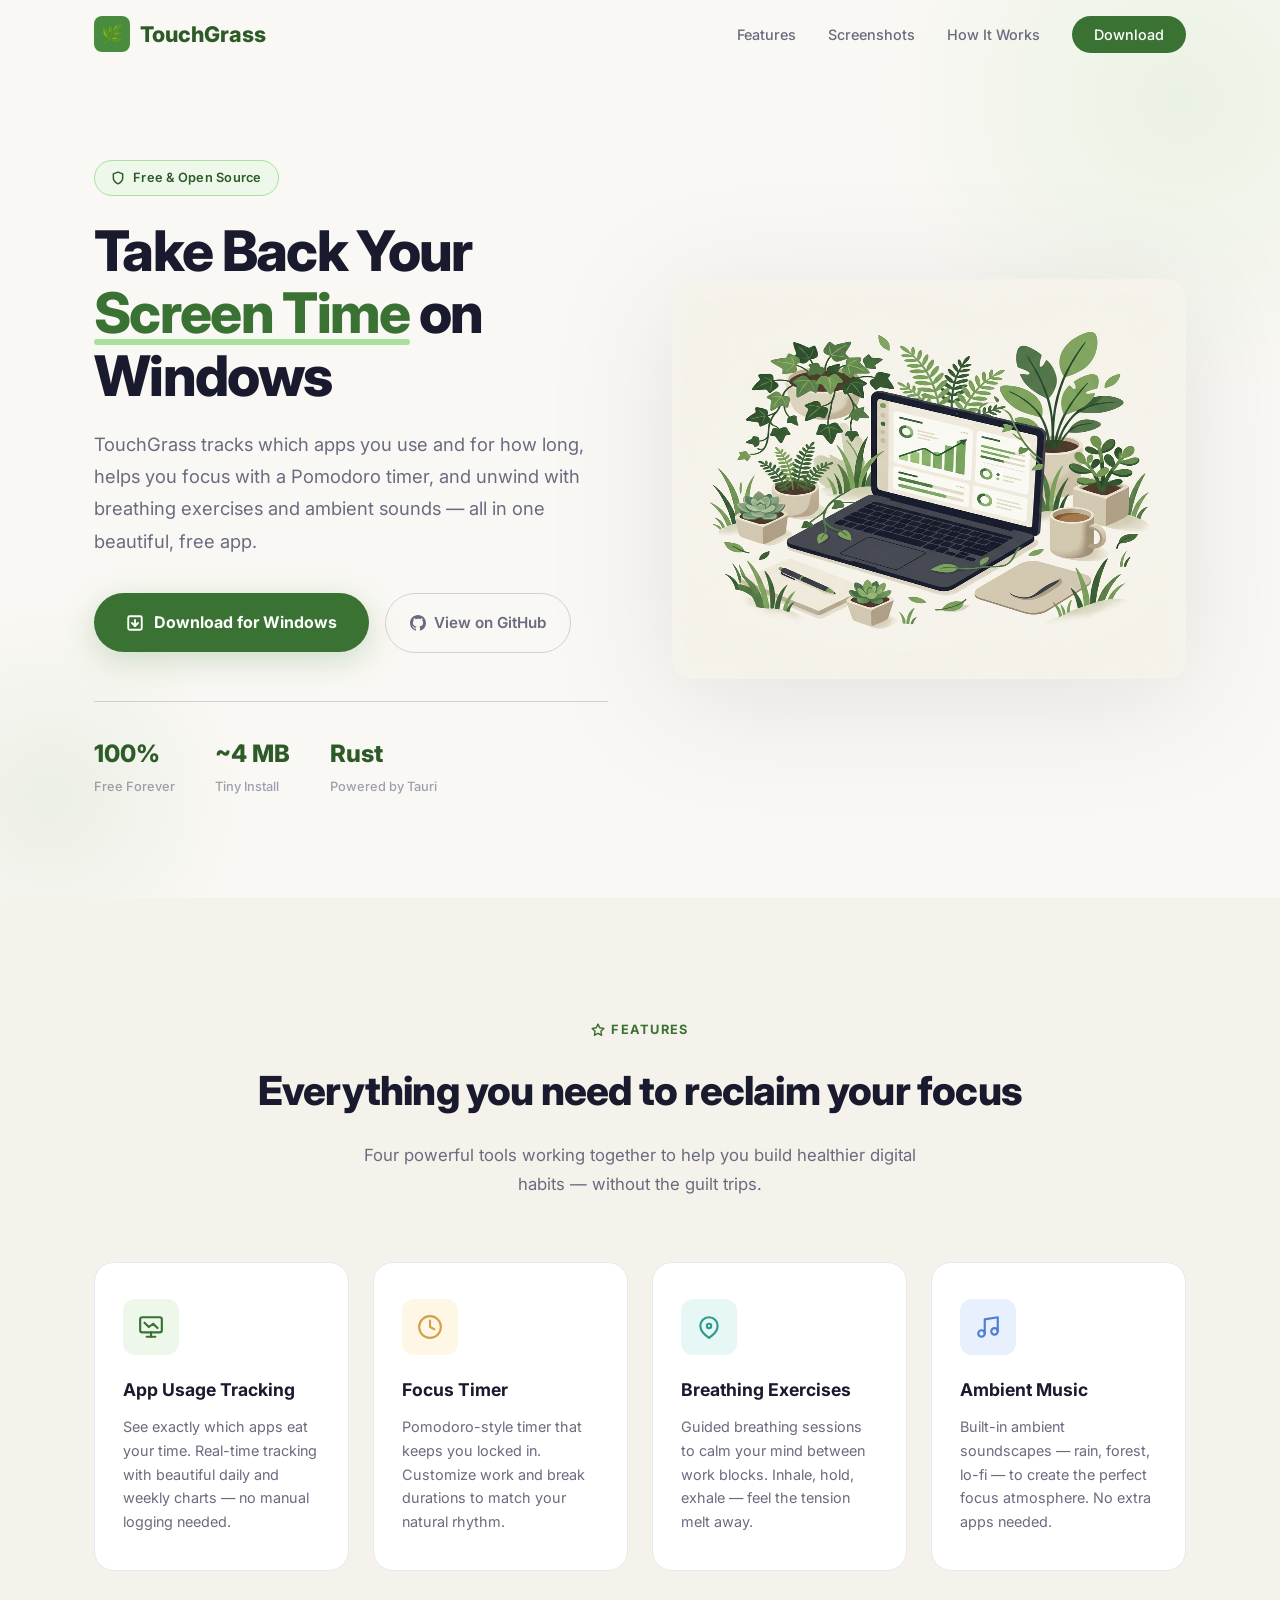
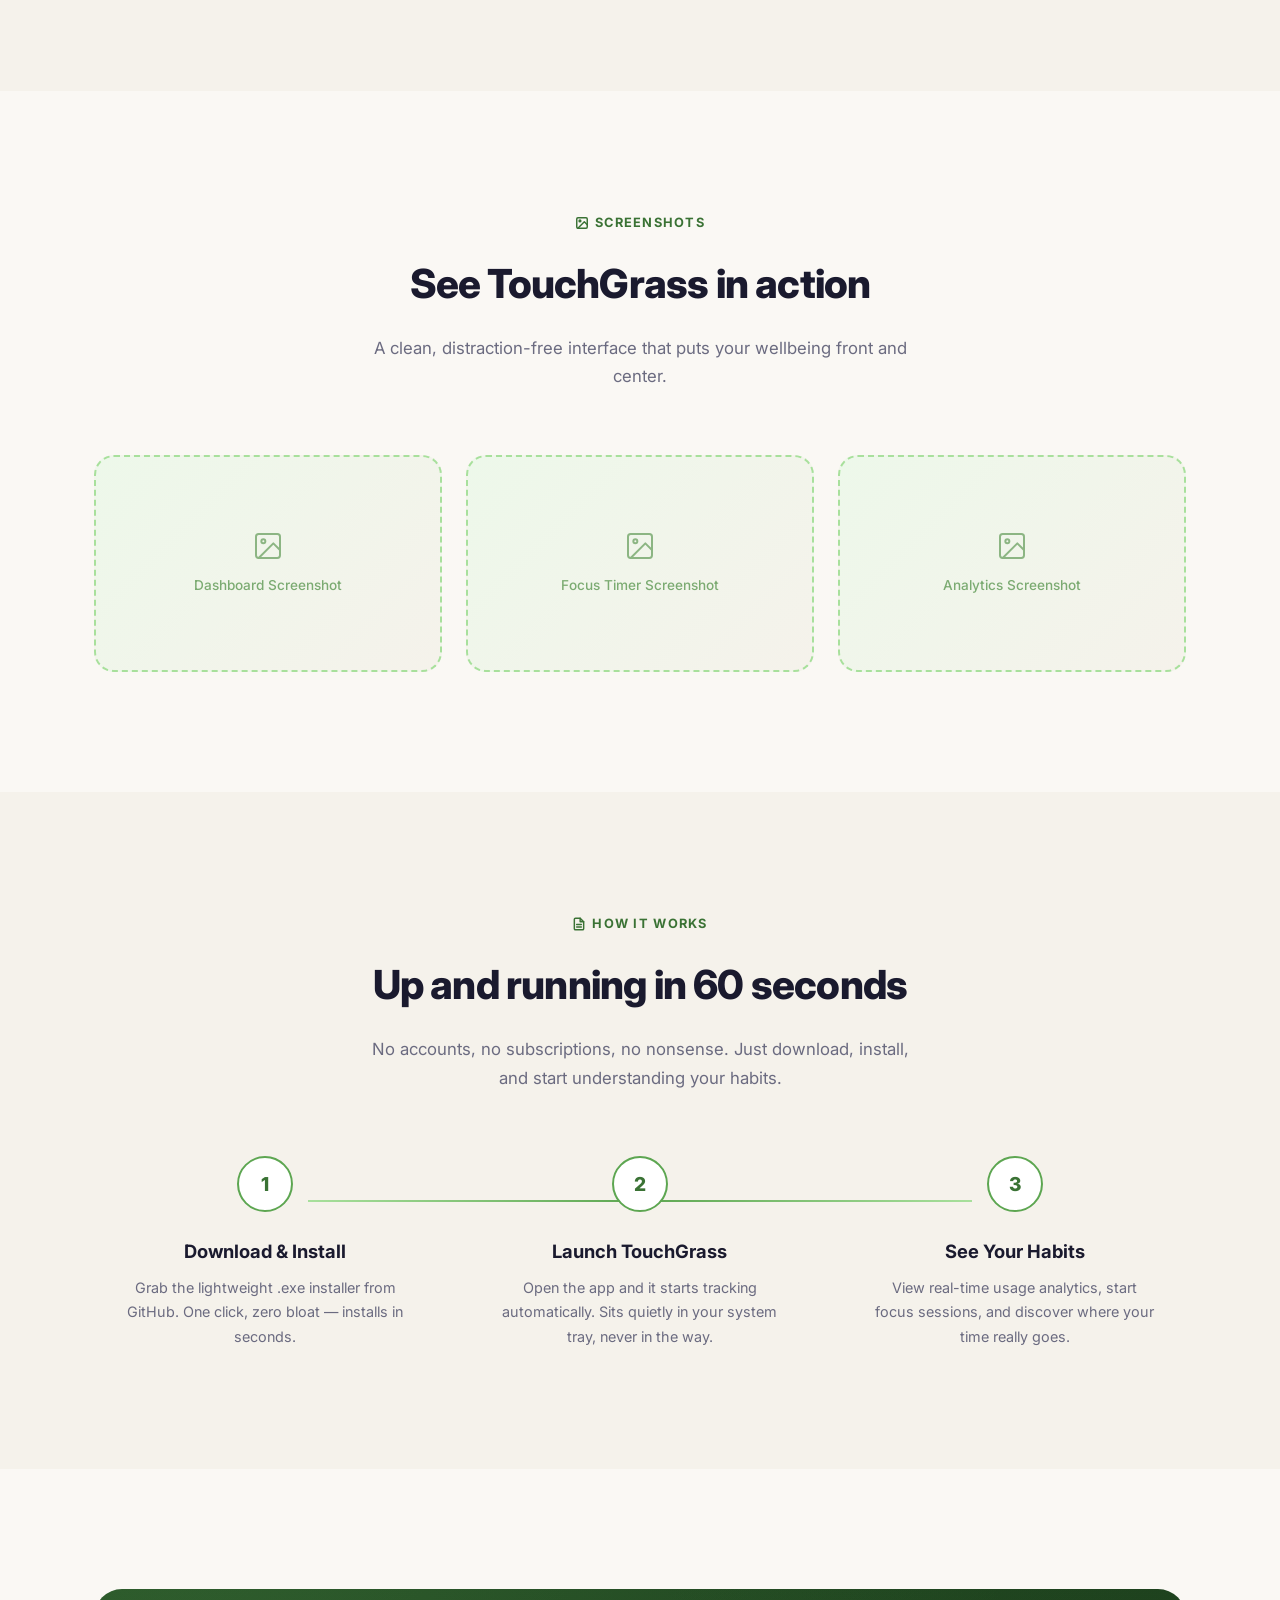
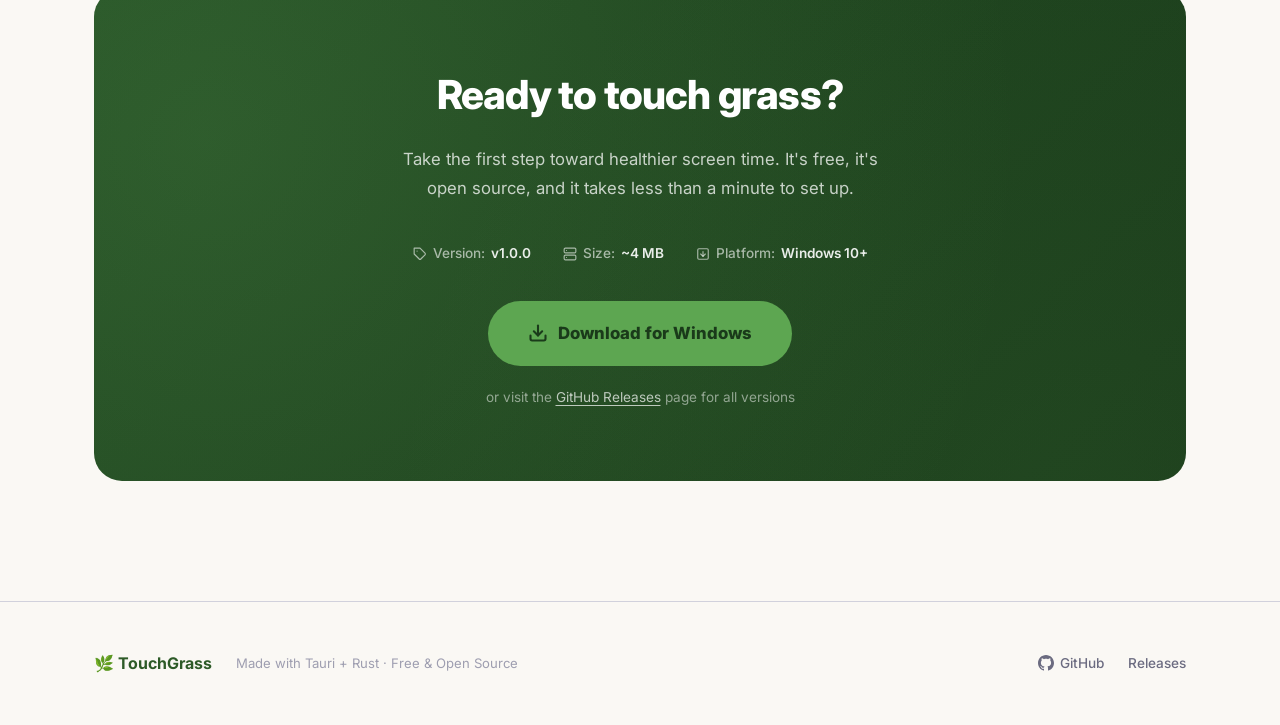
==== index.html @ 547cccbc "A Working Web is completed" ====
<!DOCTYPE html>
<html lang="en">
<head>
  <!-- ===== Core Meta ===== -->
  <meta charset="UTF-8">
  <meta name="viewport" content="width=device-width, initial-scale=1.0">
  <title>TouchGrass — Free Screen Time & Focus App for Windows</title>
  <meta name="description" content="TouchGrass is a free, open-source Windows app that tracks your app usage, blocks distractions, and helps you focus with a built-in Pomodoro timer and breathing exercises.">
  <meta name="keywords" content="screen time tracker, Windows focus app, Pomodoro timer, digital wellbeing, app usage tracker, breathing exercises, free open source">
  <meta name="author" content="TouchGrass">
  <meta name="theme-color" content="#3a7234">

  <!-- ===== Canonical & Language ===== -->
  <link rel="canonical" href="https://touchgrass.app/">
  <link rel="alternate" hreflang="en" href="https://touchgrass.app/">
  <link rel="alternate" hreflang="x-default" href="https://touchgrass.app/">

  <!-- ===== Preconnect (Google Fonts) ===== -->
  <link rel="preconnect" href="https://fonts.googleapis.com">
  <link rel="preconnect" href="https://fonts.gstatic.com" crossorigin>

  <!-- ===== Favicon & Touch Icons ===== -->
  <link rel="icon" href="data:image/svg+xml,<svg xmlns='http://www.w3.org/2000/svg' viewBox='0 0 100 100'><text y='.9em' font-size='90'>🌿</text></svg>">
  <link rel="apple-touch-icon" href="assets/apple-touch-icon.png">

  <!-- ===== Open Graph ===== -->
  <meta property="og:type" content="website">
  <meta property="og:locale" content="en_US">
  <meta property="og:title" content="TouchGrass — Free Screen Time & Focus App for Windows">
  <meta property="og:description" content="TouchGrass is a free, open-source Windows app that tracks your app usage, blocks distractions, and helps you focus with a built-in Pomodoro timer and breathing exercises.">
  <meta property="og:image" content="https://touchgrass.app/assets/og-image.png">
  <meta property="og:image:width" content="1200">
  <meta property="og:image:height" content="630">
  <meta property="og:image:alt" content="TouchGrass — Free Screen Time & Focus App for Windows">
  <meta property="og:url" content="https://touchgrass.app/">
  <meta property="og:site_name" content="TouchGrass">

  <!-- ===== Twitter Card ===== -->
  <meta name="twitter:card" content="summary_large_image">
  <meta name="twitter:title" content="TouchGrass — Free Screen Time & Focus App for Windows">
  <meta name="twitter:description" content="TouchGrass is a free, open-source Windows app that tracks your app usage, blocks distractions, and helps you focus with a built-in Pomodoro timer and breathing exercises.">
  <meta name="twitter:image" content="https://touchgrass.app/assets/og-image.png">
  <meta name="twitter:image:alt" content="TouchGrass — Free Screen Time & Focus App for Windows">
  <!-- <meta name="twitter:site" content="@YourTwitterHandle"> -->
  <!-- <meta name="twitter:creator" content="@YourTwitterHandle"> -->

  <!-- ===== JSON-LD Structured Data ===== -->
  <script type="application/ld+json">
  {
    "@context": "https://schema.org",
    "@type": "SoftwareApplication",
    "name": "TouchGrass",
    "operatingSystem": "Windows",
    "applicationCategory": "ProductivityApplication",
    "offers": {
      "@type": "Offer",
      "price": "0",
      "priceCurrency": "USD"
    },
    "description": "Free open-source Windows app for screen time tracking, focus timers, and digital wellbeing",
    "url": "https://github.com/Pranayy1/TouchGrass"
  }
  </script>

  <!-- ===== Font Preload (hero font) ===== -->
  <link rel="preload" as="style" href="https://fonts.googleapis.com/css2?family=Inter:wght@400;500;600;700;800&family=JetBrains+Mono:wght@500&display=swap">
  <link href="https://fonts.googleapis.com/css2?family=Inter:wght@400;500;600;700;800&family=JetBrains+Mono:wght@500&display=swap" rel="stylesheet" media="print" onload="this.media='all'">
  <noscript><link href="https://fonts.googleapis.com/css2?family=Inter:wght@400;500;600;700;800&family=JetBrains+Mono:wght@500&display=swap" rel="stylesheet"></noscript>

  <!-- ===== Non-render-blocking main CSS ===== -->
  <link rel="preload" href="styles/main.css" as="style" onload="this.onload=null;this.rel='stylesheet'">
  <noscript><link rel="stylesheet" href="styles/main.css"></noscript>

  <!-- ===== Critical CSS (inlined & minified) ===== -->
  <style>*,*::before,*::after{margin:0;padding:0;box-sizing:border-box}:root{--green-900:#1a3a1a;--green-800:#234d23;--green-700:#2d5a27;--green-600:#3a7234;--green-500:#4a8c3f;--green-400:#5da651;--green-300:#7bc96f;--green-200:#a8e09c;--green-100:#d4f0ce;--green-50:#edf8ea;--charcoal:#1a1a2e;--dark:#232336;--gray-800:#3a3a4e;--gray-600:#6b6b80;--gray-400:#9e9eb0;--gray-200:#d1d1dc;--gray-100:#e8e8ef;--off-white:#f5f2eb;--cream:#faf8f4;--white:#fff;--amber:#d4a04a;--amber-light:#f0d48a;--bg-primary:var(--cream);--bg-section-alt:var(--off-white);--text-primary:var(--charcoal);--text-secondary:var(--gray-600);--text-muted:var(--gray-400);--border-color:var(--gray-200);--font-sans:'Inter',-apple-system,BlinkMacSystemFont,'Segoe UI',sans-serif;--font-mono:'JetBrains Mono','Cascadia Code',monospace;--section-padding:120px 0;--container-max:1140px;--container-padding:0 24px;--radius-sm:8px;--radius-md:12px;--radius-lg:20px;--radius-xl:28px;--radius-full:9999px;--shadow-sm:0 1px 3px rgba(26,26,46,.06);--shadow-md:0 4px 16px rgba(26,26,46,.08);--shadow-lg:0 8px 32px rgba(26,26,46,.10);--shadow-xl:0 16px 48px rgba(26,26,46,.12);--shadow-green:0 8px 32px rgba(74,140,63,.25);--ease-out:cubic-bezier(.16,1,.3,1);--transition-fast:.2s var(--ease-out);--transition-base:.35s var(--ease-out);--transition-slow:.6s var(--ease-out)}html{scroll-behavior:smooth;-webkit-font-smoothing:antialiased;-moz-osx-font-smoothing:grayscale;font-size:16px}body{font-family:var(--font-sans);color:var(--text-primary);background:var(--bg-primary);line-height:1.7;overflow-x:hidden}img{max-width:100%;display:block}a{text-decoration:none;color:inherit}button{border:none;cursor:pointer;font-family:inherit}.container{max-width:var(--container-max);margin:0 auto;padding:var(--container-padding)}.reveal{opacity:0;transform:translateY(32px);transition:opacity .7s var(--ease-out),transform .7s var(--ease-out)}.reveal.visible{opacity:1;transform:translateY(0)}.reveal-delay-1{transition-delay:.1s}.reveal-delay-2{transition-delay:.2s}.reveal-delay-3{transition-delay:.3s}.reveal-delay-4{transition-delay:.4s}body.loading{opacity:0}body.loaded{opacity:1;transition:opacity .6s ease}.site-header{position:fixed;top:0;left:0;right:0;z-index:100;padding:16px 0;transition:background var(--transition-base),box-shadow var(--transition-base),padding var(--transition-base)}.site-header.scrolled{background:rgba(250,248,244,.92);backdrop-filter:blur(16px);-webkit-backdrop-filter:blur(16px);box-shadow:var(--shadow-sm);padding:10px 0}.nav-inner{display:flex;align-items:center;justify-content:space-between}.logo{display:flex;align-items:center;gap:10px;font-weight:800;font-size:1.35rem;color:var(--green-700)}.logo-icon{width:36px;height:36px;background:var(--green-500);border-radius:var(--radius-sm);display:flex;align-items:center;justify-content:center;color:#fff;font-size:1.1rem}.nav-links{display:flex;align-items:center;gap:32px;list-style:none}.nav-links a{font-size:.9rem;font-weight:500;color:var(--text-secondary);transition:color var(--transition-fast);position:relative}.nav-cta{background:var(--green-600);color:#fff!important;padding:10px 22px;border-radius:var(--radius-full);font-weight:600;font-size:.875rem}.nav-toggle{display:none;flex-direction:column;gap:5px;background:none;padding:4px}.nav-toggle span{width:24px;height:2px;background:var(--charcoal);border-radius:2px}.hero{padding:160px 0 100px;position:relative;overflow:hidden}.hero-inner{display:grid;grid-template-columns:1fr 1fr;gap:64px;align-items:center}.hero-badge{display:inline-flex;align-items:center;gap:8px;background:var(--green-50);border:1px solid var(--green-200);color:var(--green-700);padding:6px 16px;border-radius:var(--radius-full);font-size:.8rem;font-weight:600;margin-bottom:24px;letter-spacing:.02em}.hero h1{font-size:clamp(2.4rem,5vw,3.5rem);font-weight:800;line-height:1.12;color:var(--charcoal);margin-bottom:20px;letter-spacing:-.03em}.hero h1 .accent{color:var(--green-600);position:relative}.hero-subtitle{font-size:1.15rem;color:var(--text-secondary);line-height:1.75;margin-bottom:36px;max-width:520px}.hero-actions{display:flex;align-items:center;gap:16px;flex-wrap:wrap}.btn-primary{display:inline-flex;align-items:center;gap:10px;background:var(--green-600);color:#fff;padding:16px 32px;border-radius:var(--radius-full);font-weight:700;font-size:1rem;transition:background var(--transition-fast),transform var(--transition-fast),box-shadow var(--transition-fast);box-shadow:var(--shadow-green)}.btn-secondary{display:inline-flex;align-items:center;gap:8px;background:transparent;color:var(--text-secondary);padding:16px 24px;border-radius:var(--radius-full);font-weight:600;font-size:.95rem;border:1.5px solid var(--border-color)}.hero-image{display:flex;justify-content:center;position:relative}.hero-image img{width:100%;max-width:520px;border-radius:var(--radius-lg);filter:drop-shadow(0 20px 60px rgba(26,26,46,.10))}.hero-stats{display:flex;gap:40px;margin-top:48px;padding-top:32px;border-top:1px solid var(--border-color)}.hero-stat-value{font-size:1.5rem;font-weight:800;color:var(--green-700)}.hero-stat-label{font-size:.8rem;color:var(--text-muted);margin-top:2px;font-weight:500}@media(max-width:768px){.nav-links{display:none}.nav-toggle{display:flex}.hero{padding:120px 0 80px}.hero-inner{grid-template-columns:1fr;gap:48px;text-align:center}.hero-subtitle{margin-left:auto;margin-right:auto}.hero-actions{justify-content:center}.hero-stats{justify-content:center}.hero-image{order:-1}}@media(max-width:480px){.hero h1{font-size:2rem}.hero-actions{flex-direction:column;width:100%}.btn-primary,.btn-secondary{width:100%;justify-content:center}}</style>
</head>
<body class="loading">

  <!-- ===== HEADER ===== -->
  <header class="site-header" id="site-header">
    <div class="container">
      <nav class="nav-inner" aria-label="Main navigation">
        <a href="#" class="logo" aria-label="TouchGrass Home">
          <span class="logo-icon">🌿</span>
          TouchGrass
        </a>

        <ul class="nav-links" id="nav-links">
          <li><a href="#features">Features</a></li>
          <li><a href="#screenshots">Screenshots</a></li>
          <li><a href="#how-it-works">How It Works</a></li>
          <li><a href="#download" class="nav-cta">Download</a></li>
        </ul>

        <button class="nav-toggle" id="nav-toggle" aria-label="Toggle navigation" aria-expanded="false">
          <span></span><span></span><span></span>
        </button>
      </nav>
    </div>
  </header>

  <main>
    <!-- ===== HERO ===== -->
    <section class="hero" id="hero">
      <div class="container">
        <div class="hero-inner">
          <div class="hero-content">
            <div class="hero-badge reveal">
              <svg width="14" height="14" viewBox="0 0 24 24" fill="none" stroke="currentColor" stroke-width="2.5" stroke-linecap="round" stroke-linejoin="round"><path d="M12 22s8-4 8-10V5l-8-3-8 3v7c0 6 8 10 8 10z"/></svg>
              Free & Open Source
            </div>

            <h1 class="reveal reveal-delay-1">
              Take Back Your <span class="accent">Screen Time</span> on Windows
            </h1>

            <p class="hero-subtitle reveal reveal-delay-2">
              TouchGrass tracks which apps you use and for how long, helps you focus with a Pomodoro timer, and unwind with breathing exercises and ambient sounds — all in one beautiful, free app.
            </p>

            <div class="hero-actions reveal reveal-delay-3">
              <a href="https://github.com/Pranayy1/TouchGrass/releases/latest" class="btn-primary" id="hero-download-btn" aria-label="Download TouchGrass for Windows">
                <svg width="18" height="18" viewBox="0 0 24 24" fill="none" stroke="currentColor" stroke-width="2.5" stroke-linecap="round" stroke-linejoin="round"><rect x="3" y="3" width="18" height="18" rx="2"/><polyline points="8 12 12 16 16 12"/><line x1="12" y1="8" x2="12" y2="16"/></svg>
                Download for Windows
              </a>
              <a href="https://github.com/Pranayy1/TouchGrass" class="btn-secondary" id="hero-github-btn" target="_blank" rel="noopener noreferrer">
                <svg width="16" height="16" viewBox="0 0 24 24" fill="currentColor"><path d="M12 0c-6.626 0-12 5.373-12 12 0 5.302 3.438 9.8 8.207 11.387.599.111.793-.261.793-.577v-2.234c-3.338.726-4.033-1.416-4.033-1.416-.546-1.387-1.333-1.756-1.333-1.756-1.089-.745.083-.729.083-.729 1.205.084 1.839 1.237 1.839 1.237 1.07 1.834 2.807 1.304 3.492.997.107-.775.418-1.305.762-1.604-2.665-.305-5.467-1.334-5.467-5.931 0-1.311.469-2.381 1.236-3.221-.124-.303-.535-1.524.117-3.176 0 0 1.008-.322 3.301 1.23.957-.266 1.983-.399 3.003-.404 1.02.005 2.047.138 3.006.404 2.291-1.552 3.297-1.23 3.297-1.23.653 1.653.242 2.874.118 3.176.77.84 1.235 1.911 1.235 3.221 0 4.609-2.807 5.624-5.479 5.921.43.372.823 1.102.823 2.222v3.293c0 .319.192.694.801.576 4.765-1.589 8.199-6.086 8.199-11.386 0-6.627-5.373-12-12-12z"/></svg>
                View on GitHub
              </a>
            </div>

            <div class="hero-stats reveal reveal-delay-4">
              <div>
                <div class="hero-stat-value">100%</div>
                <div class="hero-stat-label">Free Forever</div>
              </div>
              <div>
                <div class="hero-stat-value">~4 MB</div>
                <div class="hero-stat-label">Tiny Install</div>
              </div>
              <div>
                <div class="hero-stat-value">Rust</div>
                <div class="hero-stat-label">Powered by Tauri</div>
              </div>
            </div>
          </div>

          <div class="hero-image reveal reveal-delay-2">
            <img src="assets/hero-illustration.png" alt="TouchGrass app dashboard showing usage analytics with nature-inspired design" width="520" height="400" loading="eager">
          </div>
        </div>
      </div>
    </section>

    <!-- ===== FEATURES ===== -->
    <section class="features" id="features">
      <div class="container">
        <div class="section-header reveal">
          <div class="section-label">
            <svg width="14" height="14" viewBox="0 0 24 24" fill="none" stroke="currentColor" stroke-width="2.5" stroke-linecap="round" stroke-linejoin="round"><polygon points="12 2 15.09 8.26 22 9.27 17 14.14 18.18 21.02 12 17.77 5.82 21.02 7 14.14 2 9.27 8.91 8.26 12 2"/></svg>
            Features
          </div>
          <h2 class="section-title">Everything you need to reclaim your focus</h2>
          <p class="section-desc">Four powerful tools working together to help you build healthier digital habits — without the guilt trips.</p>
        </div>

        <div class="features-grid">
          <article class="feature-card reveal">
            <div class="feature-icon green">
              <svg width="26" height="26" viewBox="0 0 24 24" fill="none" stroke="currentColor" stroke-width="2" stroke-linecap="round" stroke-linejoin="round"><rect x="2" y="3" width="20" height="14" rx="2"/><line x1="8" y1="21" x2="16" y2="21"/><line x1="12" y1="17" x2="12" y2="21"/><polyline points="6 8 10 12 14 9 18 13"/></svg>
            </div>
            <h3>App Usage Tracking</h3>
            <p>See exactly which apps eat your time. Real-time tracking with beautiful daily and weekly charts — no manual logging needed.</p>
          </article>

          <article class="feature-card reveal reveal-delay-1">
            <div class="feature-icon amber">
              <svg width="26" height="26" viewBox="0 0 24 24" fill="none" stroke="currentColor" stroke-width="2" stroke-linecap="round" stroke-linejoin="round"><circle cx="12" cy="12" r="10"/><polyline points="12 6 12 12 16 14"/></svg>
            </div>
            <h3>Focus Timer</h3>
            <p>Pomodoro-style timer that keeps you locked in. Customize work and break durations to match your natural rhythm.</p>
          </article>

          <article class="feature-card reveal reveal-delay-2">
            <div class="feature-icon teal">
              <svg width="26" height="26" viewBox="0 0 24 24" fill="none" stroke="currentColor" stroke-width="2" stroke-linecap="round" stroke-linejoin="round"><path d="M12 22c-4-3-8-6-8-11a8 8 0 0 1 16 0c0 5-4 8-8 11z"/><circle cx="12" cy="11" r="2"/></svg>
            </div>
            <h3>Breathing Exercises</h3>
            <p>Guided breathing sessions to calm your mind between work blocks. Inhale, hold, exhale — feel the tension melt away.</p>
          </article>

          <article class="feature-card reveal reveal-delay-3">
            <div class="feature-icon blue">
              <svg width="26" height="26" viewBox="0 0 24 24" fill="none" stroke="currentColor" stroke-width="2" stroke-linecap="round" stroke-linejoin="round"><path d="M9 18V5l12-2v13"/><circle cx="6" cy="18" r="3"/><circle cx="18" cy="16" r="3"/></svg>
            </div>
            <h3>Ambient Music</h3>
            <p>Built-in ambient soundscapes — rain, forest, lo-fi — to create the perfect focus atmosphere. No extra apps needed.</p>
          </article>
        </div>
      </div>
    </section>

    <!-- ===== SCREENSHOTS ===== -->
    <section class="screenshots" id="screenshots">
      <div class="container">
        <div class="section-header reveal">
          <div class="section-label">
            <svg width="14" height="14" viewBox="0 0 24 24" fill="none" stroke="currentColor" stroke-width="2.5" stroke-linecap="round" stroke-linejoin="round"><rect x="3" y="3" width="18" height="18" rx="2"/><circle cx="8.5" cy="8.5" r="1.5"/><polyline points="21 15 16 10 5 21"/></svg>
            Screenshots
          </div>
          <h2 class="section-title">See TouchGrass in action</h2>
          <p class="section-desc">A clean, distraction-free interface that puts your wellbeing front and center.</p>
        </div>

        <div class="screenshots-grid">
          <div class="screenshot-slot reveal" id="screenshot-1">
            <svg width="32" height="32" viewBox="0 0 24 24" fill="none" stroke="currentColor" stroke-width="1.5" stroke-linecap="round" stroke-linejoin="round"><rect x="3" y="3" width="18" height="18" rx="2"/><circle cx="8.5" cy="8.5" r="1.5"/><polyline points="21 15 16 10 5 21"/></svg>
            <span>Dashboard Screenshot</span>
          </div>
          <div class="screenshot-slot reveal reveal-delay-1" id="screenshot-2">
            <svg width="32" height="32" viewBox="0 0 24 24" fill="none" stroke="currentColor" stroke-width="1.5" stroke-linecap="round" stroke-linejoin="round"><rect x="3" y="3" width="18" height="18" rx="2"/><circle cx="8.5" cy="8.5" r="1.5"/><polyline points="21 15 16 10 5 21"/></svg>
            <span>Focus Timer Screenshot</span>
          </div>
          <div class="screenshot-slot reveal reveal-delay-2" id="screenshot-3">
            <svg width="32" height="32" viewBox="0 0 24 24" fill="none" stroke="currentColor" stroke-width="1.5" stroke-linecap="round" stroke-linejoin="round"><rect x="3" y="3" width="18" height="18" rx="2"/><circle cx="8.5" cy="8.5" r="1.5"/><polyline points="21 15 16 10 5 21"/></svg>
            <span>Analytics Screenshot</span>
          </div>
        </div>
      </div>
    </section>

    <!-- ===== HOW IT WORKS ===== -->
    <section class="how-it-works" id="how-it-works">
      <div class="container">
        <div class="section-header reveal">
          <div class="section-label">
            <svg width="14" height="14" viewBox="0 0 24 24" fill="none" stroke="currentColor" stroke-width="2.5" stroke-linecap="round" stroke-linejoin="round"><path d="M14 2H6a2 2 0 0 0-2 2v16a2 2 0 0 0 2 2h12a2 2 0 0 0 2-2V8z"/><polyline points="14 2 14 8 20 8"/><line x1="16" y1="13" x2="8" y2="13"/><line x1="16" y1="17" x2="8" y2="17"/></svg>
            How It Works
          </div>
          <h2 class="section-title">Up and running in 60 seconds</h2>
          <p class="section-desc">No accounts, no subscriptions, no nonsense. Just download, install, and start understanding your habits.</p>
        </div>

        <div class="steps-grid">
          <div class="step-card reveal">
            <div class="step-number">1</div>
            <h3>Download & Install</h3>
            <p>Grab the lightweight .exe installer from GitHub. One click, zero bloat — installs in seconds.</p>
          </div>

          <div class="step-card reveal reveal-delay-1">
            <div class="step-number">2</div>
            <h3>Launch TouchGrass</h3>
            <p>Open the app and it starts tracking automatically. Sits quietly in your system tray, never in the way.</p>
          </div>

          <div class="step-card reveal reveal-delay-2">
            <div class="step-number">3</div>
            <h3>See Your Habits</h3>
            <p>View real-time usage analytics, start focus sessions, and discover where your time really goes.</p>
          </div>
        </div>
      </div>
    </section>

    <!-- ===== DOWNLOAD ===== -->
    <section class="download" id="download">
      <div class="container">
        <div class="download-card reveal">
          <h2>Ready to touch grass?</h2>
          <p>Take the first step toward healthier screen time. It's free, it's open source, and it takes less than a minute to set up.</p>

          <div class="download-meta">
            <div class="download-meta-item">
              <svg width="14" height="14" viewBox="0 0 24 24" fill="none" stroke="currentColor" stroke-width="2" stroke-linecap="round" stroke-linejoin="round"><path d="M20.59 13.41l-7.17 7.17a2 2 0 0 1-2.83 0L2 12V2h10l8.59 8.59a2 2 0 0 1 0 2.82z"/><line x1="7" y1="7" x2="7.01" y2="7"/></svg>
              Version: <span>v1.0.0</span>
            </div>
            <div class="download-meta-item">
              <svg width="14" height="14" viewBox="0 0 24 24" fill="none" stroke="currentColor" stroke-width="2" stroke-linecap="round" stroke-linejoin="round"><rect x="2" y="2" width="20" height="8" rx="2"/><rect x="2" y="14" width="20" height="8" rx="2"/><line x1="6" y1="6" x2="6.01" y2="6"/><line x1="6" y1="18" x2="6.01" y2="18"/></svg>
              Size: <span>~4 MB</span>
            </div>
            <div class="download-meta-item">
              <svg width="14" height="14" viewBox="0 0 24 24" fill="none" stroke="currentColor" stroke-width="2" stroke-linecap="round" stroke-linejoin="round"><rect x="3" y="3" width="18" height="18" rx="2"/><polyline points="8 12 12 16 16 12"/><line x1="12" y1="8" x2="12" y2="16"/></svg>
              Platform: <span>Windows 10+</span>
            </div>
          </div>

          <a href="https://github.com/Pranayy1/TouchGrass/releases/latest" class="btn-download" id="download-btn" aria-label="Download TouchGrass for Windows">
            <svg width="20" height="20" viewBox="0 0 24 24" fill="none" stroke="currentColor" stroke-width="2.5" stroke-linecap="round" stroke-linejoin="round"><path d="M21 15v4a2 2 0 0 1-2 2H5a2 2 0 0 1-2-2v-4"/><polyline points="7 10 12 15 17 10"/><line x1="12" y1="15" x2="12" y2="3"/></svg>
            Download for Windows
          </a>

          <div class="download-sublink">
            or visit the <a href="https://github.com/Pranayy1/TouchGrass/releases" target="_blank" rel="noopener noreferrer">GitHub Releases</a> page for all versions
          </div>
        </div>
      </div>
    </section>
  </main>

  <!-- ===== FOOTER ===== -->
  <footer class="site-footer">
    <div class="container">
      <div class="footer-inner">
        <div class="footer-left">
          <div class="footer-brand">🌿 TouchGrass</div>
          <span class="footer-text">Made with Tauri + Rust · Free & Open Source</span>
        </div>
        <div class="footer-links">
          <a href="https://github.com/Pranayy1/TouchGrass" target="_blank" rel="noopener noreferrer">
            <svg width="16" height="16" viewBox="0 0 24 24" fill="currentColor"><path d="M12 0c-6.626 0-12 5.373-12 12 0 5.302 3.438 9.8 8.207 11.387.599.111.793-.261.793-.577v-2.234c-3.338.726-4.033-1.416-4.033-1.416-.546-1.387-1.333-1.756-1.333-1.756-1.089-.745.083-.729.083-.729 1.205.084 1.839 1.237 1.839 1.237 1.07 1.834 2.807 1.304 3.492.997.107-.775.418-1.305.762-1.604-2.665-.305-5.467-1.334-5.467-5.931 0-1.311.469-2.381 1.236-3.221-.124-.303-.535-1.524.117-3.176 0 0 1.008-.322 3.301 1.23.957-.266 1.983-.399 3.003-.404 1.02.005 2.047.138 3.006.404 2.291-1.552 3.297-1.23 3.297-1.23.653 1.653.242 2.874.118 3.176.77.84 1.235 1.911 1.235 3.221 0 4.609-2.807 5.624-5.479 5.921.43.372.823 1.102.823 2.222v3.293c0 .319.192.694.801.576 4.765-1.589 8.199-6.086 8.199-11.386 0-6.627-5.373-12-12-12z"/></svg>
            GitHub
          </a>
          <a href="https://github.com/Pranayy1/TouchGrass/releases/latest">
            Releases
          </a>
        </div>
      </div>
    </div>
  </footer>

  <script src="scripts/main.js" defer></script>
</body>
</html>
---- styles/main.css ----
/* ========================================
   TouchGrass Landing Page — Design System
   ======================================== */

/* --- Google Fonts loaded via <link> in HTML head with preconnect --- */

/* --- CSS Custom Properties --- */
:root {
  /* Earthy Greens */
  --green-900: #1a3a1a;
  --green-800: #234d23;
  --green-700: #2d5a27;
  --green-600: #3a7234;
  --green-500: #4a8c3f;
  --green-400: #5da651;
  --green-300: #7bc96f;
  --green-200: #a8e09c;
  --green-100: #d4f0ce;
  --green-50:  #edf8ea;

  /* Neutrals */
  --charcoal: #1a1a2e;
  --dark: #232336;
  --gray-800: #3a3a4e;
  --gray-600: #6b6b80;
  --gray-400: #9e9eb0;
  --gray-200: #d1d1dc;
  --gray-100: #e8e8ef;
  --off-white: #f5f2eb;
  --cream: #faf8f4;
  --white: #ffffff;

  /* Accents */
  --amber: #d4a04a;
  --amber-light: #f0d48a;

  /* Functional */
  --bg-primary: var(--cream);
  --bg-section-alt: var(--off-white);
  --text-primary: var(--charcoal);
  --text-secondary: var(--gray-600);
  --text-muted: var(--gray-400);
  --border-color: var(--gray-200);

  /* Typography */
  --font-sans: 'Inter', -apple-system, BlinkMacSystemFont, 'Segoe UI', sans-serif;
  --font-mono: 'JetBrains Mono', 'Cascadia Code', monospace;

  /* Spacing */
  --section-padding: 120px 0;
  --container-max: 1140px;
  --container-padding: 0 24px;

  /* Radius */
  --radius-sm: 8px;
  --radius-md: 12px;
  --radius-lg: 20px;
  --radius-xl: 28px;
  --radius-full: 9999px;

  /* Shadows */
  --shadow-sm: 0 1px 3px rgba(26,26,46,0.06);
  --shadow-md: 0 4px 16px rgba(26,26,46,0.08);
  --shadow-lg: 0 8px 32px rgba(26,26,46,0.10);
  --shadow-xl: 0 16px 48px rgba(26,26,46,0.12);
  --shadow-green: 0 8px 32px rgba(74,140,63,0.25);

  /* Transitions */
  --ease-out: cubic-bezier(0.16, 1, 0.3, 1);
  --transition-fast: 0.2s var(--ease-out);
  --transition-base: 0.35s var(--ease-out);
  --transition-slow: 0.6s var(--ease-out);
}

/* --- Reset & Base --- */
*,*::before,*::after { margin:0; padding:0; box-sizing:border-box; }

html {
  scroll-behavior: smooth;
  -webkit-font-smoothing: antialiased;
  -moz-osx-font-smoothing: grayscale;
  font-size: 16px;
}

body {
  font-family: var(--font-sans);
  color: var(--text-primary);
  background: var(--bg-primary);
  line-height: 1.7;
  overflow-x: hidden;
}

img { max-width:100%; display:block; }
a { text-decoration:none; color:inherit; }
button { border:none; cursor:pointer; font-family:inherit; }

/* --- Utility --- */
.container {
  max-width: var(--container-max);
  margin: 0 auto;
  padding: var(--container-padding);
}

.sr-only {
  position:absolute; width:1px; height:1px;
  padding:0; margin:-1px; overflow:hidden;
  clip:rect(0,0,0,0); border:0;
}

/* --- Reveal Animation --- */
.reveal {
  opacity: 0;
  transform: translateY(32px);
  transition: opacity 0.7s var(--ease-out), transform 0.7s var(--ease-out);
}
.reveal.visible {
  opacity: 1;
  transform: translateY(0);
}
.reveal-delay-1 { transition-delay: 0.1s; }
.reveal-delay-2 { transition-delay: 0.2s; }
.reveal-delay-3 { transition-delay: 0.3s; }
.reveal-delay-4 { transition-delay: 0.4s; }

/* --- Page Load Fade --- */
body.loading { opacity: 0; }
body.loaded {
  opacity: 1;
  transition: opacity 0.6s ease;
}

/* ========================================
   HEADER / NAV
   ======================================== */
.site-header {
  position: fixed;
  top: 0; left: 0; right: 0;
  z-index: 100;
  padding: 16px 0;
  transition: background var(--transition-base), box-shadow var(--transition-base), padding var(--transition-base);
}
.site-header.scrolled {
  background: rgba(250,248,244,0.92);
  backdrop-filter: blur(16px);
  -webkit-backdrop-filter: blur(16px);
  box-shadow: var(--shadow-sm);
  padding: 10px 0;
}

.nav-inner {
  display: flex;
  align-items: center;
  justify-content: space-between;
}

.logo {
  display: flex;
  align-items: center;
  gap: 10px;
  font-weight: 800;
  font-size: 1.35rem;
  color: var(--green-700);
}
.logo-icon {
  width: 36px; height: 36px;
  background: var(--green-500);
  border-radius: var(--radius-sm);
  display: flex;
  align-items: center;
  justify-content: center;
  color: white;
  font-size: 1.1rem;
}

.nav-links {
  display: flex;
  align-items: center;
  gap: 32px;
  list-style: none;
}
.nav-links a {
  font-size: 0.9rem;
  font-weight: 500;
  color: var(--text-secondary);
  transition: color var(--transition-fast);
  position: relative;
}
.nav-links a::after {
  content:'';
  position:absolute;
  bottom:-4px; left:0;
  width:0; height:2px;
  background: var(--green-500);
  transition: width var(--transition-base);
  border-radius: 2px;
}
.nav-links a:hover { color: var(--green-700); }
.nav-links a:hover::after { width:100%; }

.nav-cta {
  background: var(--green-600);
  color: white !important;
  padding: 10px 22px;
  border-radius: var(--radius-full);
  font-weight: 600;
  font-size: 0.875rem;
  transition: background var(--transition-fast), transform var(--transition-fast), box-shadow var(--transition-fast);
}
.nav-cta::after { display:none !important; }
.nav-cta:hover {
  background: var(--green-700);
  transform: translateY(-1px);
  box-shadow: var(--shadow-green);
}

/* Mobile nav toggle */
.nav-toggle {
  display: none;
  flex-direction: column;
  gap: 5px;
  background: none;
  padding: 4px;
}
.nav-toggle span {
  width: 24px; height: 2px;
  background: var(--charcoal);
  border-radius: 2px;
  transition: var(--transition-fast);
}

/* ========================================
   HERO
   ======================================== */
.hero {
  padding: 160px 0 100px;
  position: relative;
  overflow: hidden;
}
.hero::before {
  content: '';
  position: absolute;
  top: -200px; right: -200px;
  width: 600px; height: 600px;
  background: radial-gradient(circle, rgba(123,201,111,0.12) 0%, transparent 70%);
  border-radius: 50%;
  pointer-events: none;
}
.hero::after {
  content: '';
  position: absolute;
  bottom: -100px; left: -150px;
  width: 400px; height: 400px;
  background: radial-gradient(circle, rgba(74,140,63,0.08) 0%, transparent 70%);
  border-radius: 50%;
  pointer-events: none;
}

.hero-inner {
  display: grid;
  grid-template-columns: 1fr 1fr;
  gap: 64px;
  align-items: center;
}

.hero-badge {
  display: inline-flex;
  align-items: center;
  gap: 8px;
  background: var(--green-50);
  border: 1px solid var(--green-200);
  color: var(--green-700);
  padding: 6px 16px;
  border-radius: var(--radius-full);
  font-size: 0.8rem;
  font-weight: 600;
  margin-bottom: 24px;
  letter-spacing: 0.02em;
}
.hero-badge svg { flex-shrink: 0; }

.hero h1 {
  font-size: clamp(2.4rem, 5vw, 3.5rem);
  font-weight: 800;
  line-height: 1.12;
  color: var(--charcoal);
  margin-bottom: 20px;
  letter-spacing: -0.03em;
}
.hero h1 .accent {
  color: var(--green-600);
  position: relative;
}
.hero h1 .accent::after {
  content: '';
  position: absolute;
  bottom: 2px; left: 0; right: 0;
  height: 6px;
  background: var(--green-200);
  border-radius: 3px;
  z-index: -1;
}

.hero-subtitle {
  font-size: 1.15rem;
  color: var(--text-secondary);
  line-height: 1.75;
  margin-bottom: 36px;
  max-width: 520px;
}

.hero-actions {
  display: flex;
  align-items: center;
  gap: 16px;
  flex-wrap: wrap;
}

.btn-primary {
  display: inline-flex;
  align-items: center;
  gap: 10px;
  background: var(--green-600);
  color: white;
  padding: 16px 32px;
  border-radius: var(--radius-full);
  font-weight: 700;
  font-size: 1rem;
  transition: background var(--transition-fast), transform var(--transition-fast), box-shadow var(--transition-fast);
  box-shadow: var(--shadow-green);
}
.btn-primary:hover {
  background: var(--green-700);
  transform: translateY(-2px);
  box-shadow: 0 12px 40px rgba(74,140,63,0.35);
}
.btn-primary svg { flex-shrink:0; }

.btn-secondary {
  display: inline-flex;
  align-items: center;
  gap: 8px;
  background: transparent;
  color: var(--text-secondary);
  padding: 16px 24px;
  border-radius: var(--radius-full);
  font-weight: 600;
  font-size: 0.95rem;
  border: 1.5px solid var(--border-color);
  transition: border-color var(--transition-fast), color var(--transition-fast), background var(--transition-fast);
}
.btn-secondary:hover {
  border-color: var(--green-400);
  color: var(--green-700);
  background: var(--green-50);
}

.hero-image {
  display: flex;
  justify-content: center;
  position: relative;
}
.hero-image img {
  width: 100%;
  max-width: 520px;
  border-radius: var(--radius-lg);
  filter: drop-shadow(0 20px 60px rgba(26,26,46,0.10));
}

.hero-stats {
  display: flex;
  gap: 40px;
  margin-top: 48px;
  padding-top: 32px;
  border-top: 1px solid var(--border-color);
}
.hero-stat-value {
  font-size: 1.5rem;
  font-weight: 800;
  color: var(--green-700);
}
.hero-stat-label {
  font-size: 0.8rem;
  color: var(--text-muted);
  margin-top: 2px;
  font-weight: 500;
}

/* ========================================
   FEATURES
   ======================================== */
.features {
  padding: var(--section-padding);
  background: var(--bg-section-alt);
}

.section-header {
  text-align: center;
  margin-bottom: 64px;
}
.section-label {
  display: inline-flex;
  align-items: center;
  gap: 6px;
  font-size: 0.8rem;
  font-weight: 700;
  text-transform: uppercase;
  letter-spacing: 0.1em;
  color: var(--green-600);
  margin-bottom: 16px;
}
.section-title {
  font-size: clamp(1.8rem, 3.5vw, 2.5rem);
  font-weight: 800;
  color: var(--charcoal);
  letter-spacing: -0.02em;
  margin-bottom: 16px;
}
.section-desc {
  font-size: 1.05rem;
  color: var(--text-secondary);
  max-width: 560px;
  margin: 0 auto;
}

.features-grid {
  display: grid;
  grid-template-columns: repeat(4, 1fr);
  gap: 24px;
}

.feature-card {
  background: var(--white);
  border-radius: var(--radius-lg);
  padding: 36px 28px;
  border: 1px solid var(--gray-100);
  transition: transform var(--transition-base), box-shadow var(--transition-base), border-color var(--transition-base);
  position: relative;
  overflow: hidden;
}
.feature-card::before {
  content: '';
  position: absolute;
  top: 0; left: 0; right: 0;
  height: 3px;
  background: linear-gradient(90deg, var(--green-400), var(--green-300));
  opacity: 0;
  transition: opacity var(--transition-base);
}
.feature-card:hover {
  transform: translateY(-6px);
  box-shadow: var(--shadow-lg);
  border-color: var(--green-100);
}
.feature-card:hover::before { opacity: 1; }

.feature-icon {
  width: 56px; height: 56px;
  border-radius: var(--radius-md);
  display: flex;
  align-items: center;
  justify-content: center;
  margin-bottom: 20px;
  font-size: 1.5rem;
}
.feature-icon.green { background: var(--green-50); color: var(--green-600); }
.feature-icon.amber { background: #fef7e6; color: var(--amber); }
.feature-icon.teal  { background: #e6f7f5; color: #2a9d8f; }
.feature-icon.blue  { background: #e8f0fe; color: #4a7fd4; }

.feature-card h3 {
  font-size: 1.1rem;
  font-weight: 700;
  margin-bottom: 10px;
  color: var(--charcoal);
}
.feature-card p {
  font-size: 0.9rem;
  color: var(--text-secondary);
  line-height: 1.65;
}

/* ========================================
   SCREENSHOTS
   ======================================== */
.screenshots {
  padding: var(--section-padding);
}

.screenshots-grid {
  display: grid;
  grid-template-columns: repeat(3, 1fr);
  gap: 24px;
}

.screenshot-slot {
  aspect-ratio: 16/10;
  background: linear-gradient(135deg, var(--green-50), var(--off-white));
  border: 2px dashed var(--green-200);
  border-radius: var(--radius-lg);
  display: flex;
  flex-direction: column;
  align-items: center;
  justify-content: center;
  gap: 12px;
  color: var(--green-500);
  font-size: 0.85rem;
  font-weight: 500;
  transition: border-color var(--transition-fast), background var(--transition-fast);
}
.screenshot-slot:hover {
  border-color: var(--green-400);
  background: linear-gradient(135deg, var(--green-100), var(--green-50));
}
.screenshot-slot svg { opacity: 0.6; }
.screenshot-slot span { opacity: 0.7; }

/* ========================================
   HOW IT WORKS
   ======================================== */
.how-it-works {
  padding: var(--section-padding);
  background: var(--bg-section-alt);
}

.steps-grid {
  display: grid;
  grid-template-columns: repeat(3, 1fr);
  gap: 32px;
  position: relative;
}
.steps-grid::before {
  content: '';
  position: absolute;
  top: 44px;
  left: calc(16.66% + 32px);
  right: calc(16.66% + 32px);
  height: 2px;
  background: linear-gradient(90deg, var(--green-200), var(--green-400), var(--green-200));
  z-index: 0;
}

.step-card {
  text-align: center;
  position: relative;
  z-index: 1;
}
.step-number {
  width: 56px; height: 56px;
  border-radius: 50%;
  background: var(--white);
  border: 2px solid var(--green-400);
  display: flex;
  align-items: center;
  justify-content: center;
  margin: 0 auto 24px;
  font-weight: 800;
  font-size: 1.2rem;
  color: var(--green-600);
  transition: background var(--transition-base), color var(--transition-base);
}
.step-card:hover .step-number {
  background: var(--green-500);
  color: white;
}
.step-card h3 {
  font-size: 1.15rem;
  font-weight: 700;
  margin-bottom: 8px;
  color: var(--charcoal);
}
.step-card p {
  font-size: 0.9rem;
  color: var(--text-secondary);
  max-width: 280px;
  margin: 0 auto;
}

/* ========================================
   DOWNLOAD
   ======================================== */
.download {
  padding: var(--section-padding);
  position: relative;
}

.download-card {
  background: linear-gradient(135deg, var(--green-800), var(--green-900));
  border-radius: var(--radius-xl);
  padding: 72px 48px;
  text-align: center;
  color: white;
  position: relative;
  overflow: hidden;
}
.download-card::before {
  content: '';
  position: absolute;
  top: -50%; left: -50%;
  width: 200%; height: 200%;
  background: radial-gradient(circle at 30% 40%, rgba(123,201,111,0.15) 0%, transparent 50%),
              radial-gradient(circle at 70% 80%, rgba(93,166,81,0.1) 0%, transparent 40%);
  pointer-events: none;
}

.download-card h2 {
  font-size: clamp(1.8rem, 3.5vw, 2.5rem);
  font-weight: 800;
  margin-bottom: 16px;
  position: relative;
  letter-spacing: -0.02em;
}
.download-card > p {
  font-size: 1.05rem;
  color: rgba(255,255,255,0.75);
  margin-bottom: 40px;
  max-width: 480px;
  margin-left: auto;
  margin-right: auto;
  position: relative;
}

.download-meta {
  display: flex;
  justify-content: center;
  gap: 32px;
  margin-bottom: 36px;
  position: relative;
}
.download-meta-item {
  display: flex;
  align-items: center;
  gap: 6px;
  font-size: 0.85rem;
  color: rgba(255,255,255,0.6);
  font-weight: 500;
}
.download-meta-item span {
  color: rgba(255,255,255,0.9);
  font-weight: 600;
}

.btn-download {
  display: inline-flex;
  align-items: center;
  gap: 10px;
  background: var(--green-400);
  color: var(--green-900);
  padding: 18px 40px;
  border-radius: var(--radius-full);
  font-weight: 800;
  font-size: 1.05rem;
  transition: background var(--transition-fast), transform var(--transition-fast), box-shadow var(--transition-fast);
  position: relative;
}
.btn-download:hover {
  background: var(--green-300);
  transform: translateY(-2px);
  box-shadow: 0 12px 40px rgba(123,201,111,0.3);
}

.download-sublink {
  display: block;
  margin-top: 20px;
  font-size: 0.85rem;
  color: rgba(255,255,255,0.5);
  position: relative;
}
.download-sublink a {
  color: rgba(255,255,255,0.7);
  text-decoration: underline;
  text-underline-offset: 3px;
  transition: color var(--transition-fast);
}
.download-sublink a:hover { color: white; }

/* ========================================
   FOOTER
   ======================================== */
.site-footer {
  padding: 48px 0;
  border-top: 1px solid var(--border-color);
}
.footer-inner {
  display: flex;
  align-items: center;
  justify-content: space-between;
  flex-wrap: wrap;
  gap: 16px;
}
.footer-left {
  display: flex;
  align-items: center;
  gap: 24px;
}
.footer-brand {
  font-weight: 700;
  font-size: 1rem;
  color: var(--green-700);
  display: flex;
  align-items: center;
  gap: 8px;
}
.footer-text {
  font-size: 0.82rem;
  color: var(--text-muted);
}
.footer-links {
  display: flex;
  gap: 24px;
}
.footer-links a {
  display: flex;
  align-items: center;
  gap: 6px;
  font-size: 0.85rem;
  color: var(--text-secondary);
  font-weight: 500;
  transition: color var(--transition-fast);
}
.footer-links a:hover { color: var(--green-600); }

/* ========================================
   RESPONSIVE
   ======================================== */
@media (max-width: 1024px) {
  .features-grid { grid-template-columns: repeat(2, 1fr); }
}

@media (max-width: 768px) {
  :root {
    --section-padding: 80px 0;
  }
  .nav-links { display: none; }
  .nav-toggle { display: flex; }

  /* Mobile menu */
  .nav-links.active {
    display: flex;
    flex-direction: column;
    position: absolute;
    top: 100%; left: 0; right: 0;
    background: rgba(250,248,244,0.98);
    backdrop-filter: blur(16px);
    padding: 24px;
    gap: 20px;
    box-shadow: var(--shadow-lg);
    border-bottom-left-radius: var(--radius-lg);
    border-bottom-right-radius: var(--radius-lg);
  }

  .hero { padding: 120px 0 80px; }
  .hero-inner {
    grid-template-columns: 1fr;
    gap: 48px;
    text-align: center;
  }
  .hero-subtitle { margin-left:auto; margin-right:auto; }
  .hero-actions { justify-content: center; }
  .hero-stats { justify-content: center; }
  .hero-image { order: -1; }

  .features-grid { grid-template-columns: 1fr; max-width: 400px; margin: 0 auto; }
  .screenshots-grid { grid-template-columns: 1fr; max-width: 500px; margin: 0 auto; }

  .steps-grid { grid-template-columns: 1fr; max-width: 360px; margin: 0 auto; }
  .steps-grid::before { display: none; }

  .download-card { padding: 48px 24px; }
  .download-meta { flex-direction: column; gap: 12px; align-items: center; }

  .footer-inner { flex-direction: column; text-align: center; }
  .footer-left { flex-direction: column; }
}

@media (max-width: 480px) {
  .hero h1 { font-size: 2rem; }
  .hero-actions { flex-direction: column; width: 100%; }
  .btn-primary, .btn-secondary { width: 100%; justify-content: center; }
}
---- styles/main.css ----
/* ========================================
   TouchGrass Landing Page — Design System
   ======================================== */

/* --- Google Fonts loaded via <link> in HTML head with preconnect --- */

/* --- CSS Custom Properties --- */
:root {
  /* Earthy Greens */
  --green-900: #1a3a1a;
  --green-800: #234d23;
  --green-700: #2d5a27;
  --green-600: #3a7234;
  --green-500: #4a8c3f;
  --green-400: #5da651;
  --green-300: #7bc96f;
  --green-200: #a8e09c;
  --green-100: #d4f0ce;
  --green-50:  #edf8ea;

  /* Neutrals */
  --charcoal: #1a1a2e;
  --dark: #232336;
  --gray-800: #3a3a4e;
  --gray-600: #6b6b80;
  --gray-400: #9e9eb0;
  --gray-200: #d1d1dc;
  --gray-100: #e8e8ef;
  --off-white: #f5f2eb;
  --cream: #faf8f4;
  --white: #ffffff;

  /* Accents */
  --amber: #d4a04a;
  --amber-light: #f0d48a;

  /* Functional */
  --bg-primary: var(--cream);
  --bg-section-alt: var(--off-white);
  --text-primary: var(--charcoal);
  --text-secondary: var(--gray-600);
  --text-muted: var(--gray-400);
  --border-color: var(--gray-200);

  /* Typography */
  --font-sans: 'Inter', -apple-system, BlinkMacSystemFont, 'Segoe UI', sans-serif;
  --font-mono: 'JetBrains Mono', 'Cascadia Code', monospace;

  /* Spacing */
  --section-padding: 120px 0;
  --container-max: 1140px;
  --container-padding: 0 24px;

  /* Radius */
  --radius-sm: 8px;
  --radius-md: 12px;
  --radius-lg: 20px;
  --radius-xl: 28px;
  --radius-full: 9999px;

  /* Shadows */
  --shadow-sm: 0 1px 3px rgba(26,26,46,0.06);
  --shadow-md: 0 4px 16px rgba(26,26,46,0.08);
  --shadow-lg: 0 8px 32px rgba(26,26,46,0.10);
  --shadow-xl: 0 16px 48px rgba(26,26,46,0.12);
  --shadow-green: 0 8px 32px rgba(74,140,63,0.25);

  /* Transitions */
  --ease-out: cubic-bezier(0.16, 1, 0.3, 1);
  --transition-fast: 0.2s var(--ease-out);
  --transition-base: 0.35s var(--ease-out);
  --transition-slow: 0.6s var(--ease-out);
}

/* --- Reset & Base --- */
*,*::before,*::after { margin:0; padding:0; box-sizing:border-box; }

html {
  scroll-behavior: smooth;
  -webkit-font-smoothing: antialiased;
  -moz-osx-font-smoothing: grayscale;
  font-size: 16px;
}

body {
  font-family: var(--font-sans);
  color: var(--text-primary);
  background: var(--bg-primary);
  line-height: 1.7;
  overflow-x: hidden;
}

img { max-width:100%; display:block; }
a { text-decoration:none; color:inherit; }
button { border:none; cursor:pointer; font-family:inherit; }

/* --- Utility --- */
.container {
  max-width: var(--container-max);
  margin: 0 auto;
  padding: var(--container-padding);
}

.sr-only {
  position:absolute; width:1px; height:1px;
  padding:0; margin:-1px; overflow:hidden;
  clip:rect(0,0,0,0); border:0;
}

/* --- Reveal Animation --- */
.reveal {
  opacity: 0;
  transform: translateY(32px);
  transition: opacity 0.7s var(--ease-out), transform 0.7s var(--ease-out);
}
.reveal.visible {
  opacity: 1;
  transform: translateY(0);
}
.reveal-delay-1 { transition-delay: 0.1s; }
.reveal-delay-2 { transition-delay: 0.2s; }
.reveal-delay-3 { transition-delay: 0.3s; }
.reveal-delay-4 { transition-delay: 0.4s; }

/* --- Page Load Fade --- */
body.loading { opacity: 0; }
body.loaded {
  opacity: 1;
  transition: opacity 0.6s ease;
}

/* ========================================
   HEADER / NAV
   ======================================== */
.site-header {
  position: fixed;
  top: 0; left: 0; right: 0;
  z-index: 100;
  padding: 16px 0;
  transition: background var(--transition-base), box-shadow var(--transition-base), padding var(--transition-base);
}
.site-header.scrolled {
  background: rgba(250,248,244,0.92);
  backdrop-filter: blur(16px);
  -webkit-backdrop-filter: blur(16px);
  box-shadow: var(--shadow-sm);
  padding: 10px 0;
}

.nav-inner {
  display: flex;
  align-items: center;
  justify-content: space-between;
}

.logo {
  display: flex;
  align-items: center;
  gap: 10px;
  font-weight: 800;
  font-size: 1.35rem;
  color: var(--green-700);
}
.logo-icon {
  width: 36px; height: 36px;
  background: var(--green-500);
  border-radius: var(--radius-sm);
  display: flex;
  align-items: center;
  justify-content: center;
  color: white;
  font-size: 1.1rem;
}

.nav-links {
  display: flex;
  align-items: center;
  gap: 32px;
  list-style: none;
}
.nav-links a {
  font-size: 0.9rem;
  font-weight: 500;
  color: var(--text-secondary);
  transition: color var(--transition-fast);
  position: relative;
}
.nav-links a::after {
  content:'';
  position:absolute;
  bottom:-4px; left:0;
  width:0; height:2px;
  background: var(--green-500);
  transition: width var(--transition-base);
  border-radius: 2px;
}
.nav-links a:hover { color: var(--green-700); }
.nav-links a:hover::after { width:100%; }

.nav-cta {
  background: var(--green-600);
  color: white !important;
  padding: 10px 22px;
  border-radius: var(--radius-full);
  font-weight: 600;
  font-size: 0.875rem;
  transition: background var(--transition-fast), transform var(--transition-fast), box-shadow var(--transition-fast);
}
.nav-cta::after { display:none !important; }
.nav-cta:hover {
  background: var(--green-700);
  transform: translateY(-1px);
  box-shadow: var(--shadow-green);
}

/* Mobile nav toggle */
.nav-toggle {
  display: none;
  flex-direction: column;
  gap: 5px;
  background: none;
  padding: 4px;
}
.nav-toggle span {
  width: 24px; height: 2px;
  background: var(--charcoal);
  border-radius: 2px;
  transition: var(--transition-fast);
}

/* ========================================
   HERO
   ======================================== */
.hero {
  padding: 160px 0 100px;
  position: relative;
  overflow: hidden;
}
.hero::before {
  content: '';
  position: absolute;
  top: -200px; right: -200px;
  width: 600px; height: 600px;
  background: radial-gradient(circle, rgba(123,201,111,0.12) 0%, transparent 70%);
  border-radius: 50%;
  pointer-events: none;
}
.hero::after {
  content: '';
  position: absolute;
  bottom: -100px; left: -150px;
  width: 400px; height: 400px;
  background: radial-gradient(circle, rgba(74,140,63,0.08) 0%, transparent 70%);
  border-radius: 50%;
  pointer-events: none;
}

.hero-inner {
  display: grid;
  grid-template-columns: 1fr 1fr;
  gap: 64px;
  align-items: center;
}

.hero-badge {
  display: inline-flex;
  align-items: center;
  gap: 8px;
  background: var(--green-50);
  border: 1px solid var(--green-200);
  color: var(--green-700);
  padding: 6px 16px;
  border-radius: var(--radius-full);
  font-size: 0.8rem;
  font-weight: 600;
  margin-bottom: 24px;
  letter-spacing: 0.02em;
}
.hero-badge svg { flex-shrink: 0; }

.hero h1 {
  font-size: clamp(2.4rem, 5vw, 3.5rem);
  font-weight: 800;
  line-height: 1.12;
  color: var(--charcoal);
  margin-bottom: 20px;
  letter-spacing: -0.03em;
}
.hero h1 .accent {
  color: var(--green-600);
  position: relative;
}
.hero h1 .accent::after {
  content: '';
  position: absolute;
  bottom: 2px; left: 0; right: 0;
  height: 6px;
  background: var(--green-200);
  border-radius: 3px;
  z-index: -1;
}

.hero-subtitle {
  font-size: 1.15rem;
  color: var(--text-secondary);
  line-height: 1.75;
  margin-bottom: 36px;
  max-width: 520px;
}

.hero-actions {
  display: flex;
  align-items: center;
  gap: 16px;
  flex-wrap: wrap;
}

.btn-primary {
  display: inline-flex;
  align-items: center;
  gap: 10px;
  background: var(--green-600);
  color: white;
  padding: 16px 32px;
  border-radius: var(--radius-full);
  font-weight: 700;
  font-size: 1rem;
  transition: background var(--transition-fast), transform var(--transition-fast), box-shadow var(--transition-fast);
  box-shadow: var(--shadow-green);
}
.btn-primary:hover {
  background: var(--green-700);
  transform: translateY(-2px);
  box-shadow: 0 12px 40px rgba(74,140,63,0.35);
}
.btn-primary svg { flex-shrink:0; }

.btn-secondary {
  display: inline-flex;
  align-items: center;
  gap: 8px;
  background: transparent;
  color: var(--text-secondary);
  padding: 16px 24px;
  border-radius: var(--radius-full);
  font-weight: 600;
  font-size: 0.95rem;
  border: 1.5px solid var(--border-color);
  transition: border-color var(--transition-fast), color var(--transition-fast), background var(--transition-fast);
}
.btn-secondary:hover {
  border-color: var(--green-400);
  color: var(--green-700);
  background: var(--green-50);
}

.hero-image {
  display: flex;
  justify-content: center;
  position: relative;
}
.hero-image img {
  width: 100%;
  max-width: 520px;
  border-radius: var(--radius-lg);
  filter: drop-shadow(0 20px 60px rgba(26,26,46,0.10));
}

.hero-stats {
  display: flex;
  gap: 40px;
  margin-top: 48px;
  padding-top: 32px;
  border-top: 1px solid var(--border-color);
}
.hero-stat-value {
  font-size: 1.5rem;
  font-weight: 800;
  color: var(--green-700);
}
.hero-stat-label {
  font-size: 0.8rem;
  color: var(--text-muted);
  margin-top: 2px;
  font-weight: 500;
}

/* ========================================
   FEATURES
   ======================================== */
.features {
  padding: var(--section-padding);
  background: var(--bg-section-alt);
}

.section-header {
  text-align: center;
  margin-bottom: 64px;
}
.section-label {
  display: inline-flex;
  align-items: center;
  gap: 6px;
  font-size: 0.8rem;
  font-weight: 700;
  text-transform: uppercase;
  letter-spacing: 0.1em;
  color: var(--green-600);
  margin-bottom: 16px;
}
.section-title {
  font-size: clamp(1.8rem, 3.5vw, 2.5rem);
  font-weight: 800;
  color: var(--charcoal);
  letter-spacing: -0.02em;
  margin-bottom: 16px;
}
.section-desc {
  font-size: 1.05rem;
  color: var(--text-secondary);
  max-width: 560px;
  margin: 0 auto;
}

.features-grid {
  display: grid;
  grid-template-columns: repeat(4, 1fr);
  gap: 24px;
}

.feature-card {
  background: var(--white);
  border-radius: var(--radius-lg);
  padding: 36px 28px;
  border: 1px solid var(--gray-100);
  transition: transform var(--transition-base), box-shadow var(--transition-base), border-color var(--transition-base);
  position: relative;
  overflow: hidden;
}
.feature-card::before {
  content: '';
  position: absolute;
  top: 0; left: 0; right: 0;
  height: 3px;
  background: linear-gradient(90deg, var(--green-400), var(--green-300));
  opacity: 0;
  transition: opacity var(--transition-base);
}
.feature-card:hover {
  transform: translateY(-6px);
  box-shadow: var(--shadow-lg);
  border-color: var(--green-100);
}
.feature-card:hover::before { opacity: 1; }

.feature-icon {
  width: 56px; height: 56px;
  border-radius: var(--radius-md);
  display: flex;
  align-items: center;
  justify-content: center;
  margin-bottom: 20px;
  font-size: 1.5rem;
}
.feature-icon.green { background: var(--green-50); color: var(--green-600); }
.feature-icon.amber { background: #fef7e6; color: var(--amber); }
.feature-icon.teal  { background: #e6f7f5; color: #2a9d8f; }
.feature-icon.blue  { background: #e8f0fe; color: #4a7fd4; }

.feature-card h3 {
  font-size: 1.1rem;
  font-weight: 700;
  margin-bottom: 10px;
  color: var(--charcoal);
}
.feature-card p {
  font-size: 0.9rem;
  color: var(--text-secondary);
  line-height: 1.65;
}

/* ========================================
   SCREENSHOTS
   ======================================== */
.screenshots {
  padding: var(--section-padding);
}

.screenshots-grid {
  display: grid;
  grid-template-columns: repeat(3, 1fr);
  gap: 24px;
}

.screenshot-slot {
  aspect-ratio: 16/10;
  background: linear-gradient(135deg, var(--green-50), var(--off-white));
  border: 2px dashed var(--green-200);
  border-radius: var(--radius-lg);
  display: flex;
  flex-direction: column;
  align-items: center;
  justify-content: center;
  gap: 12px;
  color: var(--green-500);
  font-size: 0.85rem;
  font-weight: 500;
  transition: border-color var(--transition-fast), background var(--transition-fast);
}
.screenshot-slot:hover {
  border-color: var(--green-400);
  background: linear-gradient(135deg, var(--green-100), var(--green-50));
}
.screenshot-slot svg { opacity: 0.6; }
.screenshot-slot span { opacity: 0.7; }

/* ========================================
   HOW IT WORKS
   ======================================== */
.how-it-works {
  padding: var(--section-padding);
  background: var(--bg-section-alt);
}

.steps-grid {
  display: grid;
  grid-template-columns: repeat(3, 1fr);
  gap: 32px;
  position: relative;
}
.steps-grid::before {
  content: '';
  position: absolute;
  top: 44px;
  left: calc(16.66% + 32px);
  right: calc(16.66% + 32px);
  height: 2px;
  background: linear-gradient(90deg, var(--green-200), var(--green-400), var(--green-200));
  z-index: 0;
}

.step-card {
  text-align: center;
  position: relative;
  z-index: 1;
}
.step-number {
  width: 56px; height: 56px;
  border-radius: 50%;
  background: var(--white);
  border: 2px solid var(--green-400);
  display: flex;
  align-items: center;
  justify-content: center;
  margin: 0 auto 24px;
  font-weight: 800;
  font-size: 1.2rem;
  color: var(--green-600);
  transition: background var(--transition-base), color var(--transition-base);
}
.step-card:hover .step-number {
  background: var(--green-500);
  color: white;
}
.step-card h3 {
  font-size: 1.15rem;
  font-weight: 700;
  margin-bottom: 8px;
  color: var(--charcoal);
}
.step-card p {
  font-size: 0.9rem;
  color: var(--text-secondary);
  max-width: 280px;
  margin: 0 auto;
}

/* ========================================
   DOWNLOAD
   ======================================== */
.download {
  padding: var(--section-padding);
  position: relative;
}

.download-card {
  background: linear-gradient(135deg, var(--green-800), var(--green-900));
  border-radius: var(--radius-xl);
  padding: 72px 48px;
  text-align: center;
  color: white;
  position: relative;
  overflow: hidden;
}
.download-card::before {
  content: '';
  position: absolute;
  top: -50%; left: -50%;
  width: 200%; height: 200%;
  background: radial-gradient(circle at 30% 40%, rgba(123,201,111,0.15) 0%, transparent 50%),
              radial-gradient(circle at 70% 80%, rgba(93,166,81,0.1) 0%, transparent 40%);
  pointer-events: none;
}

.download-card h2 {
  font-size: clamp(1.8rem, 3.5vw, 2.5rem);
  font-weight: 800;
  margin-bottom: 16px;
  position: relative;
  letter-spacing: -0.02em;
}
.download-card > p {
  font-size: 1.05rem;
  color: rgba(255,255,255,0.75);
  margin-bottom: 40px;
  max-width: 480px;
  margin-left: auto;
  margin-right: auto;
  position: relative;
}

.download-meta {
  display: flex;
  justify-content: center;
  gap: 32px;
  margin-bottom: 36px;
  position: relative;
}
.download-meta-item {
  display: flex;
  align-items: center;
  gap: 6px;
  font-size: 0.85rem;
  color: rgba(255,255,255,0.6);
  font-weight: 500;
}
.download-meta-item span {
  color: rgba(255,255,255,0.9);
  font-weight: 600;
}

.btn-download {
  display: inline-flex;
  align-items: center;
  gap: 10px;
  background: var(--green-400);
  color: var(--green-900);
  padding: 18px 40px;
  border-radius: var(--radius-full);
  font-weight: 800;
  font-size: 1.05rem;
  transition: background var(--transition-fast), transform var(--transition-fast), box-shadow var(--transition-fast);
  position: relative;
}
.btn-download:hover {
  background: var(--green-300);
  transform: translateY(-2px);
  box-shadow: 0 12px 40px rgba(123,201,111,0.3);
}

.download-sublink {
  display: block;
  margin-top: 20px;
  font-size: 0.85rem;
  color: rgba(255,255,255,0.5);
  position: relative;
}
.download-sublink a {
  color: rgba(255,255,255,0.7);
  text-decoration: underline;
  text-underline-offset: 3px;
  transition: color var(--transition-fast);
}
.download-sublink a:hover { color: white; }

/* ========================================
   FOOTER
   ======================================== */
.site-footer {
  padding: 48px 0;
  border-top: 1px solid var(--border-color);
}
.footer-inner {
  display: flex;
  align-items: center;
  justify-content: space-between;
  flex-wrap: wrap;
  gap: 16px;
}
.footer-left {
  display: flex;
  align-items: center;
  gap: 24px;
}
.footer-brand {
  font-weight: 700;
  font-size: 1rem;
  color: var(--green-700);
  display: flex;
  align-items: center;
  gap: 8px;
}
.footer-text {
  font-size: 0.82rem;
  color: var(--text-muted);
}
.footer-links {
  display: flex;
  gap: 24px;
}
.footer-links a {
  display: flex;
  align-items: center;
  gap: 6px;
  font-size: 0.85rem;
  color: var(--text-secondary);
  font-weight: 500;
  transition: color var(--transition-fast);
}
.footer-links a:hover { color: var(--green-600); }

/* ========================================
   RESPONSIVE
   ======================================== */
@media (max-width: 1024px) {
  .features-grid { grid-template-columns: repeat(2, 1fr); }
}

@media (max-width: 768px) {
  :root {
    --section-padding: 80px 0;
  }
  .nav-links { display: none; }
  .nav-toggle { display: flex; }

  /* Mobile menu */
  .nav-links.active {
    display: flex;
    flex-direction: column;
    position: absolute;
    top: 100%; left: 0; right: 0;
    background: rgba(250,248,244,0.98);
    backdrop-filter: blur(16px);
    padding: 24px;
    gap: 20px;
    box-shadow: var(--shadow-lg);
    border-bottom-left-radius: var(--radius-lg);
    border-bottom-right-radius: var(--radius-lg);
  }

  .hero { padding: 120px 0 80px; }
  .hero-inner {
    grid-template-columns: 1fr;
    gap: 48px;
    text-align: center;
  }
  .hero-subtitle { margin-left:auto; margin-right:auto; }
  .hero-actions { justify-content: center; }
  .hero-stats { justify-content: center; }
  .hero-image { order: -1; }

  .features-grid { grid-template-columns: 1fr; max-width: 400px; margin: 0 auto; }
  .screenshots-grid { grid-template-columns: 1fr; max-width: 500px; margin: 0 auto; }

  .steps-grid { grid-template-columns: 1fr; max-width: 360px; margin: 0 auto; }
  .steps-grid::before { display: none; }

  .download-card { padding: 48px 24px; }
  .download-meta { flex-direction: column; gap: 12px; align-items: center; }

  .footer-inner { flex-direction: column; text-align: center; }
  .footer-left { flex-direction: column; }
}

@media (max-width: 480px) {
  .hero h1 { font-size: 2rem; }
  .hero-actions { flex-direction: column; width: 100%; }
  .btn-primary, .btn-secondary { width: 100%; justify-content: center; }
}
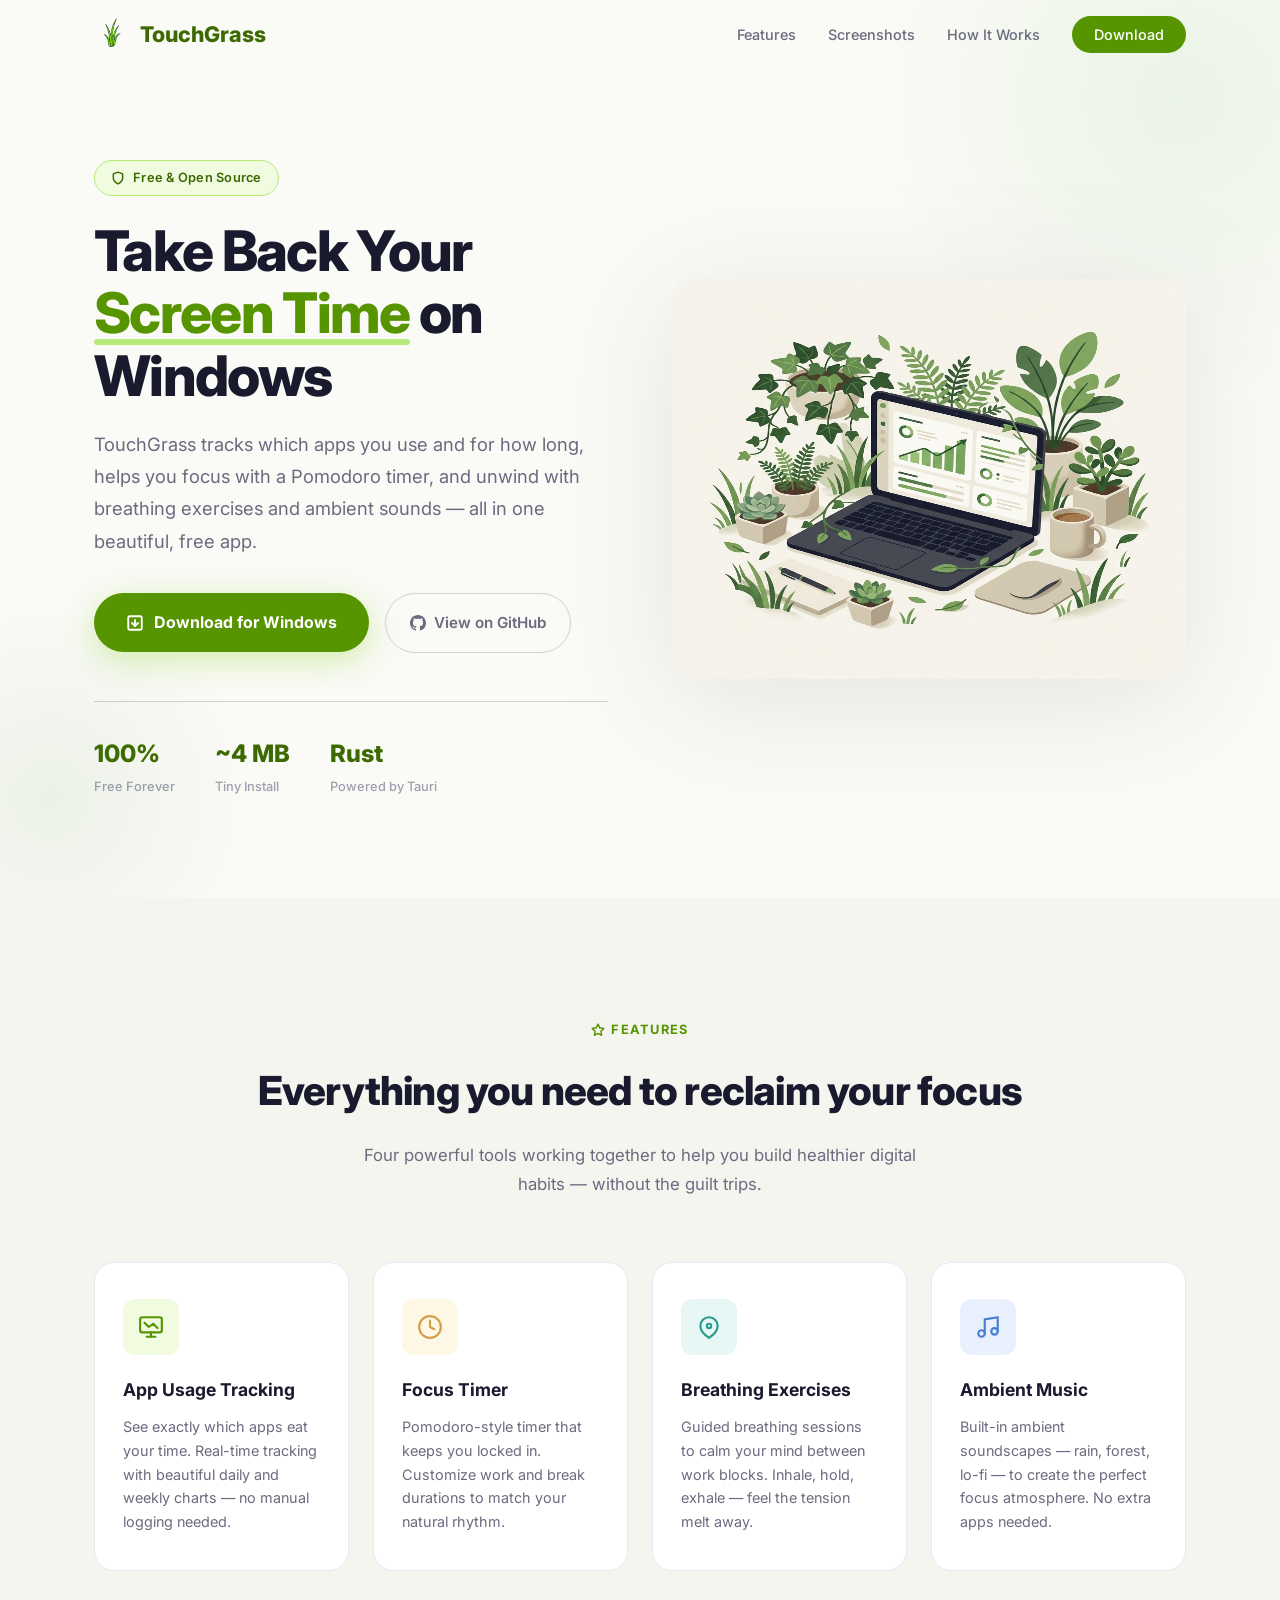
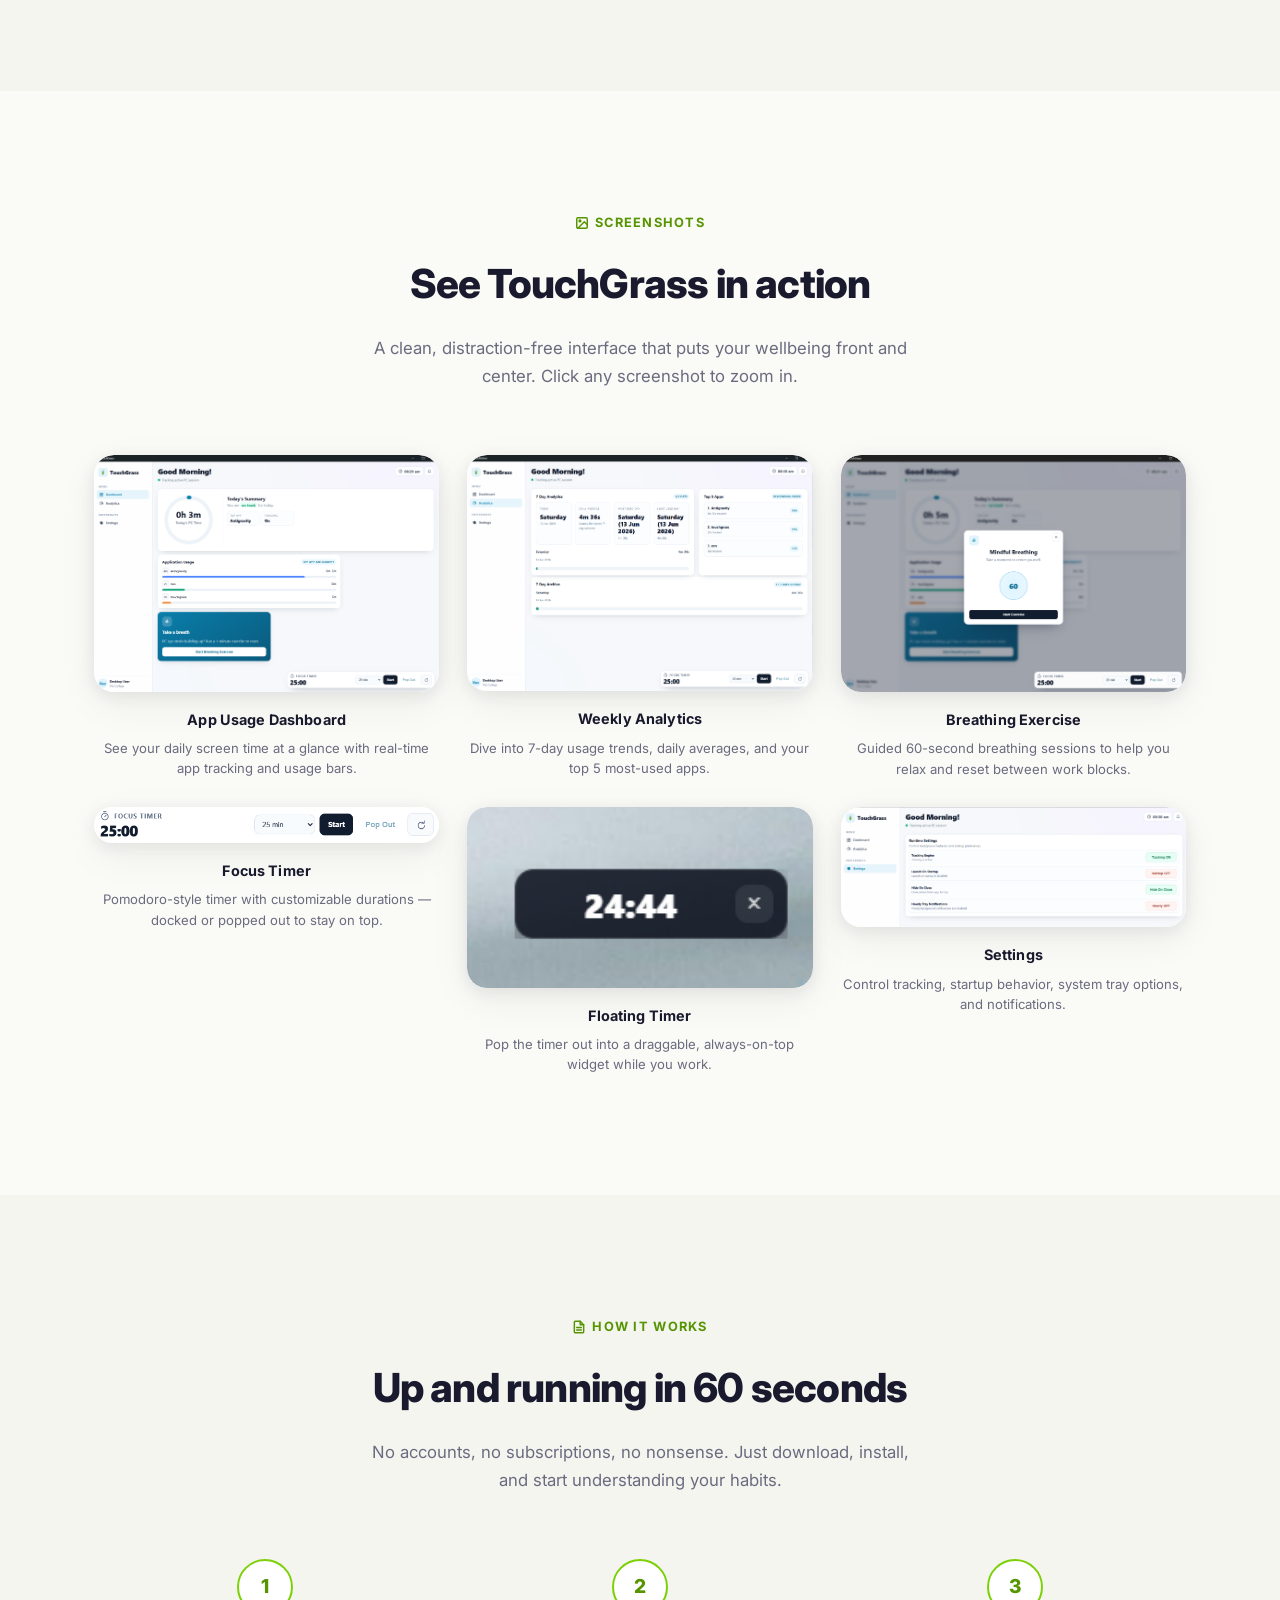
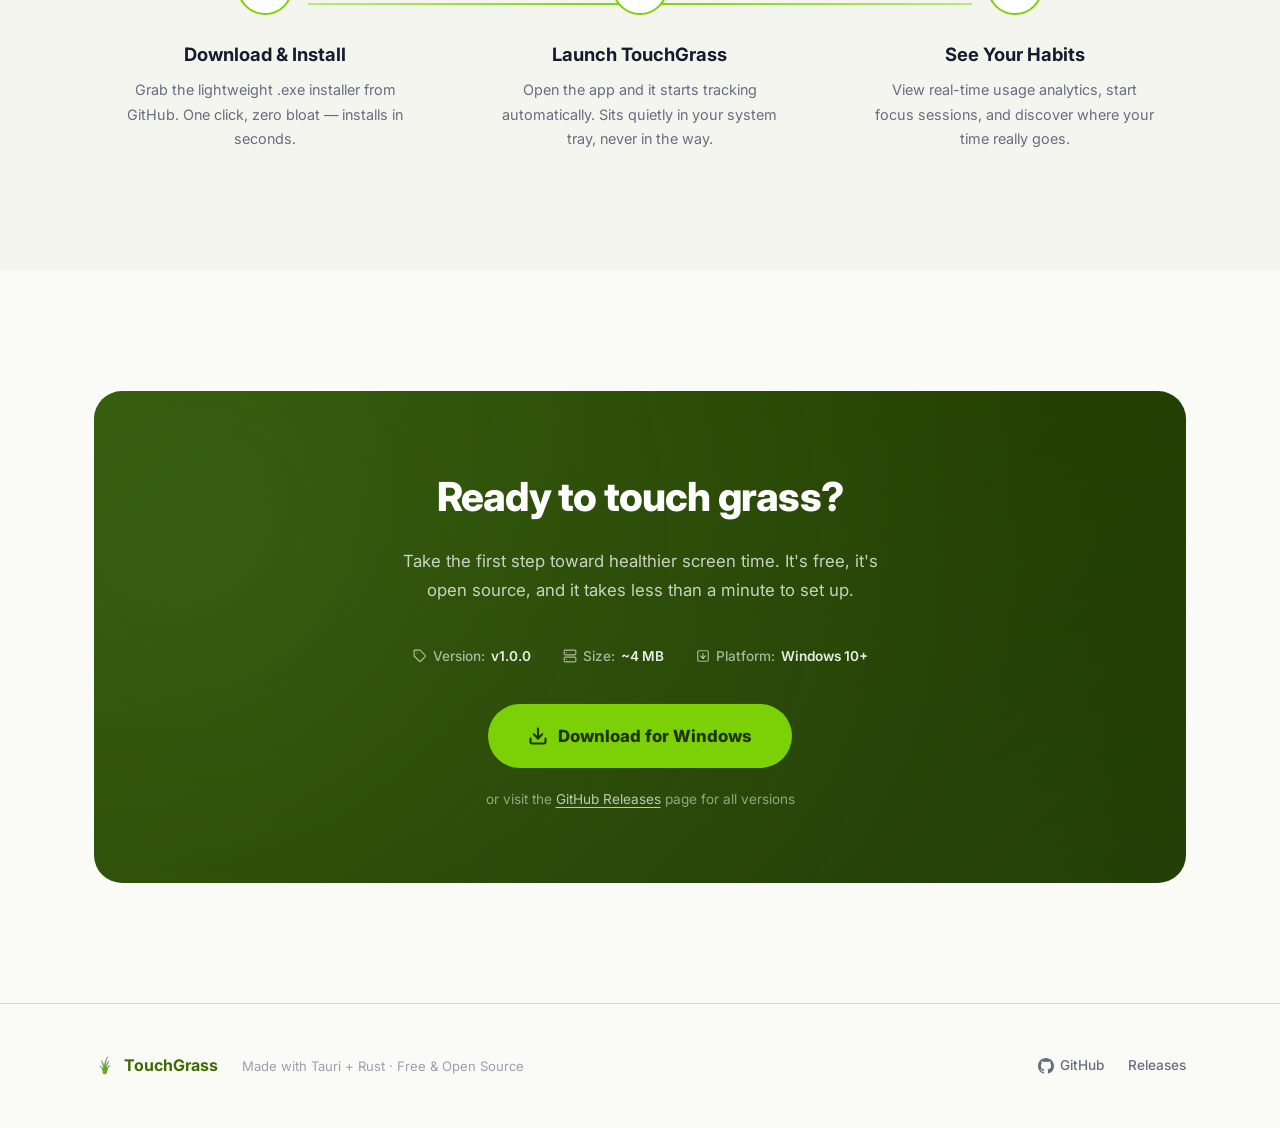
==== commit bf198d45: "Added palette- will work more on it, added the updated setups binaries and made changes to the ui, a" ====
--- a/index.html
+++ b/index.html
@@ -8,7 +8,7 @@
   <meta name="description" content="TouchGrass is a free, open-source Windows app that tracks your app usage, blocks distractions, and helps you focus with a built-in Pomodoro timer and breathing exercises.">
   <meta name="keywords" content="screen time tracker, Windows focus app, Pomodoro timer, digital wellbeing, app usage tracker, breathing exercises, free open source">
   <meta name="author" content="TouchGrass">
-  <meta name="theme-color" content="#3a7234">
+  <meta name="theme-color" content="#7CD106">
 
   <!-- ===== Canonical & Language ===== -->
   <link rel="canonical" href="https://touchgrass.app/">
@@ -20,8 +20,8 @@
   <link rel="preconnect" href="https://fonts.gstatic.com" crossorigin>
 
   <!-- ===== Favicon & Touch Icons ===== -->
-  <link rel="icon" href="data:image/svg+xml,<svg xmlns='http://www.w3.org/2000/svg' viewBox='0 0 100 100'><text y='.9em' font-size='90'>🌿</text></svg>">
-  <link rel="apple-touch-icon" href="assets/apple-touch-icon.png">
+  <link rel="icon" type="image/png" href="assets/icon.png">
+  <link rel="apple-touch-icon" href="assets/icon.png">
 
   <!-- ===== Open Graph ===== -->
   <meta property="og:type" content="website">
@@ -72,7 +72,7 @@
   <noscript><link rel="stylesheet" href="styles/main.css"></noscript>
 
   <!-- ===== Critical CSS (inlined & minified) ===== -->
-  <style>*,*::before,*::after{margin:0;padding:0;box-sizing:border-box}:root{--green-900:#1a3a1a;--green-800:#234d23;--green-700:#2d5a27;--green-600:#3a7234;--green-500:#4a8c3f;--green-400:#5da651;--green-300:#7bc96f;--green-200:#a8e09c;--green-100:#d4f0ce;--green-50:#edf8ea;--charcoal:#1a1a2e;--dark:#232336;--gray-800:#3a3a4e;--gray-600:#6b6b80;--gray-400:#9e9eb0;--gray-200:#d1d1dc;--gray-100:#e8e8ef;--off-white:#f5f2eb;--cream:#faf8f4;--white:#fff;--amber:#d4a04a;--amber-light:#f0d48a;--bg-primary:var(--cream);--bg-section-alt:var(--off-white);--text-primary:var(--charcoal);--text-secondary:var(--gray-600);--text-muted:var(--gray-400);--border-color:var(--gray-200);--font-sans:'Inter',-apple-system,BlinkMacSystemFont,'Segoe UI',sans-serif;--font-mono:'JetBrains Mono','Cascadia Code',monospace;--section-padding:120px 0;--container-max:1140px;--container-padding:0 24px;--radius-sm:8px;--radius-md:12px;--radius-lg:20px;--radius-xl:28px;--radius-full:9999px;--shadow-sm:0 1px 3px rgba(26,26,46,.06);--shadow-md:0 4px 16px rgba(26,26,46,.08);--shadow-lg:0 8px 32px rgba(26,26,46,.10);--shadow-xl:0 16px 48px rgba(26,26,46,.12);--shadow-green:0 8px 32px rgba(74,140,63,.25);--ease-out:cubic-bezier(.16,1,.3,1);--transition-fast:.2s var(--ease-out);--transition-base:.35s var(--ease-out);--transition-slow:.6s var(--ease-out)}html{scroll-behavior:smooth;-webkit-font-smoothing:antialiased;-moz-osx-font-smoothing:grayscale;font-size:16px}body{font-family:var(--font-sans);color:var(--text-primary);background:var(--bg-primary);line-height:1.7;overflow-x:hidden}img{max-width:100%;display:block}a{text-decoration:none;color:inherit}button{border:none;cursor:pointer;font-family:inherit}.container{max-width:var(--container-max);margin:0 auto;padding:var(--container-padding)}.reveal{opacity:0;transform:translateY(32px);transition:opacity .7s var(--ease-out),transform .7s var(--ease-out)}.reveal.visible{opacity:1;transform:translateY(0)}.reveal-delay-1{transition-delay:.1s}.reveal-delay-2{transition-delay:.2s}.reveal-delay-3{transition-delay:.3s}.reveal-delay-4{transition-delay:.4s}body.loading{opacity:0}body.loaded{opacity:1;transition:opacity .6s ease}.site-header{position:fixed;top:0;left:0;right:0;z-index:100;padding:16px 0;transition:background var(--transition-base),box-shadow var(--transition-base),padding var(--transition-base)}.site-header.scrolled{background:rgba(250,248,244,.92);backdrop-filter:blur(16px);-webkit-backdrop-filter:blur(16px);box-shadow:var(--shadow-sm);padding:10px 0}.nav-inner{display:flex;align-items:center;justify-content:space-between}.logo{display:flex;align-items:center;gap:10px;font-weight:800;font-size:1.35rem;color:var(--green-700)}.logo-icon{width:36px;height:36px;background:var(--green-500);border-radius:var(--radius-sm);display:flex;align-items:center;justify-content:center;color:#fff;font-size:1.1rem}.nav-links{display:flex;align-items:center;gap:32px;list-style:none}.nav-links a{font-size:.9rem;font-weight:500;color:var(--text-secondary);transition:color var(--transition-fast);position:relative}.nav-cta{background:var(--green-600);color:#fff!important;padding:10px 22px;border-radius:var(--radius-full);font-weight:600;font-size:.875rem}.nav-toggle{display:none;flex-direction:column;gap:5px;background:none;padding:4px}.nav-toggle span{width:24px;height:2px;background:var(--charcoal);border-radius:2px}.hero{padding:160px 0 100px;position:relative;overflow:hidden}.hero-inner{display:grid;grid-template-columns:1fr 1fr;gap:64px;align-items:center}.hero-badge{display:inline-flex;align-items:center;gap:8px;background:var(--green-50);border:1px solid var(--green-200);color:var(--green-700);padding:6px 16px;border-radius:var(--radius-full);font-size:.8rem;font-weight:600;margin-bottom:24px;letter-spacing:.02em}.hero h1{font-size:clamp(2.4rem,5vw,3.5rem);font-weight:800;line-height:1.12;color:var(--charcoal);margin-bottom:20px;letter-spacing:-.03em}.hero h1 .accent{color:var(--green-600);position:relative}.hero-subtitle{font-size:1.15rem;color:var(--text-secondary);line-height:1.75;margin-bottom:36px;max-width:520px}.hero-actions{display:flex;align-items:center;gap:16px;flex-wrap:wrap}.btn-primary{display:inline-flex;align-items:center;gap:10px;background:var(--green-600);color:#fff;padding:16px 32px;border-radius:var(--radius-full);font-weight:700;font-size:1rem;transition:background var(--transition-fast),transform var(--transition-fast),box-shadow var(--transition-fast);box-shadow:var(--shadow-green)}.btn-secondary{display:inline-flex;align-items:center;gap:8px;background:transparent;color:var(--text-secondary);padding:16px 24px;border-radius:var(--radius-full);font-weight:600;font-size:.95rem;border:1.5px solid var(--border-color)}.hero-image{display:flex;justify-content:center;position:relative}.hero-image img{width:100%;max-width:520px;border-radius:var(--radius-lg);filter:drop-shadow(0 20px 60px rgba(26,26,46,.10))}.hero-stats{display:flex;gap:40px;margin-top:48px;padding-top:32px;border-top:1px solid var(--border-color)}.hero-stat-value{font-size:1.5rem;font-weight:800;color:var(--green-700)}.hero-stat-label{font-size:.8rem;color:var(--text-muted);margin-top:2px;font-weight:500}@media(max-width:768px){.nav-links{display:none}.nav-toggle{display:flex}.hero{padding:120px 0 80px}.hero-inner{grid-template-columns:1fr;gap:48px;text-align:center}.hero-subtitle{margin-left:auto;margin-right:auto}.hero-actions{justify-content:center}.hero-stats{justify-content:center}.hero-image{order:-1}}@media(max-width:480px){.hero h1{font-size:2rem}.hero-actions{flex-direction:column;width:100%}.btn-primary,.btn-secondary{width:100%;justify-content:center}}</style>
+  <style>*,*::before,*::after{margin:0;padding:0;box-sizing:border-box}:root{--green-900:#1e3500;--green-800:#2d4f00;--green-700:#3d6a00;--green-600:#569400;--green-500:#6bb804;--green-400:#7CD106;--green-300:#96de3e;--green-200:#b8ea7a;--green-100:#daf5b8;--green-50:#f0fbe0;--charcoal:#1a1a2e;--dark:#232336;--gray-800:#3a3a4e;--gray-600:#6b6b80;--gray-400:#9e9eb0;--gray-200:#d1d1dc;--gray-100:#e8e8ef;--off-white:#f5f5f0;--cream:#fafaf6;--white:#fff;--amber:#d4a04a;--amber-light:#f0d48a;--bg-primary:var(--cream);--bg-section-alt:var(--off-white);--text-primary:var(--charcoal);--text-secondary:var(--gray-600);--text-muted:var(--gray-400);--border-color:var(--gray-200);--font-sans:'Inter',-apple-system,BlinkMacSystemFont,'Segoe UI',sans-serif;--font-mono:'JetBrains Mono','Cascadia Code',monospace;--section-padding:120px 0;--container-max:1140px;--container-padding:0 24px;--radius-sm:8px;--radius-md:12px;--radius-lg:20px;--radius-xl:28px;--radius-full:9999px;--shadow-sm:0 1px 3px rgba(26,26,46,.06);--shadow-md:0 4px 16px rgba(26,26,46,.08);--shadow-lg:0 8px 32px rgba(26,26,46,.10);--shadow-xl:0 16px 48px rgba(26,26,46,.12);--shadow-green:0 8px 32px rgba(124,209,6,.30);--ease-out:cubic-bezier(.16,1,.3,1);--transition-fast:.2s var(--ease-out);--transition-base:.35s var(--ease-out);--transition-slow:.6s var(--ease-out)}html{scroll-behavior:smooth;-webkit-font-smoothing:antialiased;-moz-osx-font-smoothing:grayscale;font-size:16px}body{font-family:var(--font-sans);color:var(--text-primary);background:var(--bg-primary);line-height:1.7;overflow-x:hidden}img{max-width:100%;display:block}a{text-decoration:none;color:inherit}button{border:none;cursor:pointer;font-family:inherit}.container{max-width:var(--container-max);margin:0 auto;padding:var(--container-padding)}.reveal{opacity:0;transform:translateY(32px);transition:opacity .7s var(--ease-out),transform .7s var(--ease-out)}.reveal.visible{opacity:1;transform:translateY(0)}.reveal-delay-1{transition-delay:.1s}.reveal-delay-2{transition-delay:.2s}.reveal-delay-3{transition-delay:.3s}.reveal-delay-4{transition-delay:.4s}body.loading{opacity:0}body.loaded{opacity:1;transition:opacity .6s ease}.site-header{position:fixed;top:0;left:0;right:0;z-index:100;padding:16px 0;transition:background var(--transition-base),box-shadow var(--transition-base),padding var(--transition-base)}.site-header.scrolled{background:rgba(250,250,246,.92);backdrop-filter:blur(16px);-webkit-backdrop-filter:blur(16px);box-shadow:var(--shadow-sm);padding:10px 0}.nav-inner{display:flex;align-items:center;justify-content:space-between}.logo{display:flex;align-items:center;gap:10px;font-weight:800;font-size:1.35rem;color:var(--green-700)}.logo-icon-img{width:36px;height:36px;border-radius:var(--radius-sm);object-fit:contain}.nav-links{display:flex;align-items:center;gap:32px;list-style:none}.nav-links a{font-size:.9rem;font-weight:500;color:var(--text-secondary);transition:color var(--transition-fast);position:relative}.nav-cta{background:var(--green-600);color:#fff!important;padding:10px 22px;border-radius:var(--radius-full);font-weight:600;font-size:.875rem}.nav-toggle{display:none;flex-direction:column;gap:5px;background:none;padding:4px}.nav-toggle span{width:24px;height:2px;background:var(--charcoal);border-radius:2px}.hero{padding:160px 0 100px;position:relative;overflow:hidden}.hero-inner{display:grid;grid-template-columns:1fr 1fr;gap:64px;align-items:center}.hero-badge{display:inline-flex;align-items:center;gap:8px;background:var(--green-50);border:1px solid var(--green-200);color:var(--green-700);padding:6px 16px;border-radius:var(--radius-full);font-size:.8rem;font-weight:600;margin-bottom:24px;letter-spacing:.02em}.hero h1{font-size:clamp(2.4rem,5vw,3.5rem);font-weight:800;line-height:1.12;color:var(--charcoal);margin-bottom:20px;letter-spacing:-.03em}.hero h1 .accent{color:var(--green-600);position:relative}.hero-subtitle{font-size:1.15rem;color:var(--text-secondary);line-height:1.75;margin-bottom:36px;max-width:520px}.hero-actions{display:flex;align-items:center;gap:16px;flex-wrap:wrap}.btn-primary{display:inline-flex;align-items:center;gap:10px;background:var(--green-600);color:#fff;padding:16px 32px;border-radius:var(--radius-full);font-weight:700;font-size:1rem;transition:background var(--transition-fast),transform var(--transition-fast),box-shadow var(--transition-fast);box-shadow:var(--shadow-green)}.btn-secondary{display:inline-flex;align-items:center;gap:8px;background:transparent;color:var(--text-secondary);padding:16px 24px;border-radius:var(--radius-full);font-weight:600;font-size:.95rem;border:1.5px solid var(--border-color)}.hero-image{display:flex;justify-content:center;position:relative}.hero-image img{width:100%;max-width:520px;border-radius:var(--radius-lg);filter:drop-shadow(0 20px 60px rgba(26,26,46,.10))}.hero-stats{display:flex;gap:40px;margin-top:48px;padding-top:32px;border-top:1px solid var(--border-color)}.hero-stat-value{font-size:1.5rem;font-weight:800;color:var(--green-700)}.hero-stat-label{font-size:.8rem;color:var(--text-muted);margin-top:2px;font-weight:500}@media(max-width:768px){.nav-links{display:none}.nav-toggle{display:flex}.hero{padding:120px 0 80px}.hero-inner{grid-template-columns:1fr;gap:48px;text-align:center}.hero-subtitle{margin-left:auto;margin-right:auto}.hero-actions{justify-content:center}.hero-stats{justify-content:center}.hero-image{order:-1}}@media(max-width:480px){.hero h1{font-size:2rem}.hero-actions{flex-direction:column;width:100%}.btn-primary,.btn-secondary{width:100%;justify-content:center}}</style>
 </head>
 <body class="loading">
 
@@ -81,7 +81,7 @@
     <div class="container">
       <nav class="nav-inner" aria-label="Main navigation">
         <a href="#" class="logo" aria-label="TouchGrass Home">
-          <span class="logo-icon">🌿</span>
+          <img src="assets/icon.png" alt="TouchGrass" class="logo-icon-img">
           TouchGrass
         </a>
 
@@ -89,7 +89,7 @@
           <li><a href="#features">Features</a></li>
           <li><a href="#screenshots">Screenshots</a></li>
           <li><a href="#how-it-works">How It Works</a></li>
-          <li><a href="#download" class="nav-cta">Download</a></li>
+          <li><a href="download.html" class="nav-cta">Download</a></li>
         </ul>
 
         <button class="nav-toggle" id="nav-toggle" aria-label="Toggle navigation" aria-expanded="false">
@@ -119,7 +119,7 @@
             </p>
 
             <div class="hero-actions reveal reveal-delay-3">
-              <a href="https://github.com/Pranayy1/TouchGrass/releases/latest" class="btn-primary" id="hero-download-btn" aria-label="Download TouchGrass for Windows">
+              <a href="download.html" class="btn-primary" id="hero-download-btn" aria-label="Download TouchGrass for Windows">
                 <svg width="18" height="18" viewBox="0 0 24 24" fill="none" stroke="currentColor" stroke-width="2.5" stroke-linecap="round" stroke-linejoin="round"><rect x="3" y="3" width="18" height="18" rx="2"/><polyline points="8 12 12 16 16 12"/><line x1="12" y1="8" x2="12" y2="16"/></svg>
                 Download for Windows
               </a>
@@ -209,21 +209,70 @@
             Screenshots
           </div>
           <h2 class="section-title">See TouchGrass in action</h2>
-          <p class="section-desc">A clean, distraction-free interface that puts your wellbeing front and center.</p>
-        </div>
-
-        <div class="screenshots-grid">
-          <div class="screenshot-slot reveal" id="screenshot-1">
-            <svg width="32" height="32" viewBox="0 0 24 24" fill="none" stroke="currentColor" stroke-width="1.5" stroke-linecap="round" stroke-linejoin="round"><rect x="3" y="3" width="18" height="18" rx="2"/><circle cx="8.5" cy="8.5" r="1.5"/><polyline points="21 15 16 10 5 21"/></svg>
-            <span>Dashboard Screenshot</span>
-          </div>
-          <div class="screenshot-slot reveal reveal-delay-1" id="screenshot-2">
-            <svg width="32" height="32" viewBox="0 0 24 24" fill="none" stroke="currentColor" stroke-width="1.5" stroke-linecap="round" stroke-linejoin="round"><rect x="3" y="3" width="18" height="18" rx="2"/><circle cx="8.5" cy="8.5" r="1.5"/><polyline points="21 15 16 10 5 21"/></svg>
-            <span>Focus Timer Screenshot</span>
-          </div>
-          <div class="screenshot-slot reveal reveal-delay-2" id="screenshot-3">
-            <svg width="32" height="32" viewBox="0 0 24 24" fill="none" stroke="currentColor" stroke-width="1.5" stroke-linecap="round" stroke-linejoin="round"><rect x="3" y="3" width="18" height="18" rx="2"/><circle cx="8.5" cy="8.5" r="1.5"/><polyline points="21 15 16 10 5 21"/></svg>
-            <span>Analytics Screenshot</span>
+          <p class="section-desc">A clean, distraction-free interface that puts your wellbeing front and center. Click any screenshot to zoom in.</p>
+        </div>
+
+        <div class="screenshots-carousel reveal">
+          <div class="screenshots-track">
+            <figure class="screenshot-item" id="screenshot-1">
+              <div class="screenshot-frame" data-lightbox="assets/screenshot/homepage.png" data-caption="App Usage Dashboard — See your daily screen time at a glance with real-time app tracking, usage bars, and a quick-access breathing prompt." role="button" tabindex="0" aria-label="Zoom into App Usage Dashboard screenshot">
+                <img src="assets/screenshot/homepage.png"
+                     alt="TouchGrass app dashboard showing today's screen time summary, application usage bars with per-app tracking, a breathing exercise prompt, and the focus timer docked at the bottom"
+                     width="1316" height="892" loading="lazy">
+              </div>
+              <figcaption>App Usage Dashboard</figcaption>
+              <p class="screenshot-desc">See your daily screen time at a glance with real-time app tracking and usage bars.</p>
+            </figure>
+
+            <figure class="screenshot-item" id="screenshot-2">
+              <div class="screenshot-frame" data-lightbox="assets/screenshot/analytics-page.png" data-caption="Weekly Analytics — Dive into 7-day usage trends, daily averages, and your top 5 most-used applications ranked by percentage." role="button" tabindex="0" aria-label="Zoom into Weekly Analytics screenshot">
+                <img src="assets/screenshot/analytics-page.png"
+                     alt="TouchGrass analytics page displaying 7-day usage statistics, daily average screen time, most and least used days, and top 5 apps ranked by usage percentage"
+                     width="1316" height="892" loading="lazy">
+              </div>
+              <figcaption>Weekly Analytics</figcaption>
+              <p class="screenshot-desc">Dive into 7-day usage trends, daily averages, and your top 5 most-used apps.</p>
+            </figure>
+
+            <figure class="screenshot-item" id="screenshot-3">
+              <div class="screenshot-frame" data-lightbox="assets/screenshot/breathing_excersice.png" data-caption="Mindful Breathing — A guided 60-second breathing exercise to help you relax and reset between work blocks." role="button" tabindex="0" aria-label="Zoom into Breathing Exercise screenshot">
+                <img src="assets/screenshot/breathing_excersice.png"
+                     alt="TouchGrass mindful breathing exercise dialog with a 60-second circular countdown timer and a Start Exercise button overlaid on the main dashboard"
+                     width="1316" height="892" loading="lazy">
+              </div>
+              <figcaption>Breathing Exercise</figcaption>
+              <p class="screenshot-desc">Guided 60-second breathing sessions to help you relax and reset between work blocks.</p>
+            </figure>
+
+            <figure class="screenshot-item" id="screenshot-4">
+              <div class="screenshot-frame" data-lightbox="assets/screenshot/timer_before_popout.png" data-caption="Focus Timer — A Pomodoro-style timer docked at the bottom of the app. Choose your duration and hit Start to begin a focused session." role="button" tabindex="0" aria-label="Zoom into Focus Timer screenshot">
+                <img src="assets/screenshot/timer_before_popout.png"
+                     alt="TouchGrass Pomodoro focus timer bar showing 25:00 countdown, duration selector, Start button, and Pop Out option docked at the bottom of the app"
+                     width="636" height="55" loading="lazy">
+              </div>
+              <figcaption>Focus Timer</figcaption>
+              <p class="screenshot-desc">Pomodoro-style timer with customizable durations — docked or popped out to stay on top.</p>
+            </figure>
+
+            <figure class="screenshot-item" id="screenshot-5">
+              <div class="screenshot-frame" data-lightbox="assets/screenshot/draggable_timer_popout.png" data-caption="Floating Timer — Pop the focus timer out into a sleek, always-on-top widget that you can drag anywhere on your screen." role="button" tabindex="0" aria-label="Zoom into Floating Timer screenshot">
+                <img src="assets/screenshot/draggable_timer_popout.png"
+                     alt="TouchGrass floating timer pop-out widget showing 24:44 countdown in a compact dark pill-shaped overlay with a close button"
+                     width="280" height="78" loading="lazy">
+              </div>
+              <figcaption>Floating Timer</figcaption>
+              <p class="screenshot-desc">Pop the timer out into a draggable, always-on-top widget while you work.</p>
+            </figure>
+
+            <figure class="screenshot-item" id="screenshot-6">
+              <div class="screenshot-frame" data-lightbox="assets/screenshot/setting-page.png" data-caption="Settings — Control tracking, startup behavior, system tray options, and notification preferences." role="button" tabindex="0" aria-label="Zoom into Settings screenshot">
+                <img src="assets/screenshot/setting-page.png"
+                     alt="TouchGrass settings page showing runtime settings for tracking engine toggle, launch on startup, hide on close, and hourly tray notification controls"
+                     width="1316" height="500" loading="lazy">
+              </div>
+              <figcaption>Settings</figcaption>
+              <p class="screenshot-desc">Control tracking, startup behavior, system tray options, and notifications.</p>
+            </figure>
           </div>
         </div>
       </div>
@@ -285,7 +334,7 @@
             </div>
           </div>
 
-          <a href="https://github.com/Pranayy1/TouchGrass/releases/latest" class="btn-download" id="download-btn" aria-label="Download TouchGrass for Windows">
+          <a href="download.html" class="btn-download" id="download-btn" aria-label="Download TouchGrass for Windows">
             <svg width="20" height="20" viewBox="0 0 24 24" fill="none" stroke="currentColor" stroke-width="2.5" stroke-linecap="round" stroke-linejoin="round"><path d="M21 15v4a2 2 0 0 1-2 2H5a2 2 0 0 1-2-2v-4"/><polyline points="7 10 12 15 17 10"/><line x1="12" y1="15" x2="12" y2="3"/></svg>
             Download for Windows
           </a>
@@ -303,7 +352,7 @@
     <div class="container">
       <div class="footer-inner">
         <div class="footer-left">
-          <div class="footer-brand">🌿 TouchGrass</div>
+          <div class="footer-brand"><img src="assets/icon.png" alt="" width="22" height="22"> TouchGrass</div>
           <span class="footer-text">Made with Tauri + Rust · Free & Open Source</span>
         </div>
         <div class="footer-links">
@@ -319,6 +368,17 @@
     </div>
   </footer>
 
+  <!-- ===== LIGHTBOX OVERLAY ===== -->
+  <div class="lightbox" id="lightbox" role="dialog" aria-modal="true" aria-label="Screenshot preview" hidden>
+    <button class="lightbox-close" id="lightbox-close" aria-label="Close preview">&times;</button>
+    <div class="lightbox-body">
+      <img class="lightbox-img" id="lightbox-img" src="" alt="">
+      <p class="lightbox-caption" id="lightbox-caption"></p>
+    </div>
+    <button class="lightbox-nav lightbox-prev" id="lightbox-prev" aria-label="Previous screenshot">&#8249;</button>
+    <button class="lightbox-nav lightbox-next" id="lightbox-next" aria-label="Next screenshot">&#8250;</button>
+  </div>
+
   <script src="scripts/main.js" defer></script>
 </body>
 </html>
--- a/styles/main.css
+++ b/styles/main.css
@@ -6,17 +6,17 @@
 
 /* --- CSS Custom Properties --- */
 :root {
-  /* Earthy Greens */
-  --green-900: #1a3a1a;
-  --green-800: #234d23;
-  --green-700: #2d5a27;
-  --green-600: #3a7234;
-  --green-500: #4a8c3f;
-  --green-400: #5da651;
-  --green-300: #7bc96f;
-  --green-200: #a8e09c;
-  --green-100: #d4f0ce;
-  --green-50:  #edf8ea;
+  /* Lime Greens — built from #7CD106 */
+  --green-900: #1e3500;
+  --green-800: #2d4f00;
+  --green-700: #3d6a00;
+  --green-600: #569400;
+  --green-500: #6bb804;
+  --green-400: #7CD106;
+  --green-300: #96de3e;
+  --green-200: #b8ea7a;
+  --green-100: #daf5b8;
+  --green-50:  #f0fbe0;
 
   /* Neutrals */
   --charcoal: #1a1a2e;
@@ -26,8 +26,8 @@
   --gray-400: #9e9eb0;
   --gray-200: #d1d1dc;
   --gray-100: #e8e8ef;
-  --off-white: #f5f2eb;
-  --cream: #faf8f4;
+  --off-white: #f5f5f0;
+  --cream: #fafaf6;
   --white: #ffffff;
 
   /* Accents */
@@ -63,7 +63,7 @@
   --shadow-md: 0 4px 16px rgba(26,26,46,0.08);
   --shadow-lg: 0 8px 32px rgba(26,26,46,0.10);
   --shadow-xl: 0 16px 48px rgba(26,26,46,0.12);
-  --shadow-green: 0 8px 32px rgba(74,140,63,0.25);
+  --shadow-green: 0 8px 32px rgba(124,209,6,0.30);
 
   /* Transitions */
   --ease-out: cubic-bezier(0.16, 1, 0.3, 1);
@@ -161,15 +161,10 @@
   font-size: 1.35rem;
   color: var(--green-700);
 }
-.logo-icon {
+.logo-icon-img {
   width: 36px; height: 36px;
-  background: var(--green-500);
   border-radius: var(--radius-sm);
-  display: flex;
-  align-items: center;
-  justify-content: center;
-  color: white;
-  font-size: 1.1rem;
+  object-fit: contain;
 }
 
 .nav-links {
@@ -486,33 +481,76 @@
   padding: var(--section-padding);
 }
 
-.screenshots-grid {
+/* --- Carousel Container --- */
+.screenshots-carousel {
+  position: relative;
+}
+
+.screenshots-track {
   display: grid;
   grid-template-columns: repeat(3, 1fr);
-  gap: 24px;
-}
-
-.screenshot-slot {
-  aspect-ratio: 16/10;
-  background: linear-gradient(135deg, var(--green-50), var(--off-white));
-  border: 2px dashed var(--green-200);
+  gap: 28px;
+}
+
+/* --- Single Screenshot Item --- */
+.screenshot-item {
+  margin: 0;
+  text-align: center;
+}
+
+.screenshot-frame {
+  position: relative;
   border-radius: var(--radius-lg);
-  display: flex;
-  flex-direction: column;
-  align-items: center;
-  justify-content: center;
-  gap: 12px;
-  color: var(--green-500);
-  font-size: 0.85rem;
-  font-weight: 500;
-  transition: border-color var(--transition-fast), background var(--transition-fast);
-}
-.screenshot-slot:hover {
-  border-color: var(--green-400);
-  background: linear-gradient(135deg, var(--green-100), var(--green-50));
-}
-.screenshot-slot svg { opacity: 0.6; }
-.screenshot-slot span { opacity: 0.7; }
+  overflow: hidden;
+  background: var(--white);
+  cursor: pointer;
+  box-shadow:
+    0 4px 16px rgba(26,26,46,0.08),
+    0 12px 40px rgba(26,26,46,0.06);
+  transition: transform var(--transition-base), box-shadow var(--transition-base);
+}
+
+.screenshot-frame:hover {
+  transform: translateY(-6px) scale(1.01);
+  box-shadow:
+    0 8px 28px rgba(26,26,46,0.10),
+    0 20px 60px rgba(26,26,46,0.08);
+}
+
+.screenshot-frame::after {
+  content: '';
+  position: absolute;
+  inset: 0;
+  background: rgba(26,26,46,0);
+  transition: background var(--transition-fast);
+  pointer-events: none;
+  border-radius: var(--radius-lg);
+}
+.screenshot-frame:hover::after {
+  background: rgba(26,26,46,0.04);
+}
+
+.screenshot-frame img {
+  width: 100%;
+  height: auto;
+  display: block;
+  border-radius: var(--radius-lg);
+}
+
+.screenshot-item figcaption {
+  margin-top: 16px;
+  font-size: 0.9rem;
+  font-weight: 700;
+  color: var(--charcoal);
+  letter-spacing: 0.01em;
+}
+
+.screenshot-desc {
+  font-size: 0.82rem;
+  color: var(--text-secondary);
+  line-height: 1.55;
+  margin-top: 6px;
+}
 
 /* ========================================
    HOW IT WORKS
@@ -718,6 +756,118 @@
   transition: color var(--transition-fast);
 }
 .footer-links a:hover { color: var(--green-600); }
+
+.footer-brand img {
+  width: 22px;
+  height: 22px;
+  object-fit: contain;
+}
+
+/* ========================================
+   LIGHTBOX
+   ======================================== */
+.lightbox {
+  position: fixed;
+  inset: 0;
+  z-index: 1000;
+  background: rgba(26,26,46,0.88);
+  backdrop-filter: blur(12px);
+  -webkit-backdrop-filter: blur(12px);
+  display: flex;
+  align-items: center;
+  justify-content: center;
+  opacity: 0;
+  visibility: hidden;
+  transition: opacity 0.3s ease, visibility 0.3s ease;
+}
+.lightbox[hidden] {
+  display: flex;
+  opacity: 0;
+  visibility: hidden;
+  pointer-events: none;
+}
+.lightbox.active {
+  opacity: 1;
+  visibility: visible;
+  pointer-events: auto;
+}
+
+.lightbox-body {
+  max-width: 90vw;
+  max-height: 85vh;
+  display: flex;
+  flex-direction: column;
+  align-items: center;
+  animation: lb-zoom-in 0.35s var(--ease-out);
+}
+
+@keyframes lb-zoom-in {
+  from { transform: scale(0.92); opacity: 0; }
+  to   { transform: scale(1); opacity: 1; }
+}
+
+.lightbox-img {
+  max-width: 100%;
+  max-height: 75vh;
+  border-radius: var(--radius-lg);
+  box-shadow: 0 24px 80px rgba(0,0,0,0.4);
+  object-fit: contain;
+}
+
+.lightbox-caption {
+  margin-top: 20px;
+  font-size: 0.95rem;
+  color: rgba(255,255,255,0.8);
+  text-align: center;
+  max-width: 600px;
+  line-height: 1.6;
+  font-weight: 500;
+}
+
+.lightbox-close {
+  position: absolute;
+  top: 20px; right: 24px;
+  width: 44px; height: 44px;
+  background: rgba(255,255,255,0.12);
+  border: none;
+  border-radius: 50%;
+  color: white;
+  font-size: 1.6rem;
+  display: flex;
+  align-items: center;
+  justify-content: center;
+  cursor: pointer;
+  transition: background var(--transition-fast), transform var(--transition-fast);
+  z-index: 10;
+}
+.lightbox-close:hover {
+  background: rgba(255,255,255,0.22);
+  transform: scale(1.1);
+}
+
+.lightbox-nav {
+  position: absolute;
+  top: 50%;
+  transform: translateY(-50%);
+  width: 48px; height: 48px;
+  background: rgba(255,255,255,0.1);
+  border: none;
+  border-radius: 50%;
+  color: white;
+  font-size: 2rem;
+  display: flex;
+  align-items: center;
+  justify-content: center;
+  cursor: pointer;
+  transition: background var(--transition-fast), transform var(--transition-fast);
+  line-height: 1;
+}
+.lightbox-nav:hover {
+  background: rgba(255,255,255,0.2);
+  transform: translateY(-50%) scale(1.1);
+}
+.lightbox-prev { left: 20px; }
+.lightbox-next { right: 20px; }
 
 /* ========================================
    RESPONSIVE
@@ -760,7 +910,31 @@
   .hero-image { order: -1; }
 
   .features-grid { grid-template-columns: 1fr; max-width: 400px; margin: 0 auto; }
-  .screenshots-grid { grid-template-columns: 1fr; max-width: 500px; margin: 0 auto; }
+  /* Screenshot carousel: horizontal scroll on mobile */
+  .screenshots-track {
+    display: flex;
+    gap: 20px;
+    overflow-x: auto;
+    scroll-snap-type: x mandatory;
+    -webkit-overflow-scrolling: touch;
+    scroll-padding: 0 24px;
+    padding-bottom: 16px;
+  }
+  .screenshots-track::-webkit-scrollbar {
+    height: 6px;
+  }
+  .screenshots-track::-webkit-scrollbar-track {
+    background: var(--gray-100);
+    border-radius: 3px;
+  }
+  .screenshots-track::-webkit-scrollbar-thumb {
+    background: var(--green-300);
+    border-radius: 3px;
+  }
+  .screenshot-item {
+    flex: 0 0 85%;
+    scroll-snap-align: center;
+  }
 
   .steps-grid { grid-template-columns: 1fr; max-width: 360px; margin: 0 auto; }
   .steps-grid::before { display: none; }
--- a/styles/main.css
+++ b/styles/main.css
@@ -6,17 +6,17 @@
 
 /* --- CSS Custom Properties --- */
 :root {
-  /* Earthy Greens */
-  --green-900: #1a3a1a;
-  --green-800: #234d23;
-  --green-700: #2d5a27;
-  --green-600: #3a7234;
-  --green-500: #4a8c3f;
-  --green-400: #5da651;
-  --green-300: #7bc96f;
-  --green-200: #a8e09c;
-  --green-100: #d4f0ce;
-  --green-50:  #edf8ea;
+  /* Lime Greens — built from #7CD106 */
+  --green-900: #1e3500;
+  --green-800: #2d4f00;
+  --green-700: #3d6a00;
+  --green-600: #569400;
+  --green-500: #6bb804;
+  --green-400: #7CD106;
+  --green-300: #96de3e;
+  --green-200: #b8ea7a;
+  --green-100: #daf5b8;
+  --green-50:  #f0fbe0;
 
   /* Neutrals */
   --charcoal: #1a1a2e;
@@ -26,8 +26,8 @@
   --gray-400: #9e9eb0;
   --gray-200: #d1d1dc;
   --gray-100: #e8e8ef;
-  --off-white: #f5f2eb;
-  --cream: #faf8f4;
+  --off-white: #f5f5f0;
+  --cream: #fafaf6;
   --white: #ffffff;
 
   /* Accents */
@@ -63,7 +63,7 @@
   --shadow-md: 0 4px 16px rgba(26,26,46,0.08);
   --shadow-lg: 0 8px 32px rgba(26,26,46,0.10);
   --shadow-xl: 0 16px 48px rgba(26,26,46,0.12);
-  --shadow-green: 0 8px 32px rgba(74,140,63,0.25);
+  --shadow-green: 0 8px 32px rgba(124,209,6,0.30);
 
   /* Transitions */
   --ease-out: cubic-bezier(0.16, 1, 0.3, 1);
@@ -161,15 +161,10 @@
   font-size: 1.35rem;
   color: var(--green-700);
 }
-.logo-icon {
+.logo-icon-img {
   width: 36px; height: 36px;
-  background: var(--green-500);
   border-radius: var(--radius-sm);
-  display: flex;
-  align-items: center;
-  justify-content: center;
-  color: white;
-  font-size: 1.1rem;
+  object-fit: contain;
 }
 
 .nav-links {
@@ -486,33 +481,76 @@
   padding: var(--section-padding);
 }
 
-.screenshots-grid {
+/* --- Carousel Container --- */
+.screenshots-carousel {
+  position: relative;
+}
+
+.screenshots-track {
   display: grid;
   grid-template-columns: repeat(3, 1fr);
-  gap: 24px;
-}
-
-.screenshot-slot {
-  aspect-ratio: 16/10;
-  background: linear-gradient(135deg, var(--green-50), var(--off-white));
-  border: 2px dashed var(--green-200);
+  gap: 28px;
+}
+
+/* --- Single Screenshot Item --- */
+.screenshot-item {
+  margin: 0;
+  text-align: center;
+}
+
+.screenshot-frame {
+  position: relative;
   border-radius: var(--radius-lg);
-  display: flex;
-  flex-direction: column;
-  align-items: center;
-  justify-content: center;
-  gap: 12px;
-  color: var(--green-500);
-  font-size: 0.85rem;
-  font-weight: 500;
-  transition: border-color var(--transition-fast), background var(--transition-fast);
-}
-.screenshot-slot:hover {
-  border-color: var(--green-400);
-  background: linear-gradient(135deg, var(--green-100), var(--green-50));
-}
-.screenshot-slot svg { opacity: 0.6; }
-.screenshot-slot span { opacity: 0.7; }
+  overflow: hidden;
+  background: var(--white);
+  cursor: pointer;
+  box-shadow:
+    0 4px 16px rgba(26,26,46,0.08),
+    0 12px 40px rgba(26,26,46,0.06);
+  transition: transform var(--transition-base), box-shadow var(--transition-base);
+}
+
+.screenshot-frame:hover {
+  transform: translateY(-6px) scale(1.01);
+  box-shadow:
+    0 8px 28px rgba(26,26,46,0.10),
+    0 20px 60px rgba(26,26,46,0.08);
+}
+
+.screenshot-frame::after {
+  content: '';
+  position: absolute;
+  inset: 0;
+  background: rgba(26,26,46,0);
+  transition: background var(--transition-fast);
+  pointer-events: none;
+  border-radius: var(--radius-lg);
+}
+.screenshot-frame:hover::after {
+  background: rgba(26,26,46,0.04);
+}
+
+.screenshot-frame img {
+  width: 100%;
+  height: auto;
+  display: block;
+  border-radius: var(--radius-lg);
+}
+
+.screenshot-item figcaption {
+  margin-top: 16px;
+  font-size: 0.9rem;
+  font-weight: 700;
+  color: var(--charcoal);
+  letter-spacing: 0.01em;
+}
+
+.screenshot-desc {
+  font-size: 0.82rem;
+  color: var(--text-secondary);
+  line-height: 1.55;
+  margin-top: 6px;
+}
 
 /* ========================================
    HOW IT WORKS
@@ -718,6 +756,118 @@
   transition: color var(--transition-fast);
 }
 .footer-links a:hover { color: var(--green-600); }
+
+.footer-brand img {
+  width: 22px;
+  height: 22px;
+  object-fit: contain;
+}
+
+/* ========================================
+   LIGHTBOX
+   ======================================== */
+.lightbox {
+  position: fixed;
+  inset: 0;
+  z-index: 1000;
+  background: rgba(26,26,46,0.88);
+  backdrop-filter: blur(12px);
+  -webkit-backdrop-filter: blur(12px);
+  display: flex;
+  align-items: center;
+  justify-content: center;
+  opacity: 0;
+  visibility: hidden;
+  transition: opacity 0.3s ease, visibility 0.3s ease;
+}
+.lightbox[hidden] {
+  display: flex;
+  opacity: 0;
+  visibility: hidden;
+  pointer-events: none;
+}
+.lightbox.active {
+  opacity: 1;
+  visibility: visible;
+  pointer-events: auto;
+}
+
+.lightbox-body {
+  max-width: 90vw;
+  max-height: 85vh;
+  display: flex;
+  flex-direction: column;
+  align-items: center;
+  animation: lb-zoom-in 0.35s var(--ease-out);
+}
+
+@keyframes lb-zoom-in {
+  from { transform: scale(0.92); opacity: 0; }
+  to   { transform: scale(1); opacity: 1; }
+}
+
+.lightbox-img {
+  max-width: 100%;
+  max-height: 75vh;
+  border-radius: var(--radius-lg);
+  box-shadow: 0 24px 80px rgba(0,0,0,0.4);
+  object-fit: contain;
+}
+
+.lightbox-caption {
+  margin-top: 20px;
+  font-size: 0.95rem;
+  color: rgba(255,255,255,0.8);
+  text-align: center;
+  max-width: 600px;
+  line-height: 1.6;
+  font-weight: 500;
+}
+
+.lightbox-close {
+  position: absolute;
+  top: 20px; right: 24px;
+  width: 44px; height: 44px;
+  background: rgba(255,255,255,0.12);
+  border: none;
+  border-radius: 50%;
+  color: white;
+  font-size: 1.6rem;
+  display: flex;
+  align-items: center;
+  justify-content: center;
+  cursor: pointer;
+  transition: background var(--transition-fast), transform var(--transition-fast);
+  z-index: 10;
+}
+.lightbox-close:hover {
+  background: rgba(255,255,255,0.22);
+  transform: scale(1.1);
+}
+
+.lightbox-nav {
+  position: absolute;
+  top: 50%;
+  transform: translateY(-50%);
+  width: 48px; height: 48px;
+  background: rgba(255,255,255,0.1);
+  border: none;
+  border-radius: 50%;
+  color: white;
+  font-size: 2rem;
+  display: flex;
+  align-items: center;
+  justify-content: center;
+  cursor: pointer;
+  transition: background var(--transition-fast), transform var(--transition-fast);
+  line-height: 1;
+}
+.lightbox-nav:hover {
+  background: rgba(255,255,255,0.2);
+  transform: translateY(-50%) scale(1.1);
+}
+.lightbox-prev { left: 20px; }
+.lightbox-next { right: 20px; }
 
 /* ========================================
    RESPONSIVE
@@ -760,7 +910,31 @@
   .hero-image { order: -1; }
 
   .features-grid { grid-template-columns: 1fr; max-width: 400px; margin: 0 auto; }
-  .screenshots-grid { grid-template-columns: 1fr; max-width: 500px; margin: 0 auto; }
+  /* Screenshot carousel: horizontal scroll on mobile */
+  .screenshots-track {
+    display: flex;
+    gap: 20px;
+    overflow-x: auto;
+    scroll-snap-type: x mandatory;
+    -webkit-overflow-scrolling: touch;
+    scroll-padding: 0 24px;
+    padding-bottom: 16px;
+  }
+  .screenshots-track::-webkit-scrollbar {
+    height: 6px;
+  }
+  .screenshots-track::-webkit-scrollbar-track {
+    background: var(--gray-100);
+    border-radius: 3px;
+  }
+  .screenshots-track::-webkit-scrollbar-thumb {
+    background: var(--green-300);
+    border-radius: 3px;
+  }
+  .screenshot-item {
+    flex: 0 0 85%;
+    scroll-snap-align: center;
+  }
 
   .steps-grid { grid-template-columns: 1fr; max-width: 360px; margin: 0 auto; }
   .steps-grid::before { display: none; }
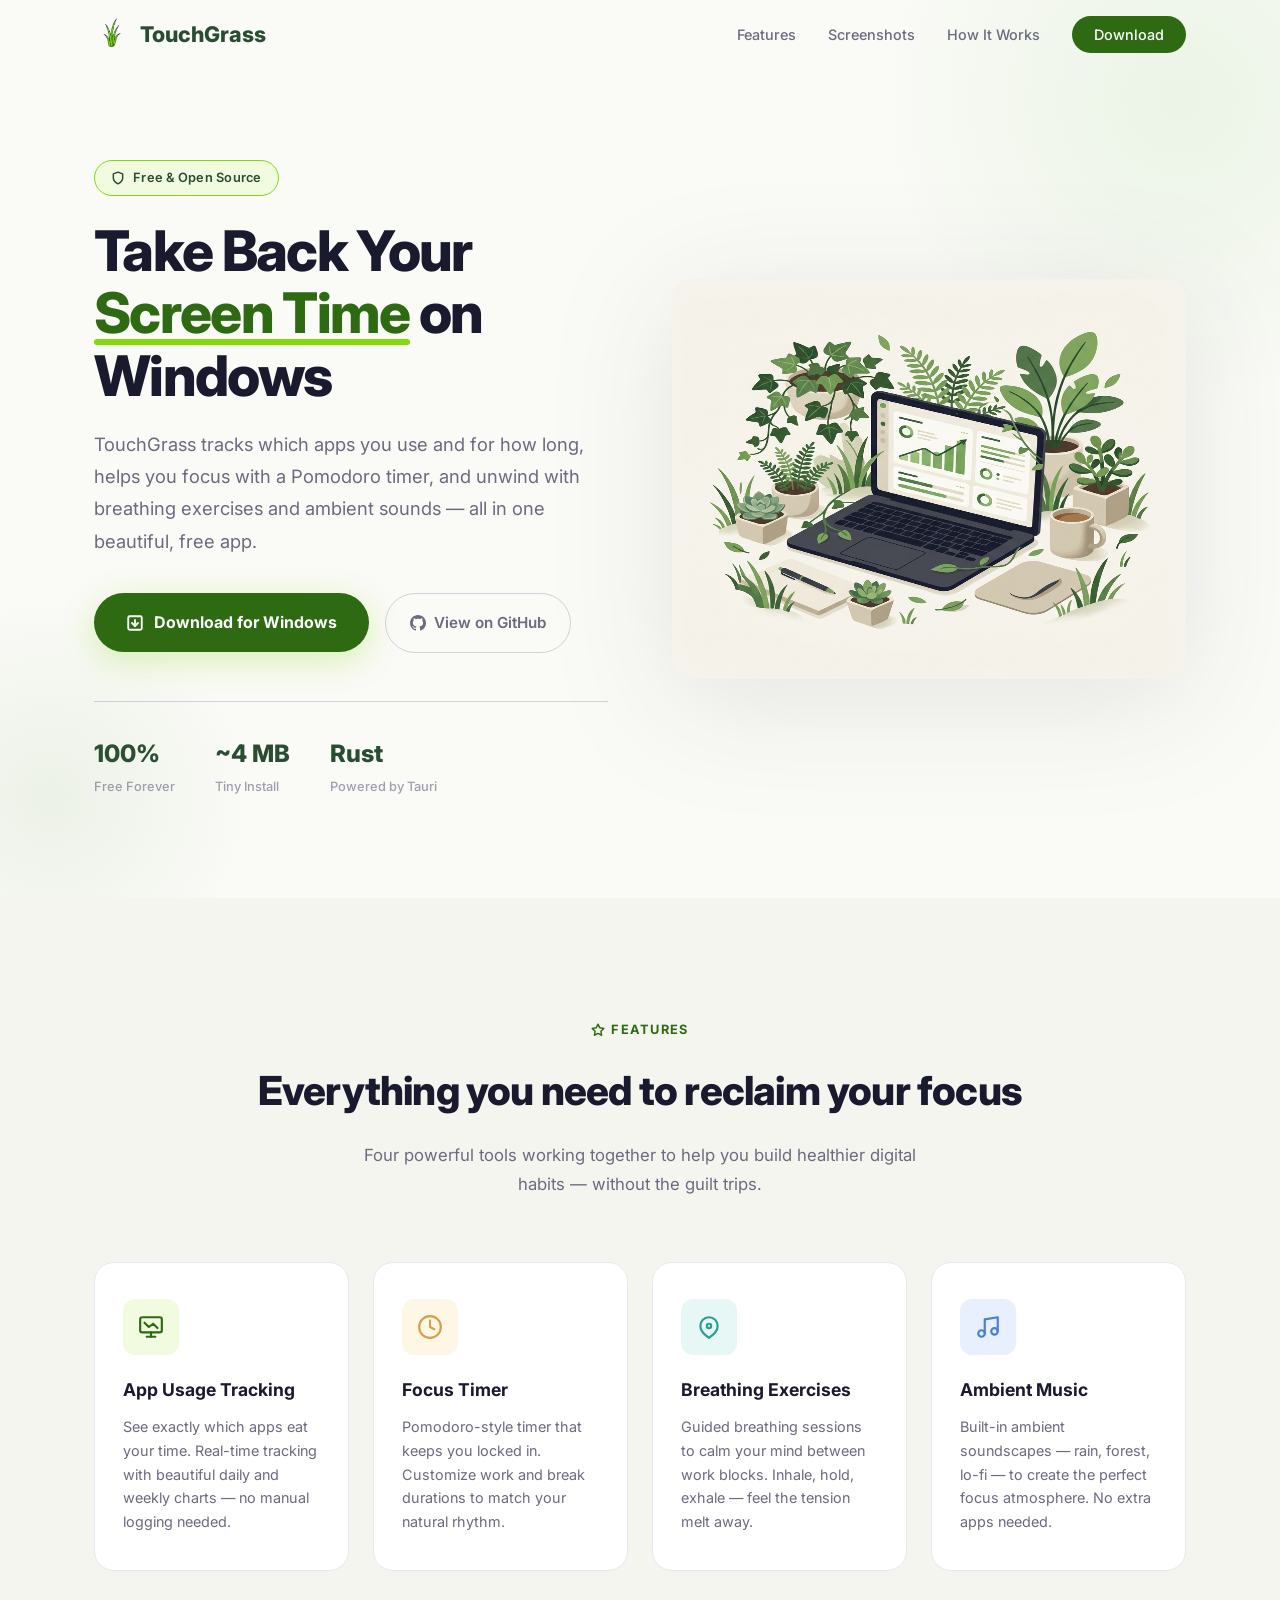
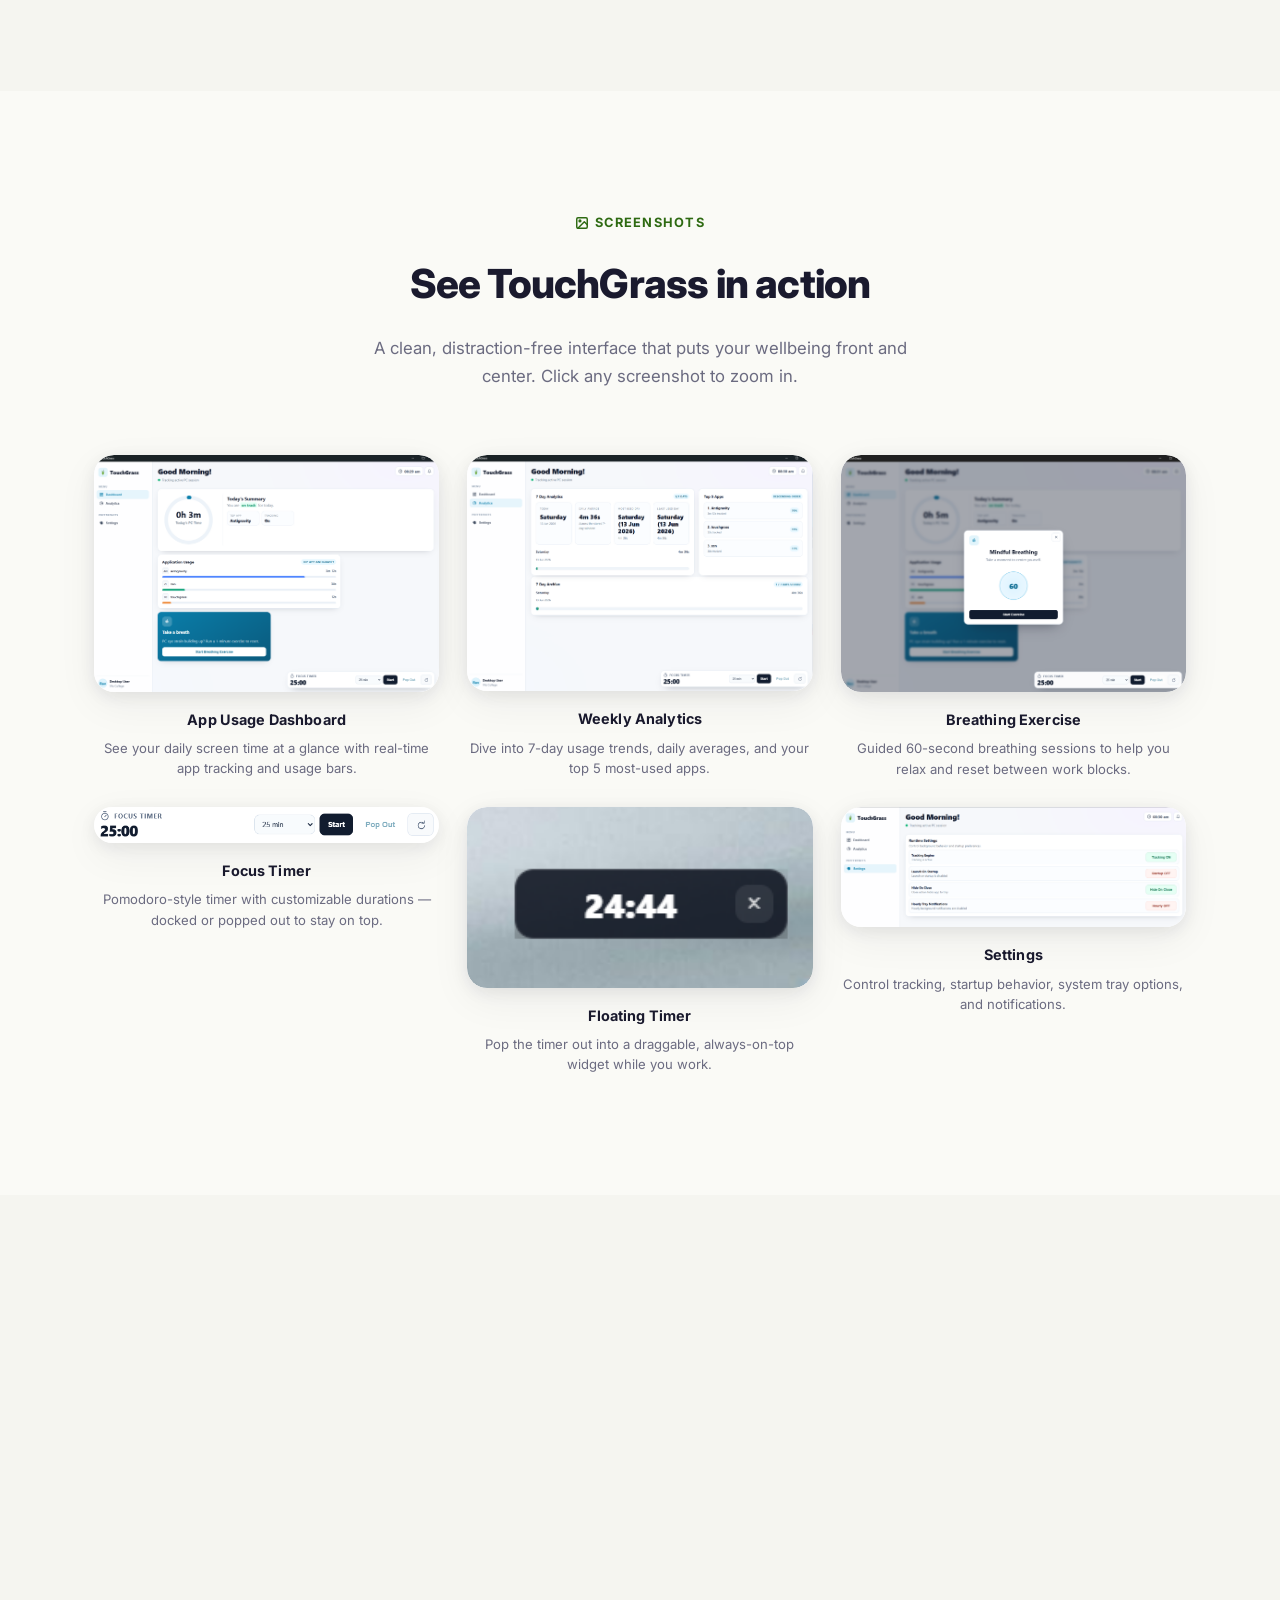
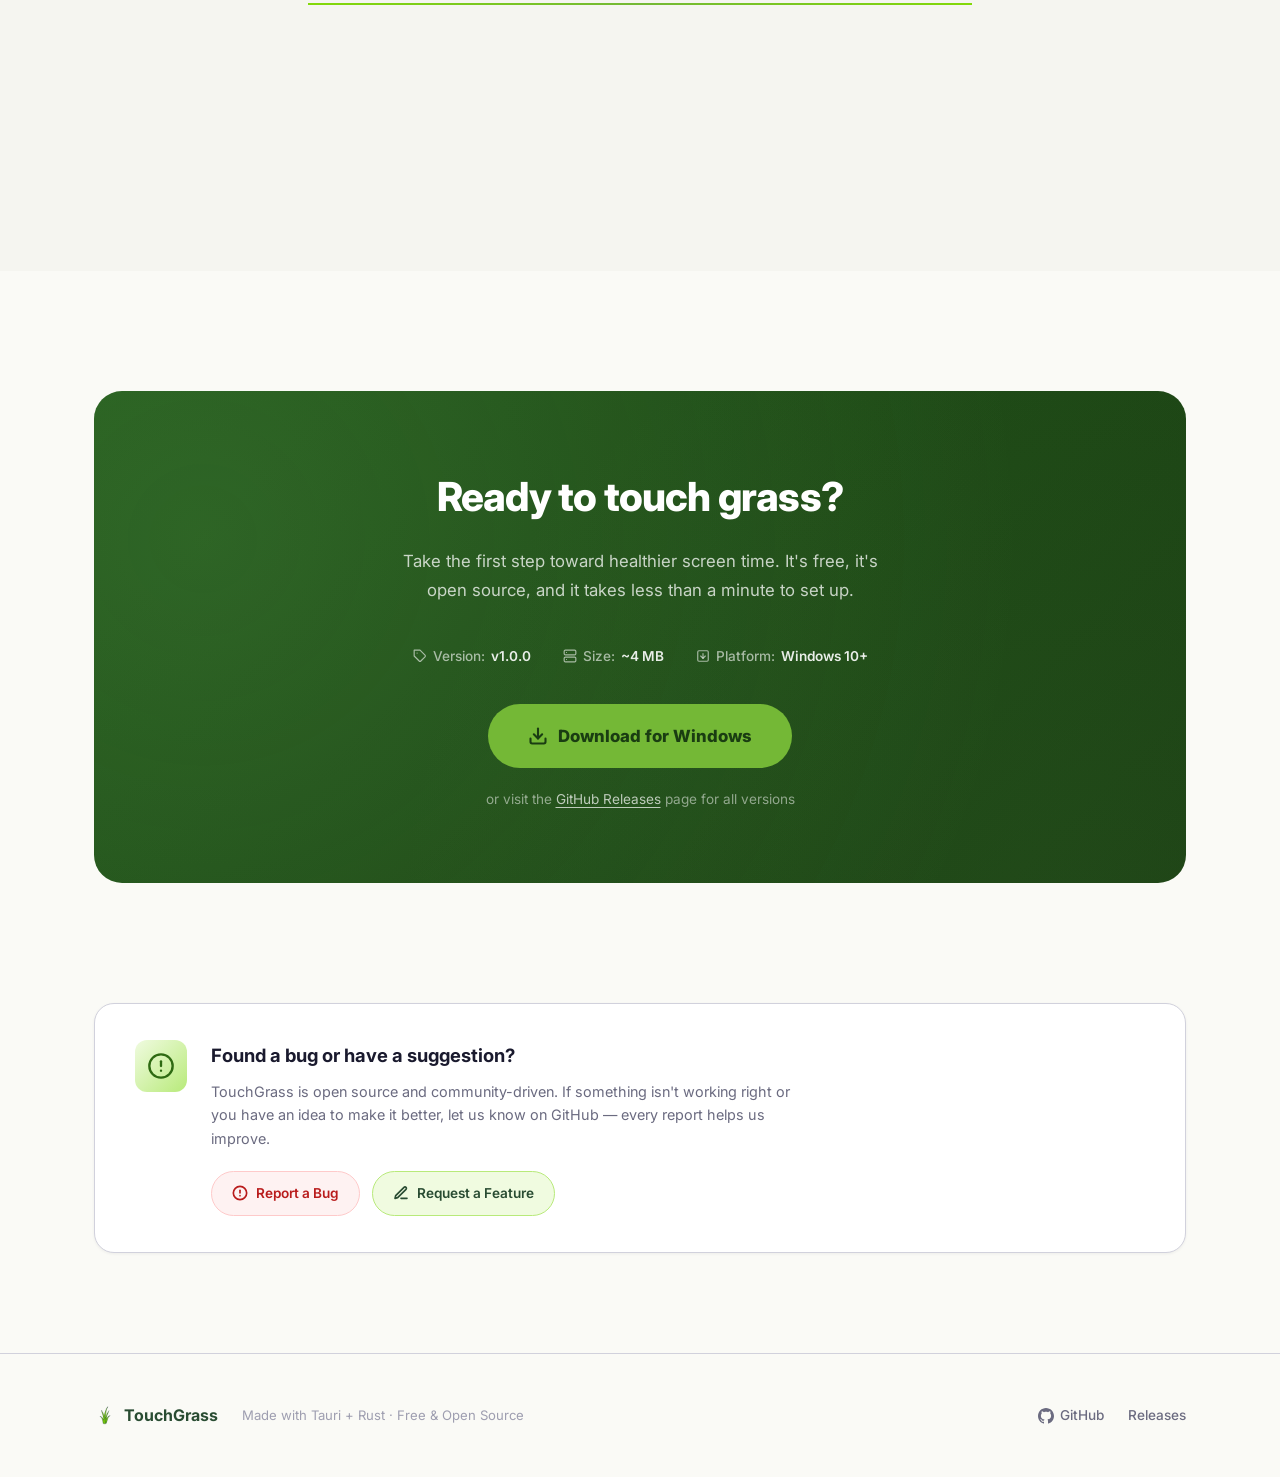
==== commit ebe8c820: "Added palette, darken the colour of site, added the updated setup binaries and added a bug report ca" ====
--- a/index.html
+++ b/index.html
@@ -72,7 +72,7 @@
   <noscript><link rel="stylesheet" href="styles/main.css"></noscript>
 
   <!-- ===== Critical CSS (inlined & minified) ===== -->
-  <style>*,*::before,*::after{margin:0;padding:0;box-sizing:border-box}:root{--green-900:#1e3500;--green-800:#2d4f00;--green-700:#3d6a00;--green-600:#569400;--green-500:#6bb804;--green-400:#7CD106;--green-300:#96de3e;--green-200:#b8ea7a;--green-100:#daf5b8;--green-50:#f0fbe0;--charcoal:#1a1a2e;--dark:#232336;--gray-800:#3a3a4e;--gray-600:#6b6b80;--gray-400:#9e9eb0;--gray-200:#d1d1dc;--gray-100:#e8e8ef;--off-white:#f5f5f0;--cream:#fafaf6;--white:#fff;--amber:#d4a04a;--amber-light:#f0d48a;--bg-primary:var(--cream);--bg-section-alt:var(--off-white);--text-primary:var(--charcoal);--text-secondary:var(--gray-600);--text-muted:var(--gray-400);--border-color:var(--gray-200);--font-sans:'Inter',-apple-system,BlinkMacSystemFont,'Segoe UI',sans-serif;--font-mono:'JetBrains Mono','Cascadia Code',monospace;--section-padding:120px 0;--container-max:1140px;--container-padding:0 24px;--radius-sm:8px;--radius-md:12px;--radius-lg:20px;--radius-xl:28px;--radius-full:9999px;--shadow-sm:0 1px 3px rgba(26,26,46,.06);--shadow-md:0 4px 16px rgba(26,26,46,.08);--shadow-lg:0 8px 32px rgba(26,26,46,.10);--shadow-xl:0 16px 48px rgba(26,26,46,.12);--shadow-green:0 8px 32px rgba(124,209,6,.30);--ease-out:cubic-bezier(.16,1,.3,1);--transition-fast:.2s var(--ease-out);--transition-base:.35s var(--ease-out);--transition-slow:.6s var(--ease-out)}html{scroll-behavior:smooth;-webkit-font-smoothing:antialiased;-moz-osx-font-smoothing:grayscale;font-size:16px}body{font-family:var(--font-sans);color:var(--text-primary);background:var(--bg-primary);line-height:1.7;overflow-x:hidden}img{max-width:100%;display:block}a{text-decoration:none;color:inherit}button{border:none;cursor:pointer;font-family:inherit}.container{max-width:var(--container-max);margin:0 auto;padding:var(--container-padding)}.reveal{opacity:0;transform:translateY(32px);transition:opacity .7s var(--ease-out),transform .7s var(--ease-out)}.reveal.visible{opacity:1;transform:translateY(0)}.reveal-delay-1{transition-delay:.1s}.reveal-delay-2{transition-delay:.2s}.reveal-delay-3{transition-delay:.3s}.reveal-delay-4{transition-delay:.4s}body.loading{opacity:0}body.loaded{opacity:1;transition:opacity .6s ease}.site-header{position:fixed;top:0;left:0;right:0;z-index:100;padding:16px 0;transition:background var(--transition-base),box-shadow var(--transition-base),padding var(--transition-base)}.site-header.scrolled{background:rgba(250,250,246,.92);backdrop-filter:blur(16px);-webkit-backdrop-filter:blur(16px);box-shadow:var(--shadow-sm);padding:10px 0}.nav-inner{display:flex;align-items:center;justify-content:space-between}.logo{display:flex;align-items:center;gap:10px;font-weight:800;font-size:1.35rem;color:var(--green-700)}.logo-icon-img{width:36px;height:36px;border-radius:var(--radius-sm);object-fit:contain}.nav-links{display:flex;align-items:center;gap:32px;list-style:none}.nav-links a{font-size:.9rem;font-weight:500;color:var(--text-secondary);transition:color var(--transition-fast);position:relative}.nav-cta{background:var(--green-600);color:#fff!important;padding:10px 22px;border-radius:var(--radius-full);font-weight:600;font-size:.875rem}.nav-toggle{display:none;flex-direction:column;gap:5px;background:none;padding:4px}.nav-toggle span{width:24px;height:2px;background:var(--charcoal);border-radius:2px}.hero{padding:160px 0 100px;position:relative;overflow:hidden}.hero-inner{display:grid;grid-template-columns:1fr 1fr;gap:64px;align-items:center}.hero-badge{display:inline-flex;align-items:center;gap:8px;background:var(--green-50);border:1px solid var(--green-200);color:var(--green-700);padding:6px 16px;border-radius:var(--radius-full);font-size:.8rem;font-weight:600;margin-bottom:24px;letter-spacing:.02em}.hero h1{font-size:clamp(2.4rem,5vw,3.5rem);font-weight:800;line-height:1.12;color:var(--charcoal);margin-bottom:20px;letter-spacing:-.03em}.hero h1 .accent{color:var(--green-600);position:relative}.hero-subtitle{font-size:1.15rem;color:var(--text-secondary);line-height:1.75;margin-bottom:36px;max-width:520px}.hero-actions{display:flex;align-items:center;gap:16px;flex-wrap:wrap}.btn-primary{display:inline-flex;align-items:center;gap:10px;background:var(--green-600);color:#fff;padding:16px 32px;border-radius:var(--radius-full);font-weight:700;font-size:1rem;transition:background var(--transition-fast),transform var(--transition-fast),box-shadow var(--transition-fast);box-shadow:var(--shadow-green)}.btn-secondary{display:inline-flex;align-items:center;gap:8px;background:transparent;color:var(--text-secondary);padding:16px 24px;border-radius:var(--radius-full);font-weight:600;font-size:.95rem;border:1.5px solid var(--border-color)}.hero-image{display:flex;justify-content:center;position:relative}.hero-image img{width:100%;max-width:520px;border-radius:var(--radius-lg);filter:drop-shadow(0 20px 60px rgba(26,26,46,.10))}.hero-stats{display:flex;gap:40px;margin-top:48px;padding-top:32px;border-top:1px solid var(--border-color)}.hero-stat-value{font-size:1.5rem;font-weight:800;color:var(--green-700)}.hero-stat-label{font-size:.8rem;color:var(--text-muted);margin-top:2px;font-weight:500}@media(max-width:768px){.nav-links{display:none}.nav-toggle{display:flex}.hero{padding:120px 0 80px}.hero-inner{grid-template-columns:1fr;gap:48px;text-align:center}.hero-subtitle{margin-left:auto;margin-right:auto}.hero-actions{justify-content:center}.hero-stats{justify-content:center}.hero-image{order:-1}}@media(max-width:480px){.hero h1{font-size:2rem}.hero-actions{flex-direction:column;width:100%}.btn-primary,.btn-secondary{width:100%;justify-content:center}}</style>
+  <style>*,*::before,*::after{margin:0;padding:0;box-sizing:border-box}:root{--green-900:#1a3d12;--green-800:#22571a;--green-700:#294c32;--green-600:#2e6a12;--green-500:#4f8f23;--green-400:#74b836;--green-300:#7fca28;--green-200:#83d909;--green-100:#b8ea7a;--green-50:#f0fbe0;--charcoal:#1a1a2e;--dark:#232336;--gray-800:#3a3a4e;--gray-600:#6b6b80;--gray-400:#9e9eb0;--gray-200:#d1d1dc;--gray-100:#e8e8ef;--off-white:#f5f5f0;--cream:#fafaf6;--white:#fff;--amber:#d4a04a;--amber-light:#f0d48a;--bg-primary:var(--cream);--bg-section-alt:var(--off-white);--text-primary:var(--charcoal);--text-secondary:var(--gray-600);--text-muted:var(--gray-400);--border-color:var(--gray-200);--font-sans:'Inter',-apple-system,BlinkMacSystemFont,'Segoe UI',sans-serif;--font-mono:'JetBrains Mono','Cascadia Code',monospace;--section-padding:120px 0;--container-max:1140px;--container-padding:0 24px;--radius-sm:8px;--radius-md:12px;--radius-lg:20px;--radius-xl:28px;--radius-full:9999px;--shadow-sm:0 1px 3px rgba(26,26,46,.06);--shadow-md:0 4px 16px rgba(26,26,46,.08);--shadow-lg:0 8px 32px rgba(26,26,46,.10);--shadow-xl:0 16px 48px rgba(26,26,46,.12);--shadow-green:0 8px 32px rgba(131,217,9,.28);--ease-out:cubic-bezier(.16,1,.3,1);--transition-fast:.2s var(--ease-out);--transition-base:.35s var(--ease-out);--transition-slow:.6s var(--ease-out)}html{scroll-behavior:smooth;-webkit-font-smoothing:antialiased;-moz-osx-font-smoothing:grayscale;font-size:16px}body{font-family:var(--font-sans);color:var(--text-primary);background:var(--bg-primary);line-height:1.7;overflow-x:hidden}img{max-width:100%;display:block}a{text-decoration:none;color:inherit}button{border:none;cursor:pointer;font-family:inherit}.container{max-width:var(--container-max);margin:0 auto;padding:var(--container-padding)}.reveal{opacity:0;transform:translateY(32px);transition:opacity .7s var(--ease-out),transform .7s var(--ease-out)}.reveal.visible{opacity:1;transform:translateY(0)}.reveal-delay-1{transition-delay:.1s}.reveal-delay-2{transition-delay:.2s}.reveal-delay-3{transition-delay:.3s}.reveal-delay-4{transition-delay:.4s}body.loading{opacity:0}body.loaded{opacity:1;transition:opacity .6s ease}.site-header{position:fixed;top:0;left:0;right:0;z-index:100;padding:16px 0;transition:background var(--transition-base),box-shadow var(--transition-base),padding var(--transition-base)}.site-header.scrolled{background:rgba(250,250,246,.92);backdrop-filter:blur(16px);-webkit-backdrop-filter:blur(16px);box-shadow:var(--shadow-sm);padding:10px 0}.nav-inner{display:flex;align-items:center;justify-content:space-between}.logo{display:flex;align-items:center;gap:10px;font-weight:800;font-size:1.35rem;color:var(--green-700)}.logo-icon-img{width:36px;height:36px;border-radius:var(--radius-sm);object-fit:contain}.nav-links{display:flex;align-items:center;gap:32px;list-style:none}.nav-links a{font-size:.9rem;font-weight:500;color:var(--text-secondary);transition:color var(--transition-fast);position:relative}.nav-cta{background:var(--green-600);color:#fff!important;padding:10px 22px;border-radius:var(--radius-full);font-weight:600;font-size:.875rem}.nav-toggle{display:none;flex-direction:column;gap:5px;background:none;padding:4px}.nav-toggle span{width:24px;height:2px;background:var(--charcoal);border-radius:2px}.hero{padding:160px 0 100px;position:relative;overflow:hidden}.hero-inner{display:grid;grid-template-columns:1fr 1fr;gap:64px;align-items:center}.hero-badge{display:inline-flex;align-items:center;gap:8px;background:var(--green-50);border:1px solid var(--green-200);color:var(--green-700);padding:6px 16px;border-radius:var(--radius-full);font-size:.8rem;font-weight:600;margin-bottom:24px;letter-spacing:.02em}.hero h1{font-size:clamp(2.4rem,5vw,3.5rem);font-weight:800;line-height:1.12;color:var(--charcoal);margin-bottom:20px;letter-spacing:-.03em}.hero h1 .accent{color:var(--green-600);position:relative}.hero-subtitle{font-size:1.15rem;color:var(--text-secondary);line-height:1.75;margin-bottom:36px;max-width:520px}.hero-actions{display:flex;align-items:center;gap:16px;flex-wrap:wrap}.btn-primary{display:inline-flex;align-items:center;gap:10px;background:var(--green-600);color:#fff;padding:16px 32px;border-radius:var(--radius-full);font-weight:700;font-size:1rem;transition:background var(--transition-fast),transform var(--transition-fast),box-shadow var(--transition-fast);box-shadow:var(--shadow-green)}.btn-secondary{display:inline-flex;align-items:center;gap:8px;background:transparent;color:var(--text-secondary);padding:16px 24px;border-radius:var(--radius-full);font-weight:600;font-size:.95rem;border:1.5px solid var(--border-color)}.hero-image{display:flex;justify-content:center;position:relative}.hero-image img{width:100%;max-width:520px;border-radius:var(--radius-lg);filter:drop-shadow(0 20px 60px rgba(26,26,46,.10))}.hero-stats{display:flex;gap:40px;margin-top:48px;padding-top:32px;border-top:1px solid var(--border-color)}.hero-stat-value{font-size:1.5rem;font-weight:800;color:var(--green-700)}.hero-stat-label{font-size:.8rem;color:var(--text-muted);margin-top:2px;font-weight:500}@media(max-width:768px){.nav-links{display:none}.nav-toggle{display:flex}.hero{padding:120px 0 80px}.hero-inner{grid-template-columns:1fr;gap:48px;text-align:center}.hero-subtitle{margin-left:auto;margin-right:auto}.hero-actions{justify-content:center}.hero-stats{justify-content:center}.hero-image{order:-1}}@media(max-width:480px){.hero h1{font-size:2rem}.hero-actions{flex-direction:column;width:100%}.btn-primary,.btn-secondary{width:100%;justify-content:center}}</style>
 </head>
 <body class="loading">
 
@@ -341,6 +341,31 @@
 
           <div class="download-sublink">
             or visit the <a href="https://github.com/Pranayy1/TouchGrass/releases" target="_blank" rel="noopener noreferrer">GitHub Releases</a> page for all versions
+          </div>
+        </div>
+      </div>
+    </section>
+
+    <!-- ===== BUG REPORT / FEEDBACK ===== -->
+    <section class="feedback" id="feedback">
+      <div class="container">
+        <div class="feedback-card reveal">
+          <div class="feedback-icon" aria-hidden="true">
+            <svg width="28" height="28" viewBox="0 0 24 24" fill="none" stroke="currentColor" stroke-width="2" stroke-linecap="round" stroke-linejoin="round"><circle cx="12" cy="12" r="10"/><line x1="12" y1="8" x2="12" y2="12"/><line x1="12" y1="16" x2="12.01" y2="16"/></svg>
+          </div>
+          <div class="feedback-body">
+            <h2>Found a bug or have a suggestion?</h2>
+            <p>TouchGrass is open source and community-driven. If something isn't working right or you have an idea to make it better, let us know on GitHub — every report helps us improve.</p>
+            <div class="feedback-actions">
+              <a href="https://github.com/Pranayy1/TouchGrass/issues/new?template=bug_report.md" class="btn-feedback btn-feedback--bug" id="report-bug-btn" target="_blank" rel="noopener noreferrer">
+                <svg width="16" height="16" viewBox="0 0 24 24" fill="none" stroke="currentColor" stroke-width="2.5" stroke-linecap="round" stroke-linejoin="round"><circle cx="12" cy="12" r="10"/><line x1="12" y1="8" x2="12" y2="12"/><line x1="12" y1="16" x2="12.01" y2="16"/></svg>
+                Report a Bug
+              </a>
+              <a href="https://github.com/Pranayy1/TouchGrass/issues/new?template=feature_request.md" class="btn-feedback btn-feedback--feature" id="request-feature-btn" target="_blank" rel="noopener noreferrer">
+                <svg width="16" height="16" viewBox="0 0 24 24" fill="none" stroke="currentColor" stroke-width="2.5" stroke-linecap="round" stroke-linejoin="round"><path d="M12 20h9"/><path d="M16.5 3.5a2.121 2.121 0 0 1 3 3L7 19l-4 1 1-4L16.5 3.5z"/></svg>
+                Request a Feature
+              </a>
+            </div>
           </div>
         </div>
       </div>
--- a/styles/main.css
+++ b/styles/main.css
@@ -6,16 +6,16 @@
 
 /* --- CSS Custom Properties --- */
 :root {
-  /* Lime Greens — built from #7CD106 */
-  --green-900: #1e3500;
-  --green-800: #2d4f00;
-  --green-700: #3d6a00;
-  --green-600: #569400;
-  --green-500: #6bb804;
-  --green-400: #7CD106;
-  --green-300: #96de3e;
-  --green-200: #b8ea7a;
-  --green-100: #daf5b8;
+  /* TouchGrass Greens — from brand palette */
+  --green-900: #1a3d12;
+  --green-800: #22571a;
+  --green-700: #294c32;
+  --green-600: #2e6a12;
+  --green-500: #4f8f23;
+  --green-400: #74b836;
+  --green-300: #7fca28;
+  --green-200: #83d909;
+  --green-100: #b8ea7a;
   --green-50:  #f0fbe0;
 
   /* Neutrals */
@@ -63,7 +63,7 @@
   --shadow-md: 0 4px 16px rgba(26,26,46,0.08);
   --shadow-lg: 0 8px 32px rgba(26,26,46,0.10);
   --shadow-xl: 0 16px 48px rgba(26,26,46,0.12);
-  --shadow-green: 0 8px 32px rgba(124,209,6,0.30);
+  --shadow-green: 0 8px 32px rgba(131,217,9,0.28);
 
   /* Transitions */
   --ease-out: cubic-bezier(0.16, 1, 0.3, 1);
@@ -710,6 +710,94 @@
   transition: color var(--transition-fast);
 }
 .download-sublink a:hover { color: white; }
+
+/* ========================================
+   FEEDBACK / BUG REPORT
+   ======================================== */
+.feedback {
+  padding: 0 0 100px;
+}
+
+.feedback-card {
+  display: flex;
+  align-items: flex-start;
+  gap: 24px;
+  background: var(--white);
+  border: 1px solid var(--border-color);
+  border-radius: var(--radius-lg);
+  padding: 36px 40px;
+  box-shadow: var(--shadow-sm);
+  transition: box-shadow var(--transition-base), border-color var(--transition-base);
+}
+.feedback-card:hover {
+  box-shadow: var(--shadow-md);
+  border-color: var(--green-100);
+}
+
+.feedback-icon {
+  flex-shrink: 0;
+  width: 52px; height: 52px;
+  background: linear-gradient(135deg, var(--green-50), var(--green-100));
+  border-radius: var(--radius-md);
+  display: flex;
+  align-items: center;
+  justify-content: center;
+  color: var(--green-600);
+}
+
+.feedback-body h2 {
+  font-size: 1.15rem;
+  font-weight: 700;
+  color: var(--charcoal);
+  margin-bottom: 8px;
+}
+.feedback-body p {
+  font-size: 0.9rem;
+  color: var(--text-secondary);
+  line-height: 1.65;
+  margin-bottom: 20px;
+  max-width: 600px;
+}
+
+.feedback-actions {
+  display: flex;
+  gap: 12px;
+  flex-wrap: wrap;
+}
+
+.btn-feedback {
+  display: inline-flex;
+  align-items: center;
+  gap: 8px;
+  padding: 10px 20px;
+  border-radius: var(--radius-full);
+  font-weight: 600;
+  font-size: 0.85rem;
+  transition: background var(--transition-fast), transform var(--transition-fast), box-shadow var(--transition-fast);
+}
+.btn-feedback:hover {
+  transform: translateY(-1px);
+}
+
+.btn-feedback--bug {
+  background: #fef2f2;
+  color: #b91c1c;
+  border: 1px solid #fecaca;
+}
+.btn-feedback--bug:hover {
+  background: #fee2e2;
+  box-shadow: 0 4px 12px rgba(185,28,28,0.12);
+}
+
+.btn-feedback--feature {
+  background: var(--green-50);
+  color: var(--green-700);
+  border: 1px solid var(--green-100);
+}
+.btn-feedback--feature:hover {
+  background: var(--green-100);
+  box-shadow: 0 4px 12px rgba(79,143,35,0.12);
+}
 
 /* ========================================
    FOOTER
@@ -944,6 +1032,10 @@
 
   .footer-inner { flex-direction: column; text-align: center; }
   .footer-left { flex-direction: column; }
+
+  .feedback-card { flex-direction: column; padding: 28px 24px; }
+  .feedback-actions { flex-direction: column; }
+  .btn-feedback { width: 100%; justify-content: center; }
 }
 
 @media (max-width: 480px) {
--- a/styles/main.css
+++ b/styles/main.css
@@ -6,16 +6,16 @@
 
 /* --- CSS Custom Properties --- */
 :root {
-  /* Lime Greens — built from #7CD106 */
-  --green-900: #1e3500;
-  --green-800: #2d4f00;
-  --green-700: #3d6a00;
-  --green-600: #569400;
-  --green-500: #6bb804;
-  --green-400: #7CD106;
-  --green-300: #96de3e;
-  --green-200: #b8ea7a;
-  --green-100: #daf5b8;
+  /* TouchGrass Greens — from brand palette */
+  --green-900: #1a3d12;
+  --green-800: #22571a;
+  --green-700: #294c32;
+  --green-600: #2e6a12;
+  --green-500: #4f8f23;
+  --green-400: #74b836;
+  --green-300: #7fca28;
+  --green-200: #83d909;
+  --green-100: #b8ea7a;
   --green-50:  #f0fbe0;
 
   /* Neutrals */
@@ -63,7 +63,7 @@
   --shadow-md: 0 4px 16px rgba(26,26,46,0.08);
   --shadow-lg: 0 8px 32px rgba(26,26,46,0.10);
   --shadow-xl: 0 16px 48px rgba(26,26,46,0.12);
-  --shadow-green: 0 8px 32px rgba(124,209,6,0.30);
+  --shadow-green: 0 8px 32px rgba(131,217,9,0.28);
 
   /* Transitions */
   --ease-out: cubic-bezier(0.16, 1, 0.3, 1);
@@ -710,6 +710,94 @@
   transition: color var(--transition-fast);
 }
 .download-sublink a:hover { color: white; }
+
+/* ========================================
+   FEEDBACK / BUG REPORT
+   ======================================== */
+.feedback {
+  padding: 0 0 100px;
+}
+
+.feedback-card {
+  display: flex;
+  align-items: flex-start;
+  gap: 24px;
+  background: var(--white);
+  border: 1px solid var(--border-color);
+  border-radius: var(--radius-lg);
+  padding: 36px 40px;
+  box-shadow: var(--shadow-sm);
+  transition: box-shadow var(--transition-base), border-color var(--transition-base);
+}
+.feedback-card:hover {
+  box-shadow: var(--shadow-md);
+  border-color: var(--green-100);
+}
+
+.feedback-icon {
+  flex-shrink: 0;
+  width: 52px; height: 52px;
+  background: linear-gradient(135deg, var(--green-50), var(--green-100));
+  border-radius: var(--radius-md);
+  display: flex;
+  align-items: center;
+  justify-content: center;
+  color: var(--green-600);
+}
+
+.feedback-body h2 {
+  font-size: 1.15rem;
+  font-weight: 700;
+  color: var(--charcoal);
+  margin-bottom: 8px;
+}
+.feedback-body p {
+  font-size: 0.9rem;
+  color: var(--text-secondary);
+  line-height: 1.65;
+  margin-bottom: 20px;
+  max-width: 600px;
+}
+
+.feedback-actions {
+  display: flex;
+  gap: 12px;
+  flex-wrap: wrap;
+}
+
+.btn-feedback {
+  display: inline-flex;
+  align-items: center;
+  gap: 8px;
+  padding: 10px 20px;
+  border-radius: var(--radius-full);
+  font-weight: 600;
+  font-size: 0.85rem;
+  transition: background var(--transition-fast), transform var(--transition-fast), box-shadow var(--transition-fast);
+}
+.btn-feedback:hover {
+  transform: translateY(-1px);
+}
+
+.btn-feedback--bug {
+  background: #fef2f2;
+  color: #b91c1c;
+  border: 1px solid #fecaca;
+}
+.btn-feedback--bug:hover {
+  background: #fee2e2;
+  box-shadow: 0 4px 12px rgba(185,28,28,0.12);
+}
+
+.btn-feedback--feature {
+  background: var(--green-50);
+  color: var(--green-700);
+  border: 1px solid var(--green-100);
+}
+.btn-feedback--feature:hover {
+  background: var(--green-100);
+  box-shadow: 0 4px 12px rgba(79,143,35,0.12);
+}
 
 /* ========================================
    FOOTER
@@ -944,6 +1032,10 @@
 
   .footer-inner { flex-direction: column; text-align: center; }
   .footer-left { flex-direction: column; }
+
+  .feedback-card { flex-direction: column; padding: 28px 24px; }
+  .feedback-actions { flex-direction: column; }
+  .btn-feedback { width: 100%; justify-content: center; }
 }
 
 @media (max-width: 480px) {
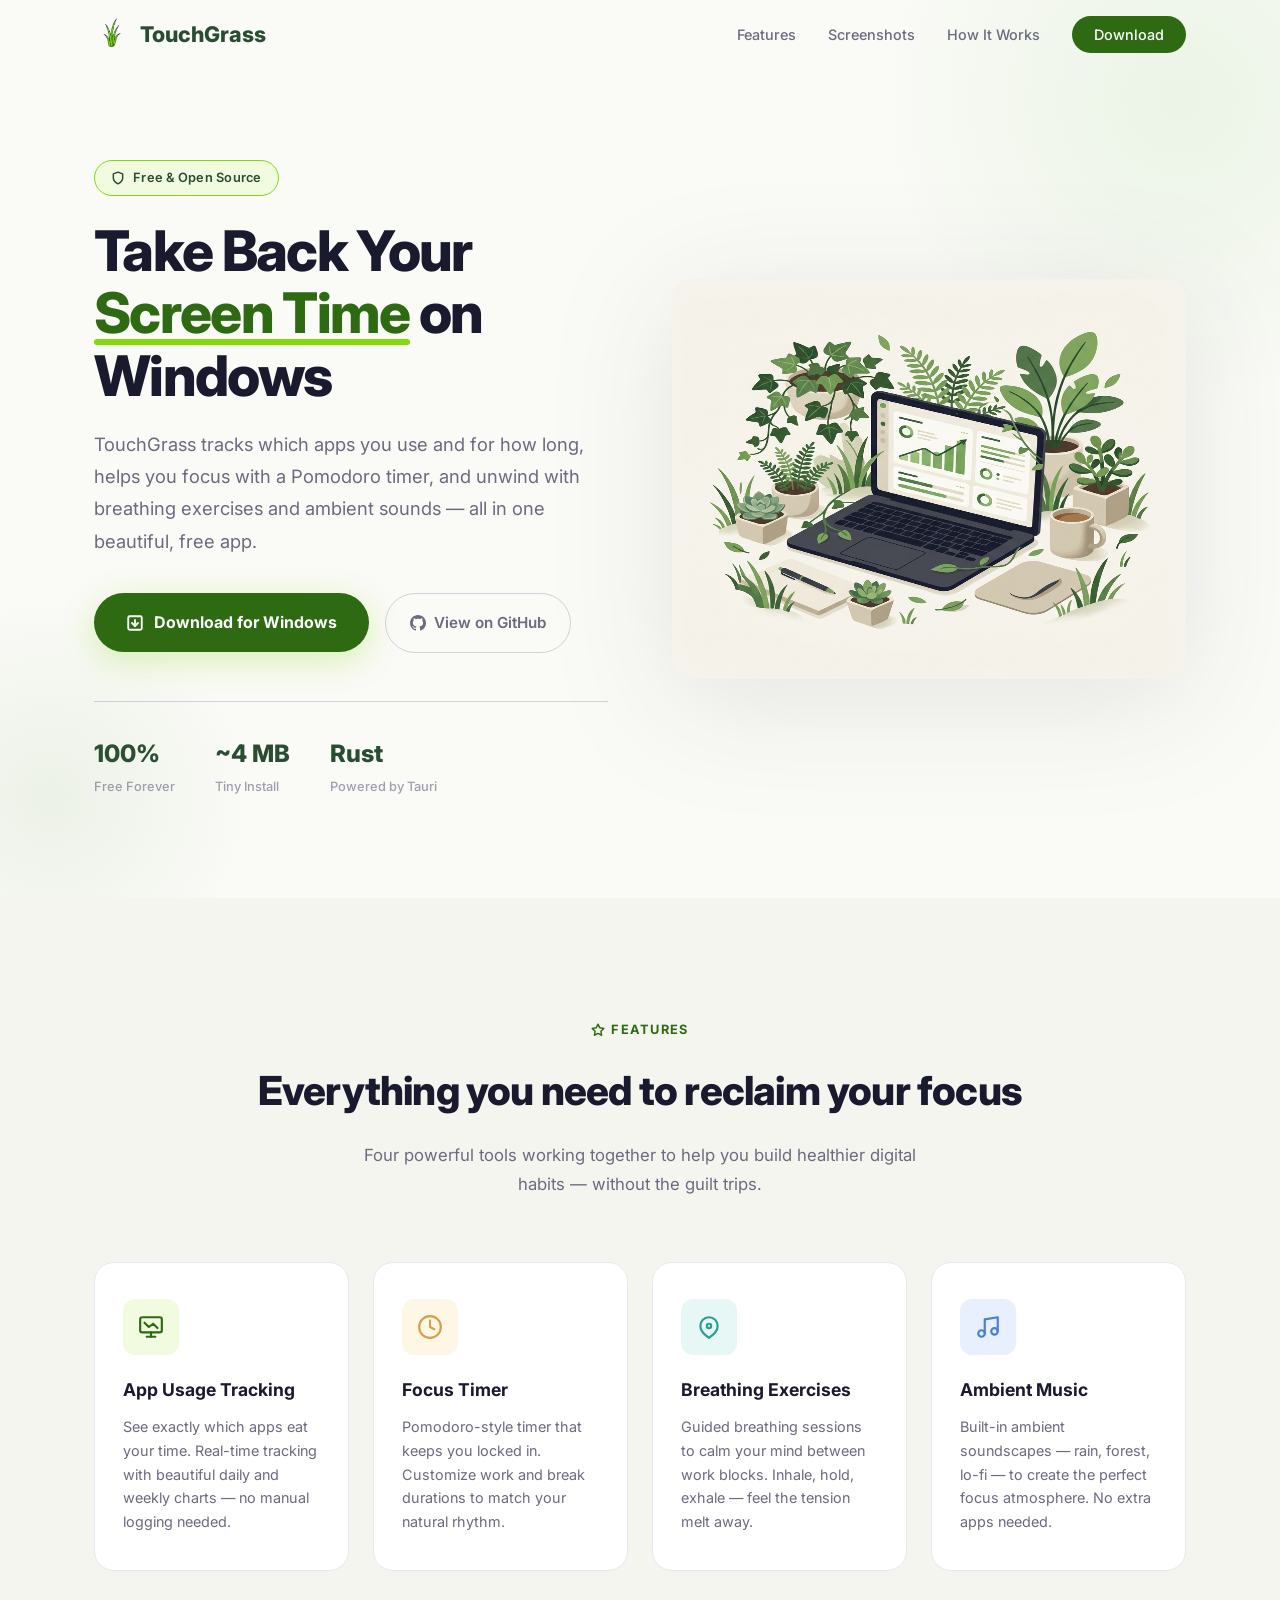
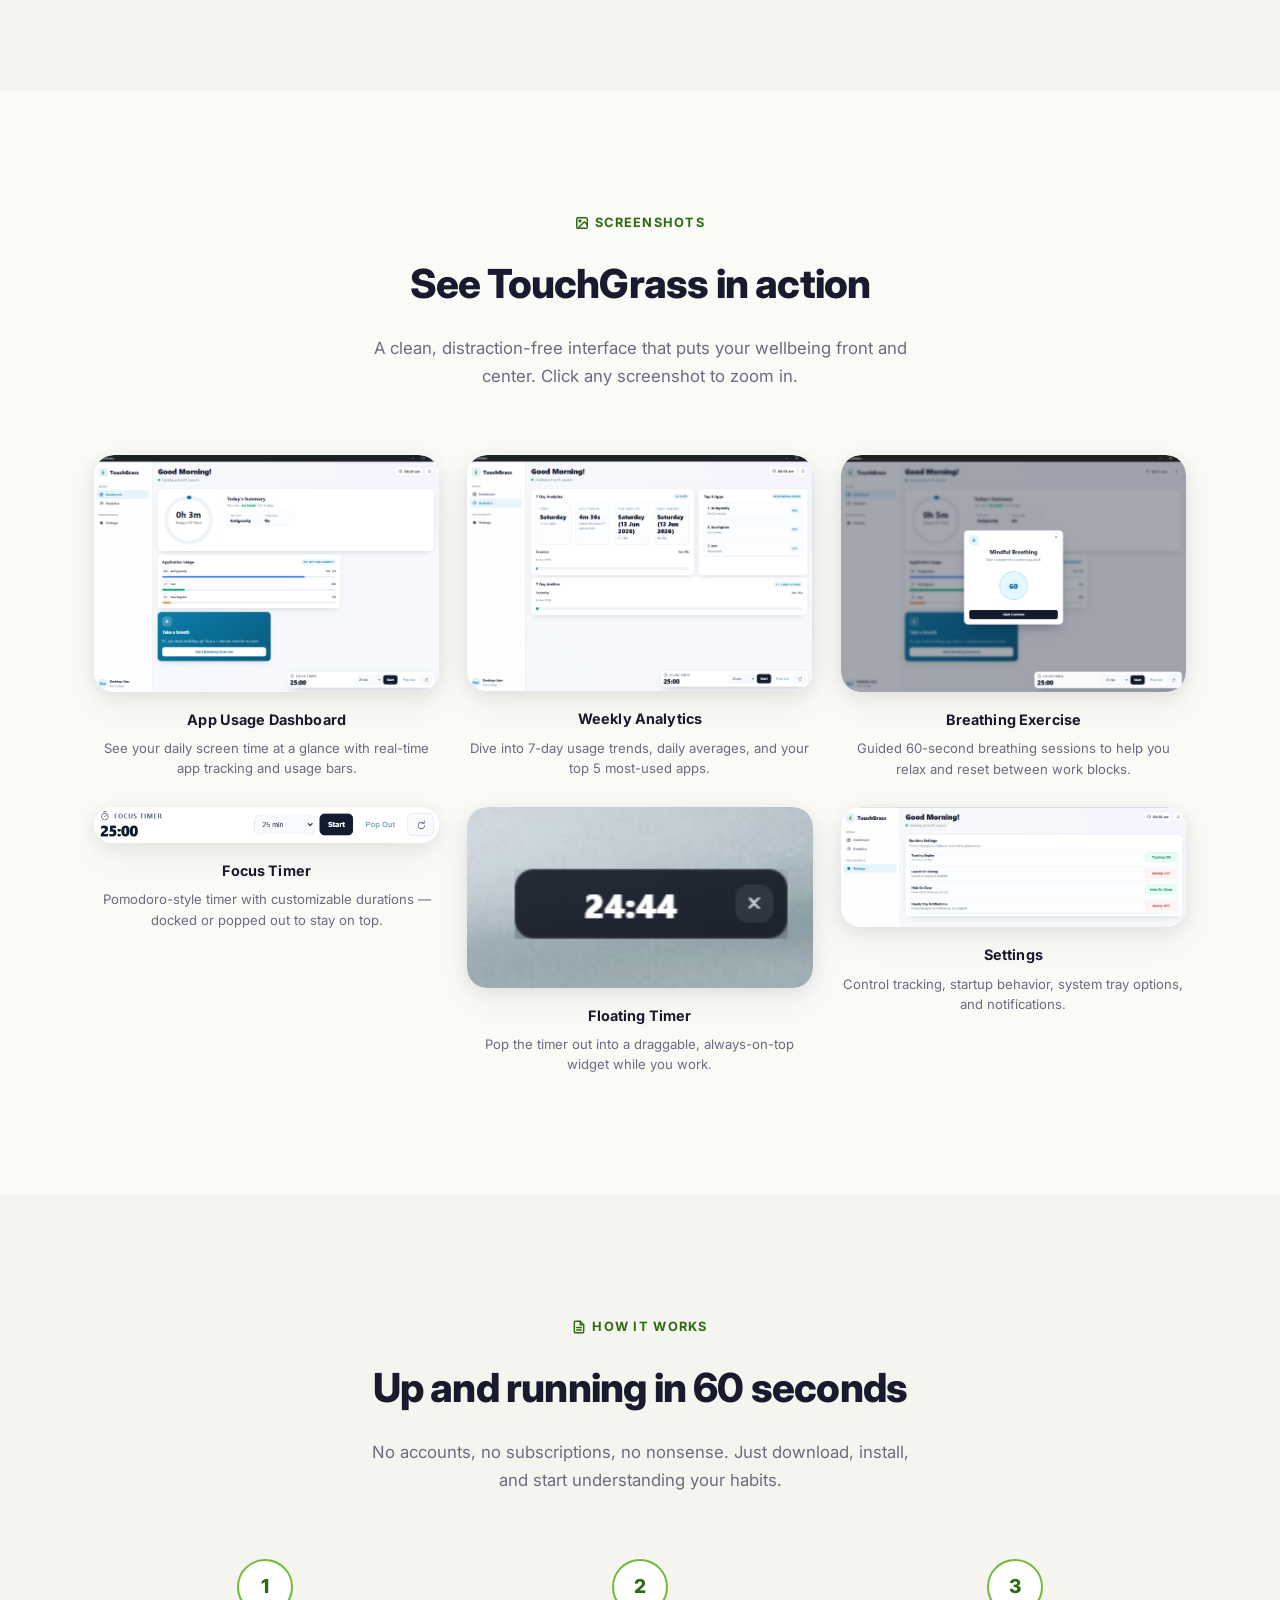
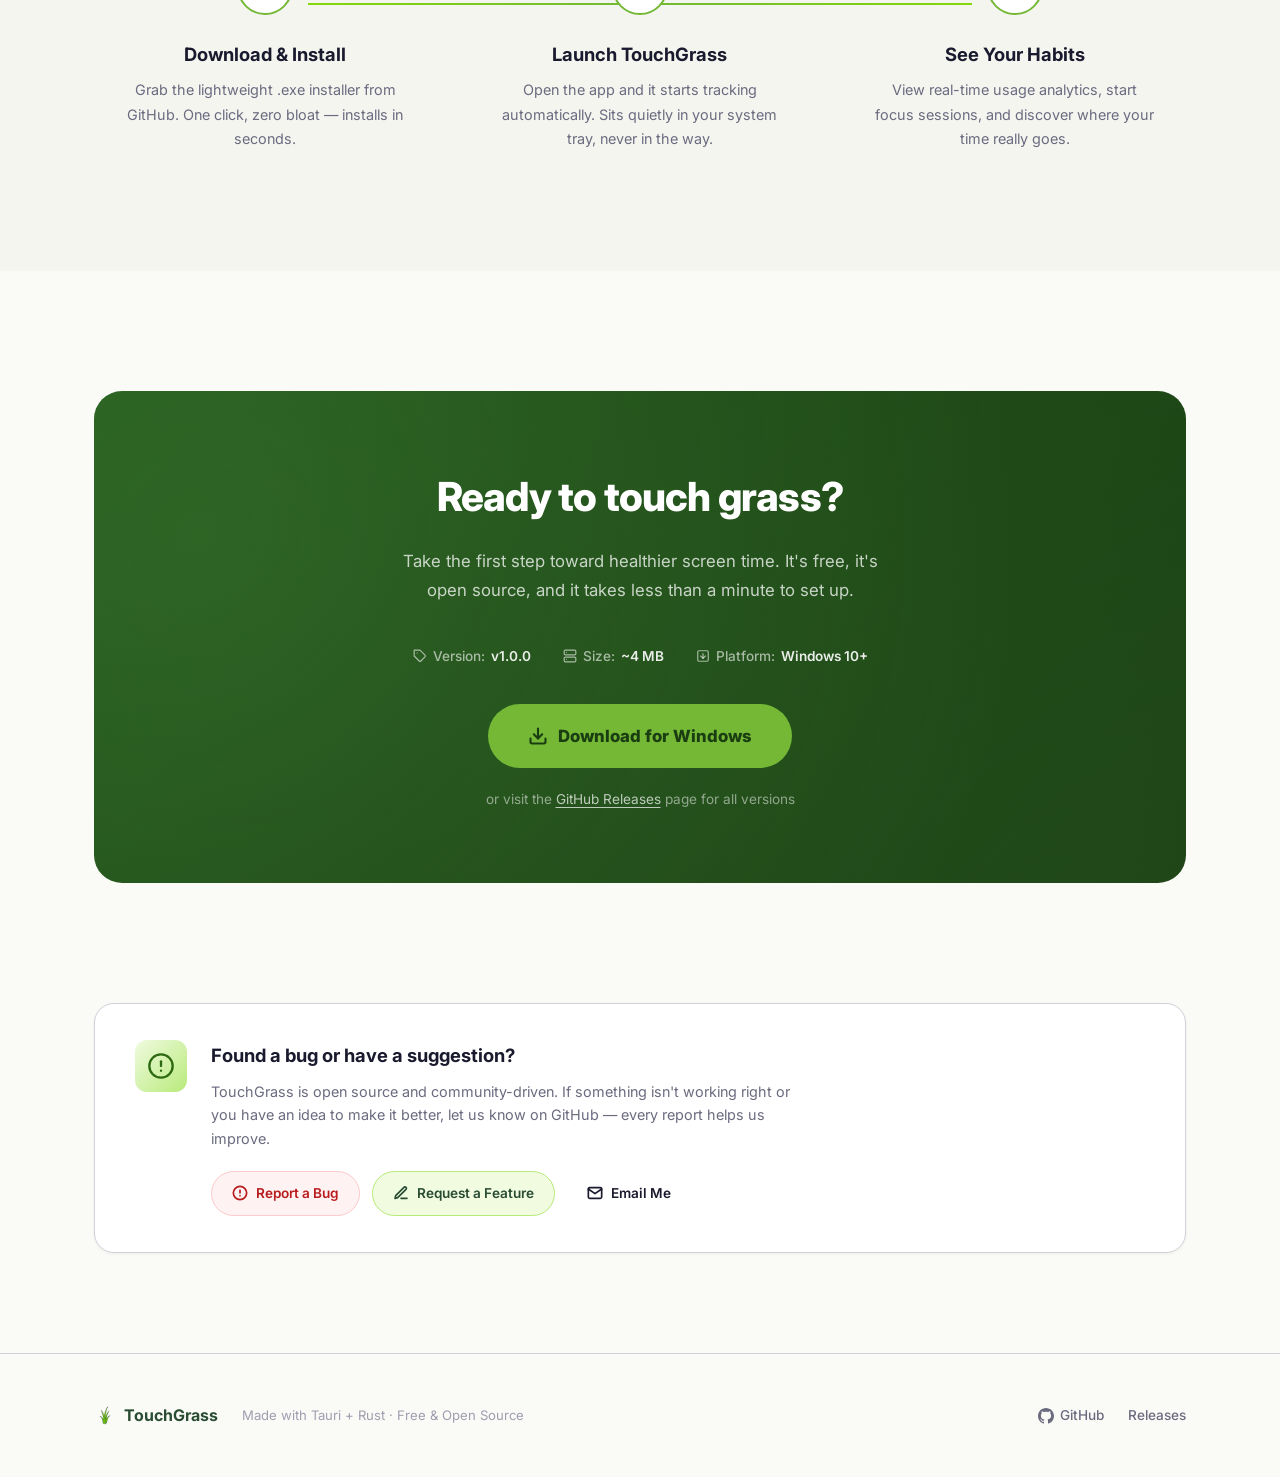
==== commit 5fc5c192: "Added my email for end users to context the dev for reporting bugs and other things" ====
--- a/index.html
+++ b/index.html
@@ -365,6 +365,10 @@
                 <svg width="16" height="16" viewBox="0 0 24 24" fill="none" stroke="currentColor" stroke-width="2.5" stroke-linecap="round" stroke-linejoin="round"><path d="M12 20h9"/><path d="M16.5 3.5a2.121 2.121 0 0 1 3 3L7 19l-4 1 1-4L16.5 3.5z"/></svg>
                 Request a Feature
               </a>
+              <a href="mailto:pranaypandey.dev@gmail.com" class="btn-feedback btn-feedback--email" id="email-dev-btn">
+                <svg width="16" height="16" viewBox="0 0 24 24" fill="none" stroke="currentColor" stroke-width="2.5" stroke-linecap="round" stroke-linejoin="round"><path d="M4 4h16c1.1 0 2 .9 2 2v12c0 1.1-.9 2-2 2H4c-1.1 0-2-.9-2-2V6c0-1.1.9-2 2-2z"/><polyline points="22,6 12,13 2,6"/></svg>
+                Email Me
+              </a>
             </div>
           </div>
         </div>
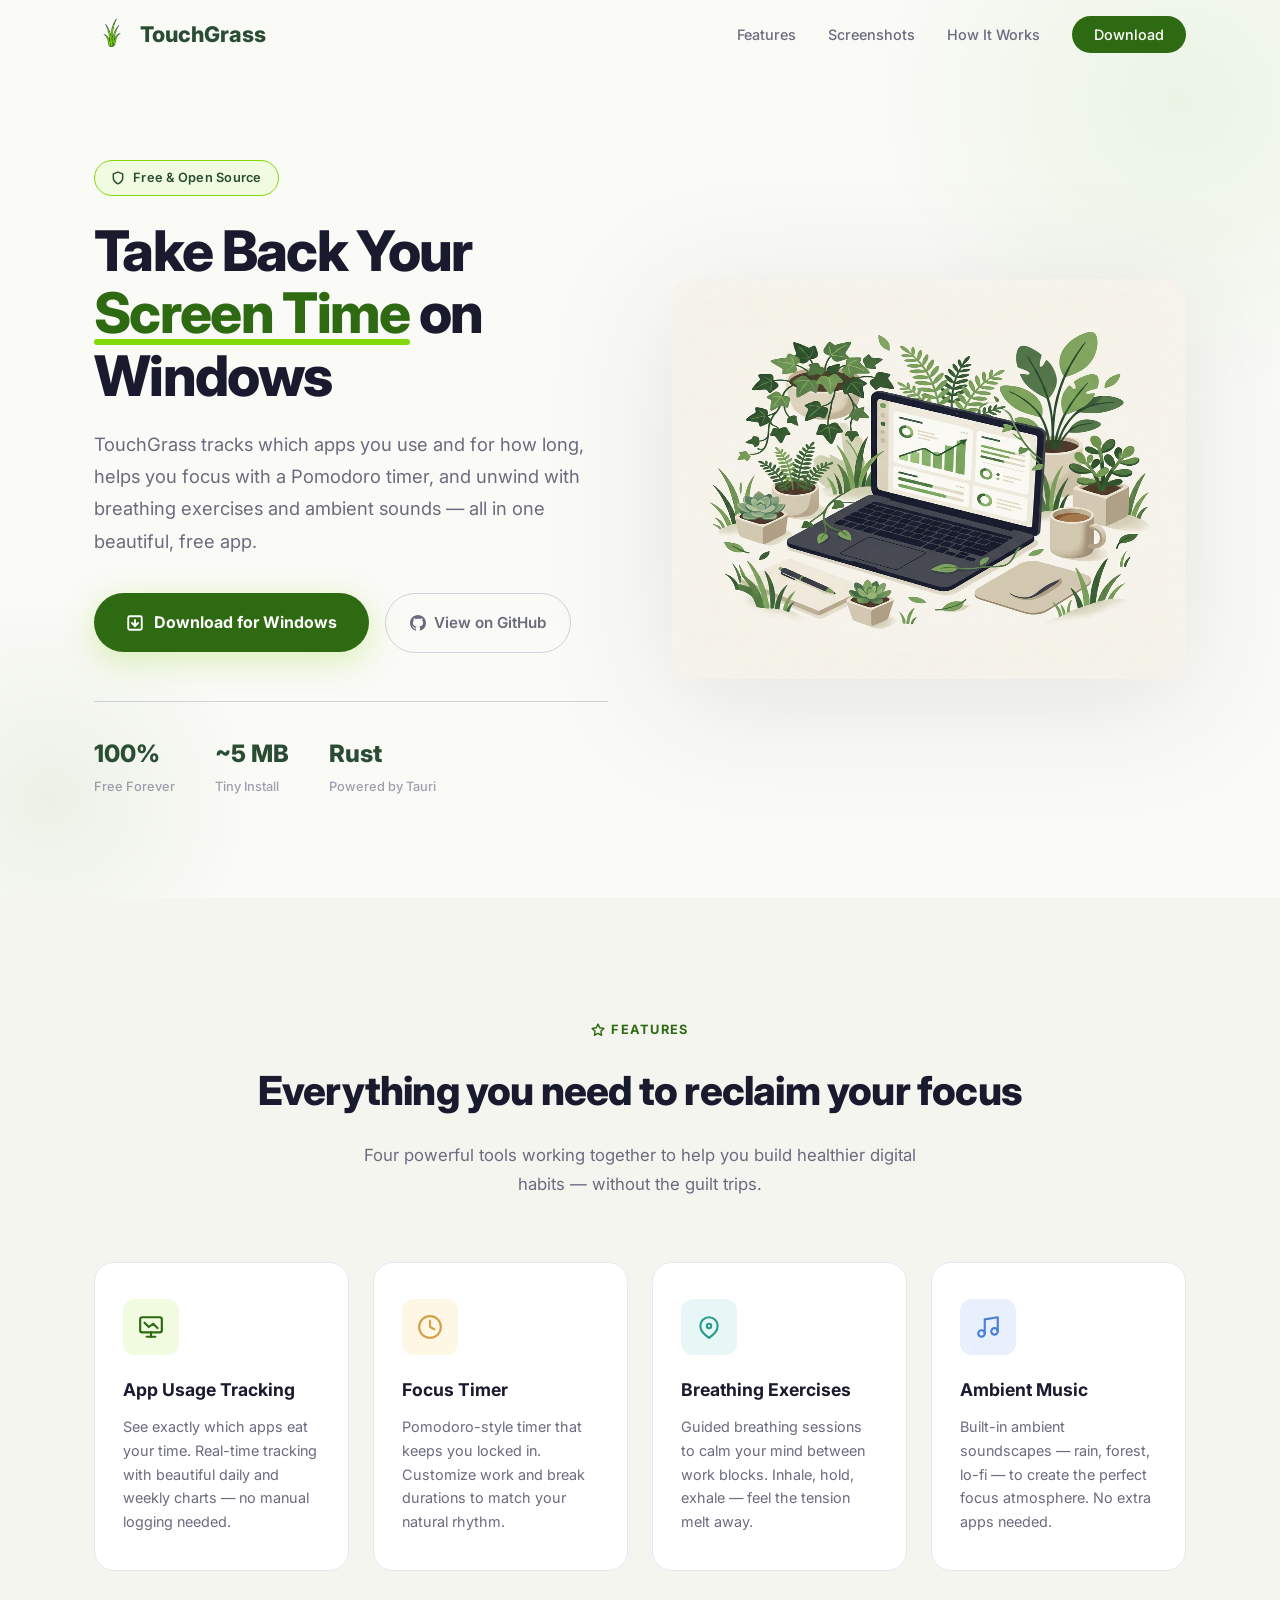
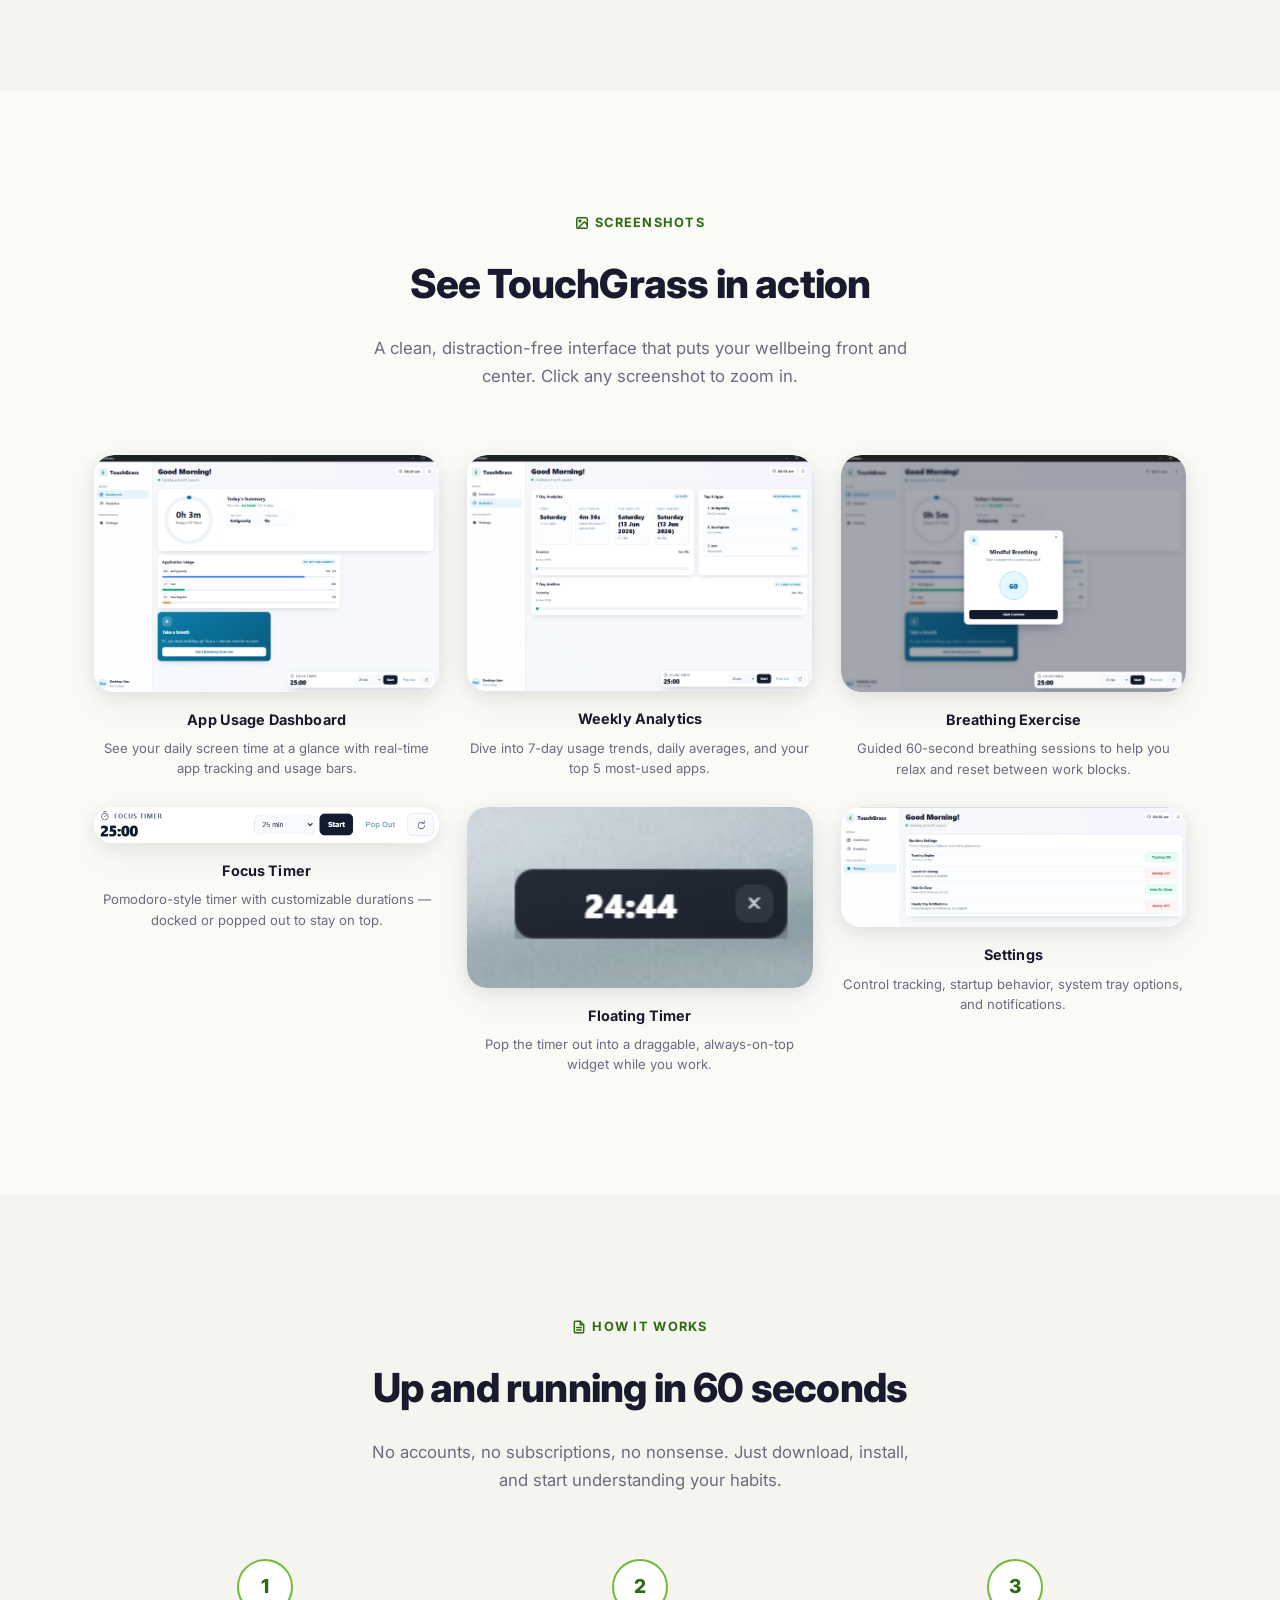
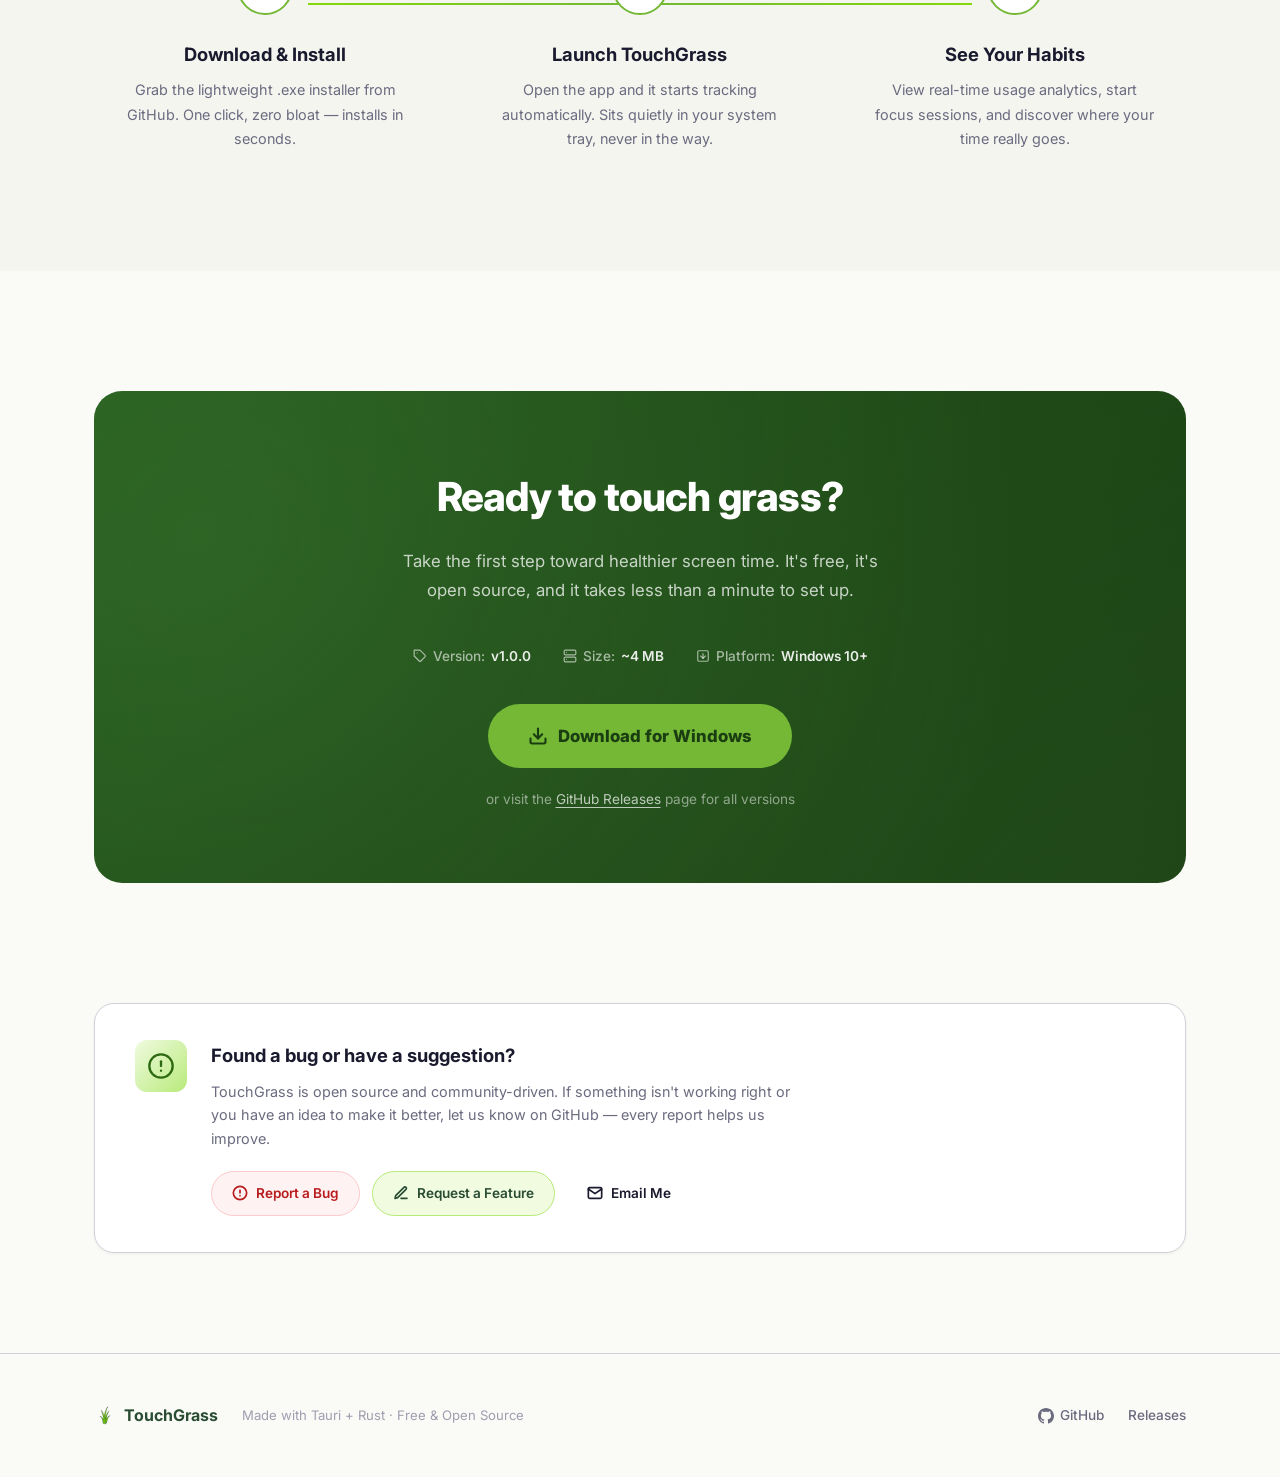
==== commit aee0192d: "adding new setup assest, prd and updating the installer size shown in homepage to 5 mb" ====
--- a/index.html
+++ b/index.html
@@ -135,7 +135,7 @@
                 <div class="hero-stat-label">Free Forever</div>
               </div>
               <div>
-                <div class="hero-stat-value">~4 MB</div>
+                <div class="hero-stat-value">~5 MB</div>
                 <div class="hero-stat-label">Tiny Install</div>
               </div>
               <div>
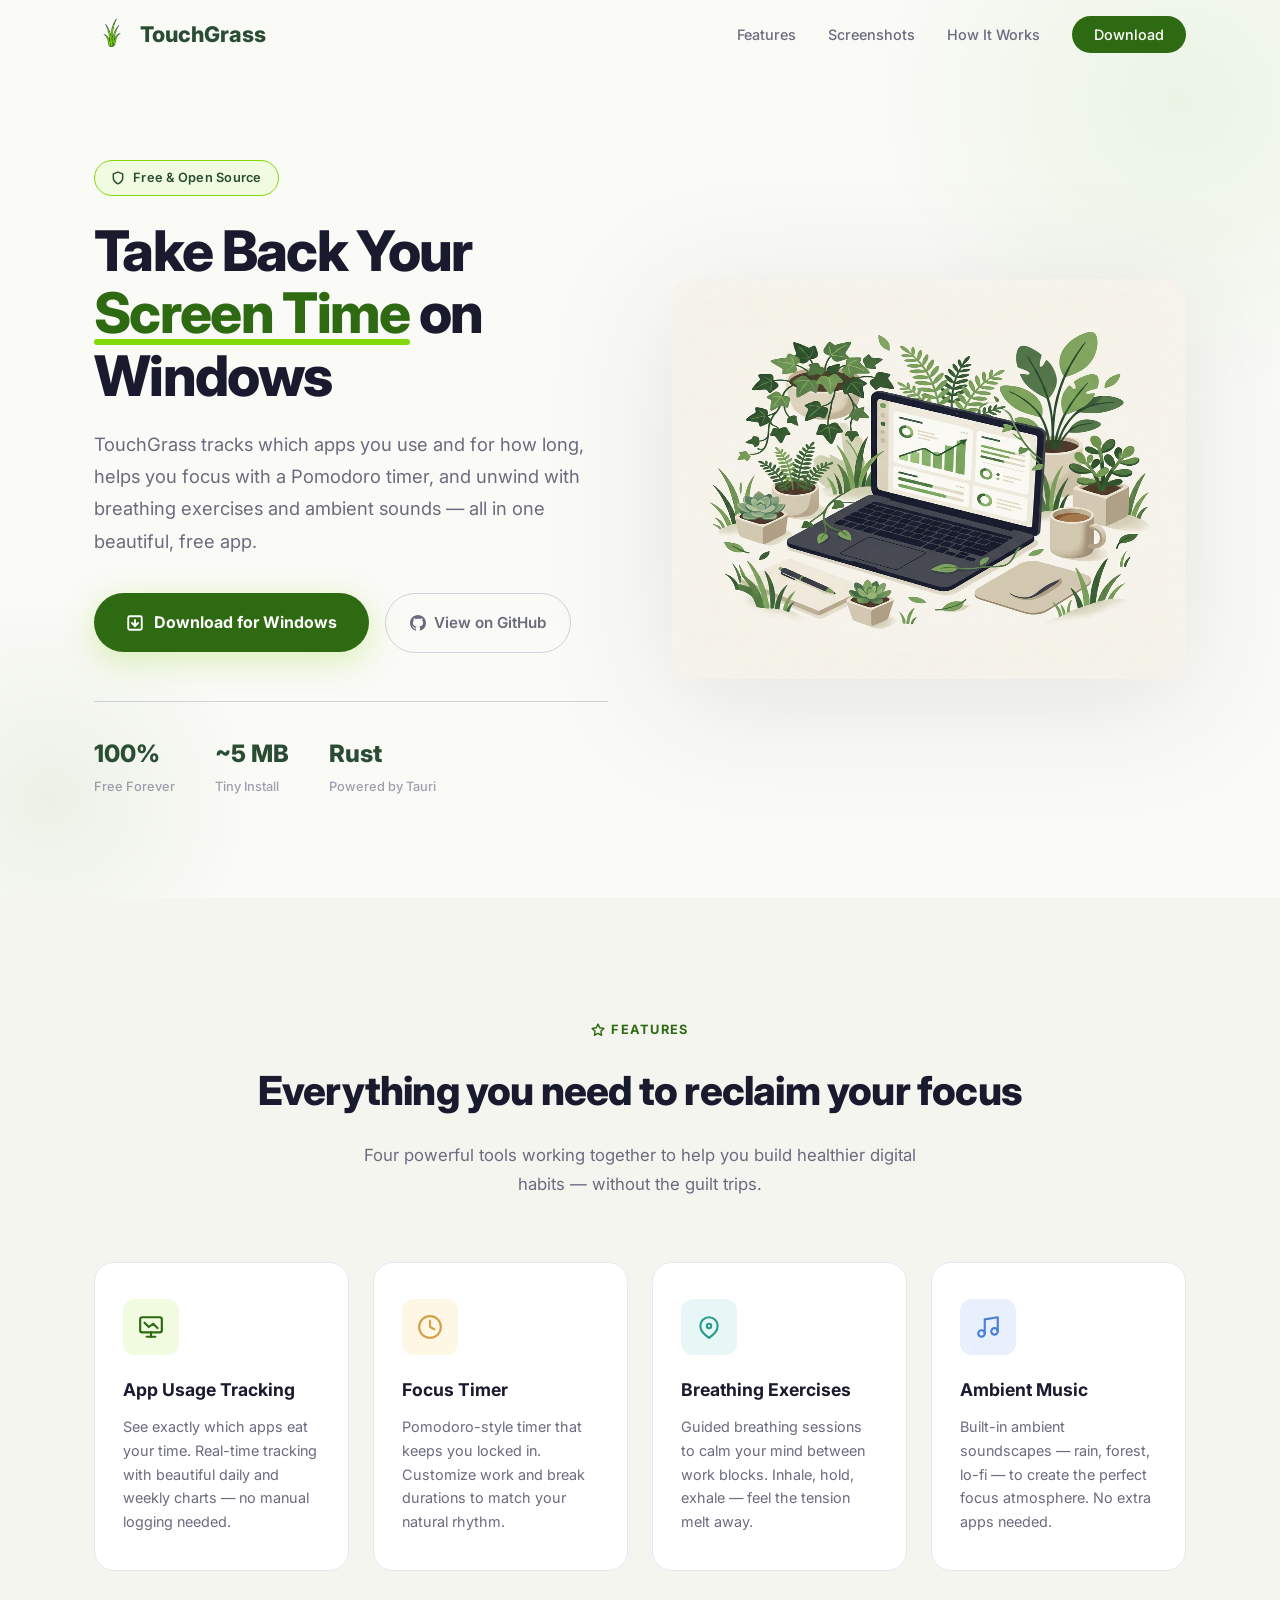
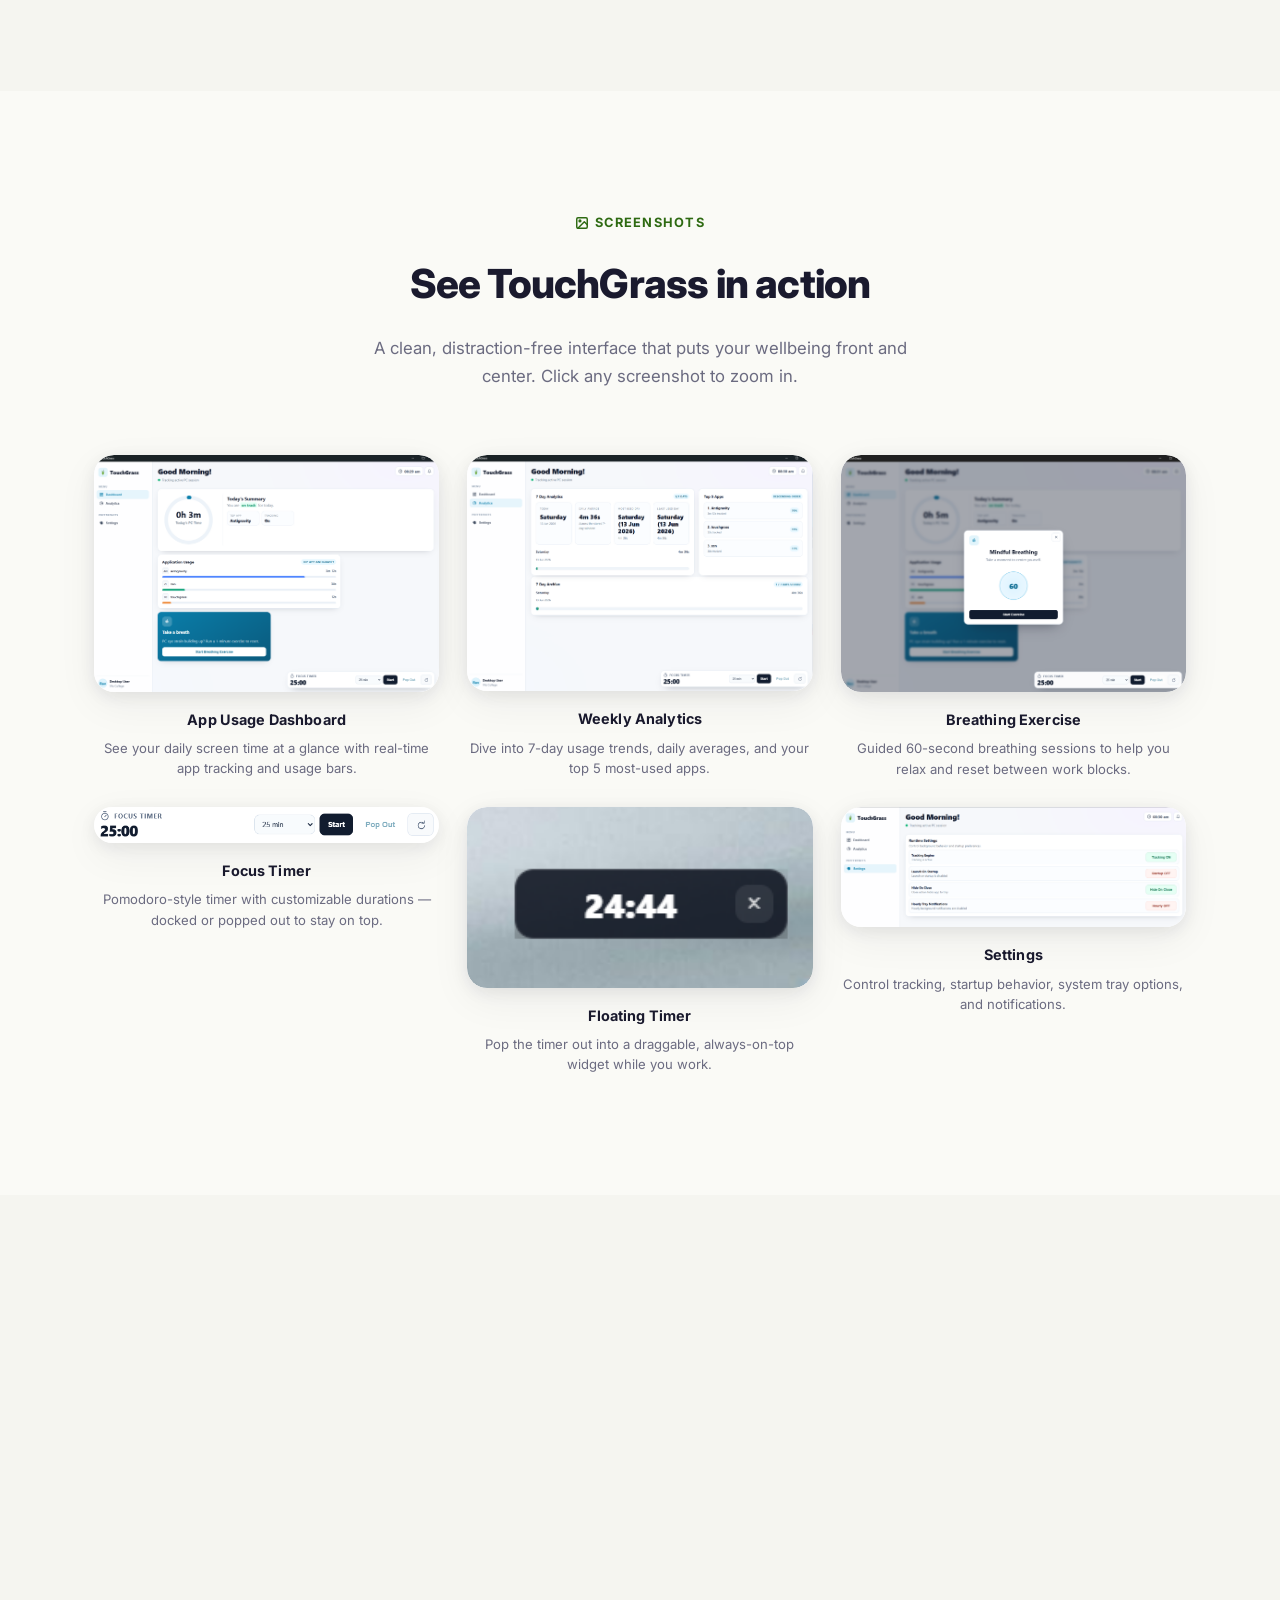
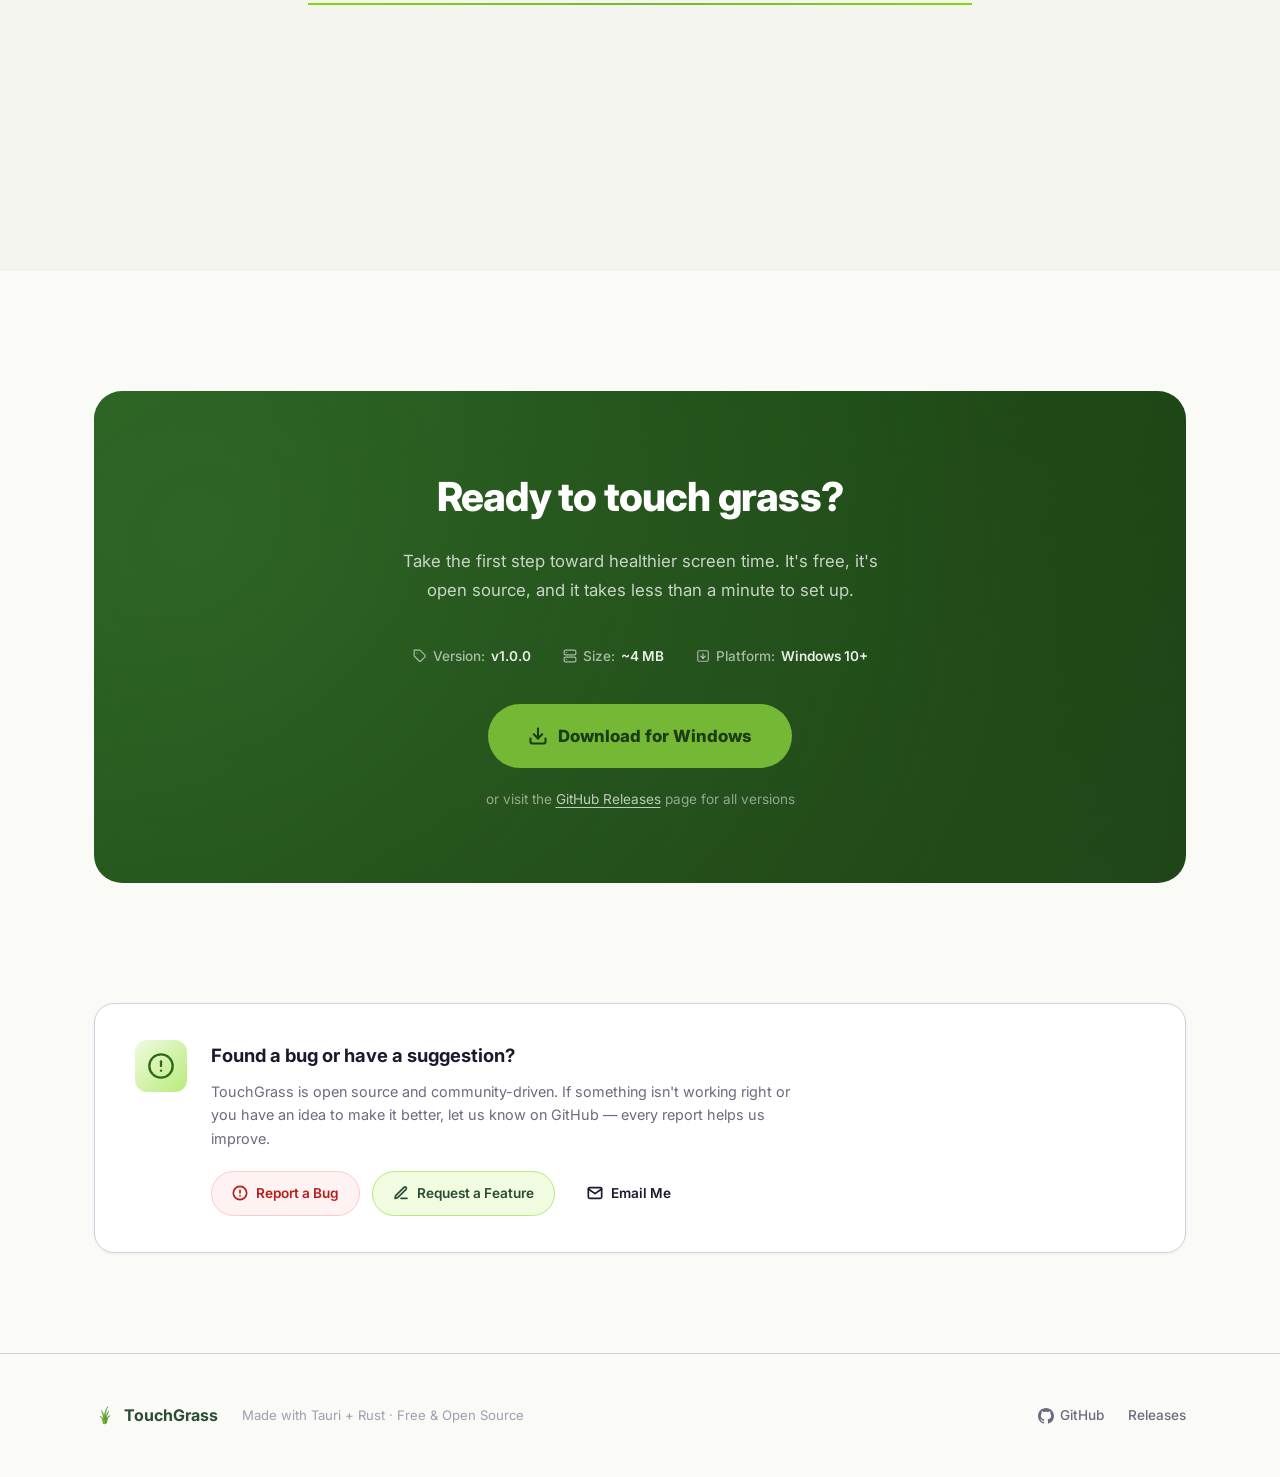
==== commit 3e91b6cf: "replacing all the old references to new ones" ====
--- a/index.html
+++ b/index.html
@@ -11,9 +11,9 @@
   <meta name="theme-color" content="#7CD106">
 
   <!-- ===== Canonical & Language ===== -->
-  <link rel="canonical" href="https://touchgrass.app/">
-  <link rel="alternate" hreflang="en" href="https://touchgrass.app/">
-  <link rel="alternate" hreflang="x-default" href="https://touchgrass.app/">
+  <link rel="canonical" href="https://pranayy1.github.io/touchgrass-site/">
+  <link rel="alternate" hreflang="en" href="https://pranayy1.github.io/touchgrass-site/">
+  <link rel="alternate" hreflang="x-default" href="https://pranayy1.github.io/touchgrass-site/">
 
   <!-- ===== Preconnect (Google Fonts) ===== -->
   <link rel="preconnect" href="https://fonts.googleapis.com">
@@ -28,18 +28,18 @@
   <meta property="og:locale" content="en_US">
   <meta property="og:title" content="TouchGrass — Free Screen Time & Focus App for Windows">
   <meta property="og:description" content="TouchGrass is a free, open-source Windows app that tracks your app usage, blocks distractions, and helps you focus with a built-in Pomodoro timer and breathing exercises.">
-  <meta property="og:image" content="https://touchgrass.app/assets/og-image.png">
+  <meta property="og:image" content="https://pranayy1.github.io/touchgrass-site/assets/og-image.png">
   <meta property="og:image:width" content="1200">
   <meta property="og:image:height" content="630">
   <meta property="og:image:alt" content="TouchGrass — Free Screen Time & Focus App for Windows">
-  <meta property="og:url" content="https://touchgrass.app/">
+  <meta property="og:url" content="https://pranayy1.github.io/touchgrass-site/">
   <meta property="og:site_name" content="TouchGrass">
 
   <!-- ===== Twitter Card ===== -->
   <meta name="twitter:card" content="summary_large_image">
   <meta name="twitter:title" content="TouchGrass — Free Screen Time & Focus App for Windows">
   <meta name="twitter:description" content="TouchGrass is a free, open-source Windows app that tracks your app usage, blocks distractions, and helps you focus with a built-in Pomodoro timer and breathing exercises.">
-  <meta name="twitter:image" content="https://touchgrass.app/assets/og-image.png">
+  <meta name="twitter:image" content="https://pranayy1.github.io/touchgrass-site/assets/og-image.png">
   <meta name="twitter:image:alt" content="TouchGrass — Free Screen Time & Focus App for Windows">
   <!-- <meta name="twitter:site" content="@YourTwitterHandle"> -->
   <!-- <meta name="twitter:creator" content="@YourTwitterHandle"> -->
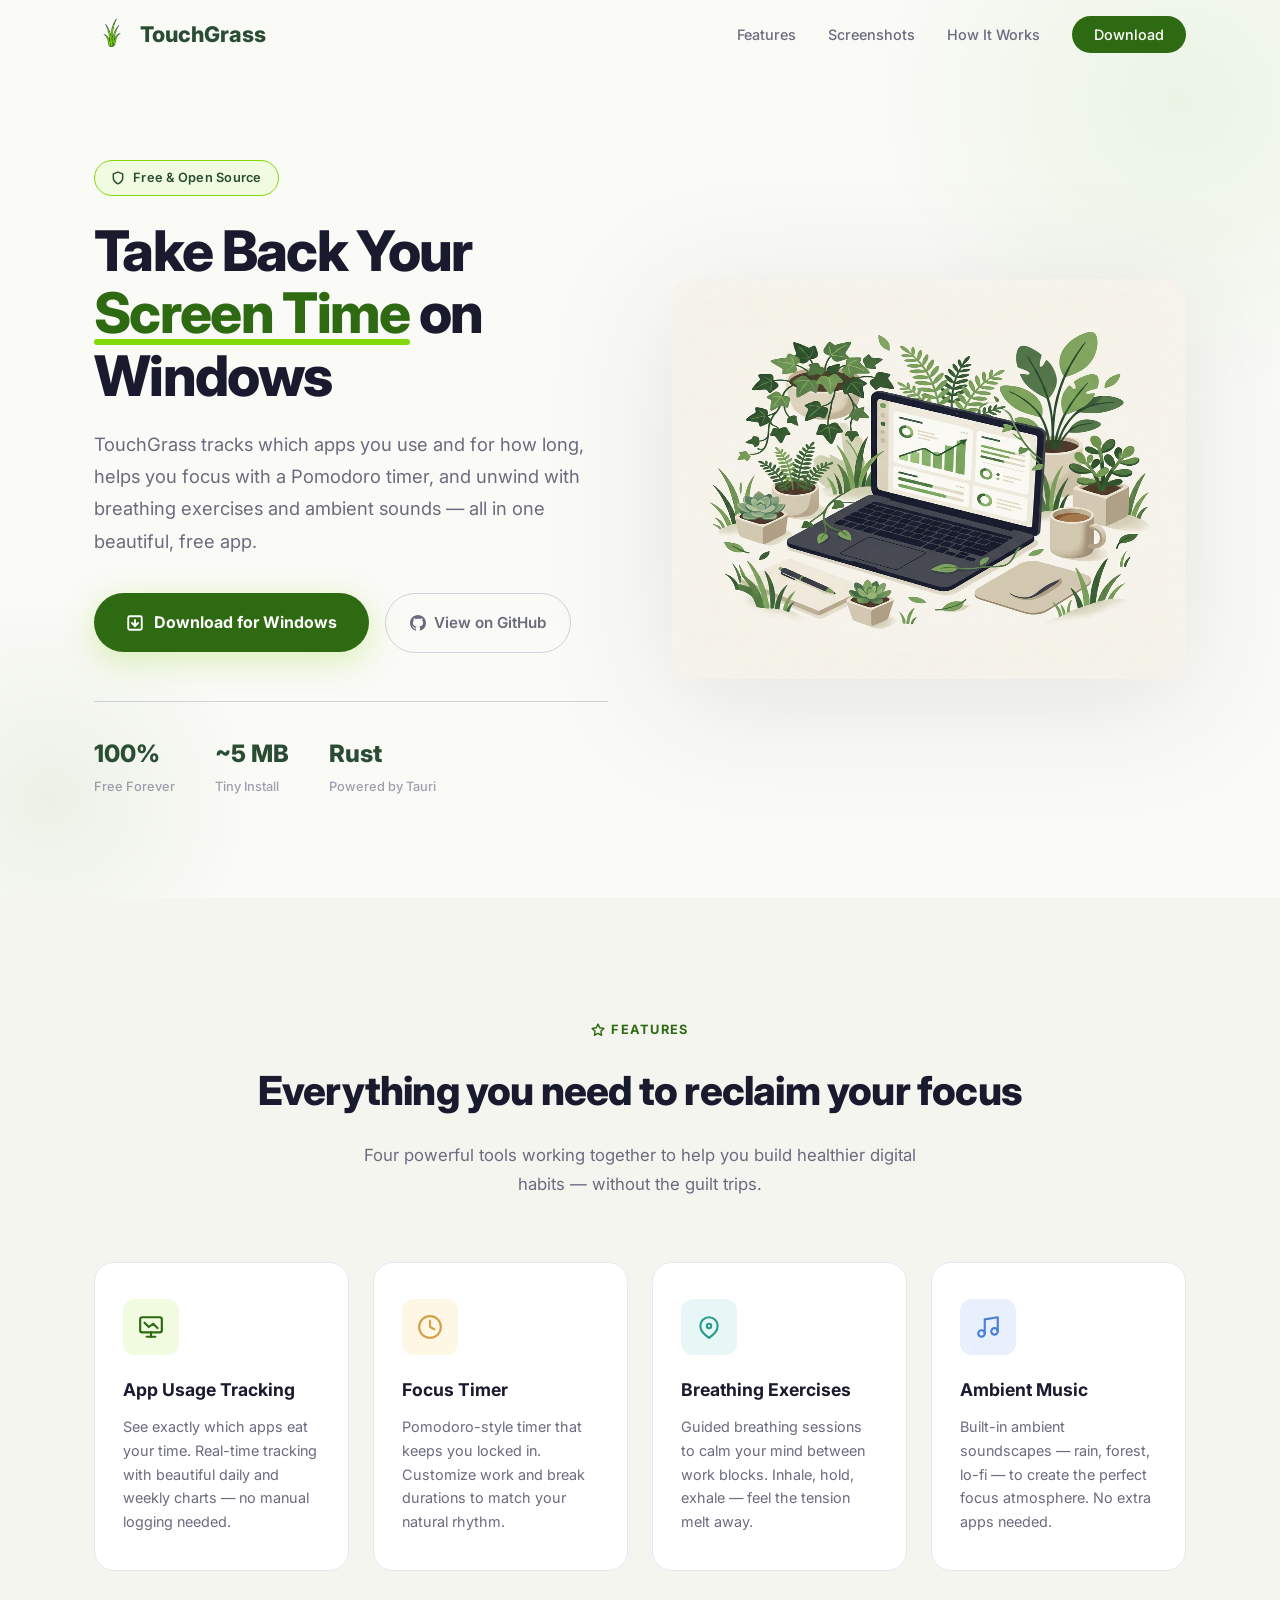
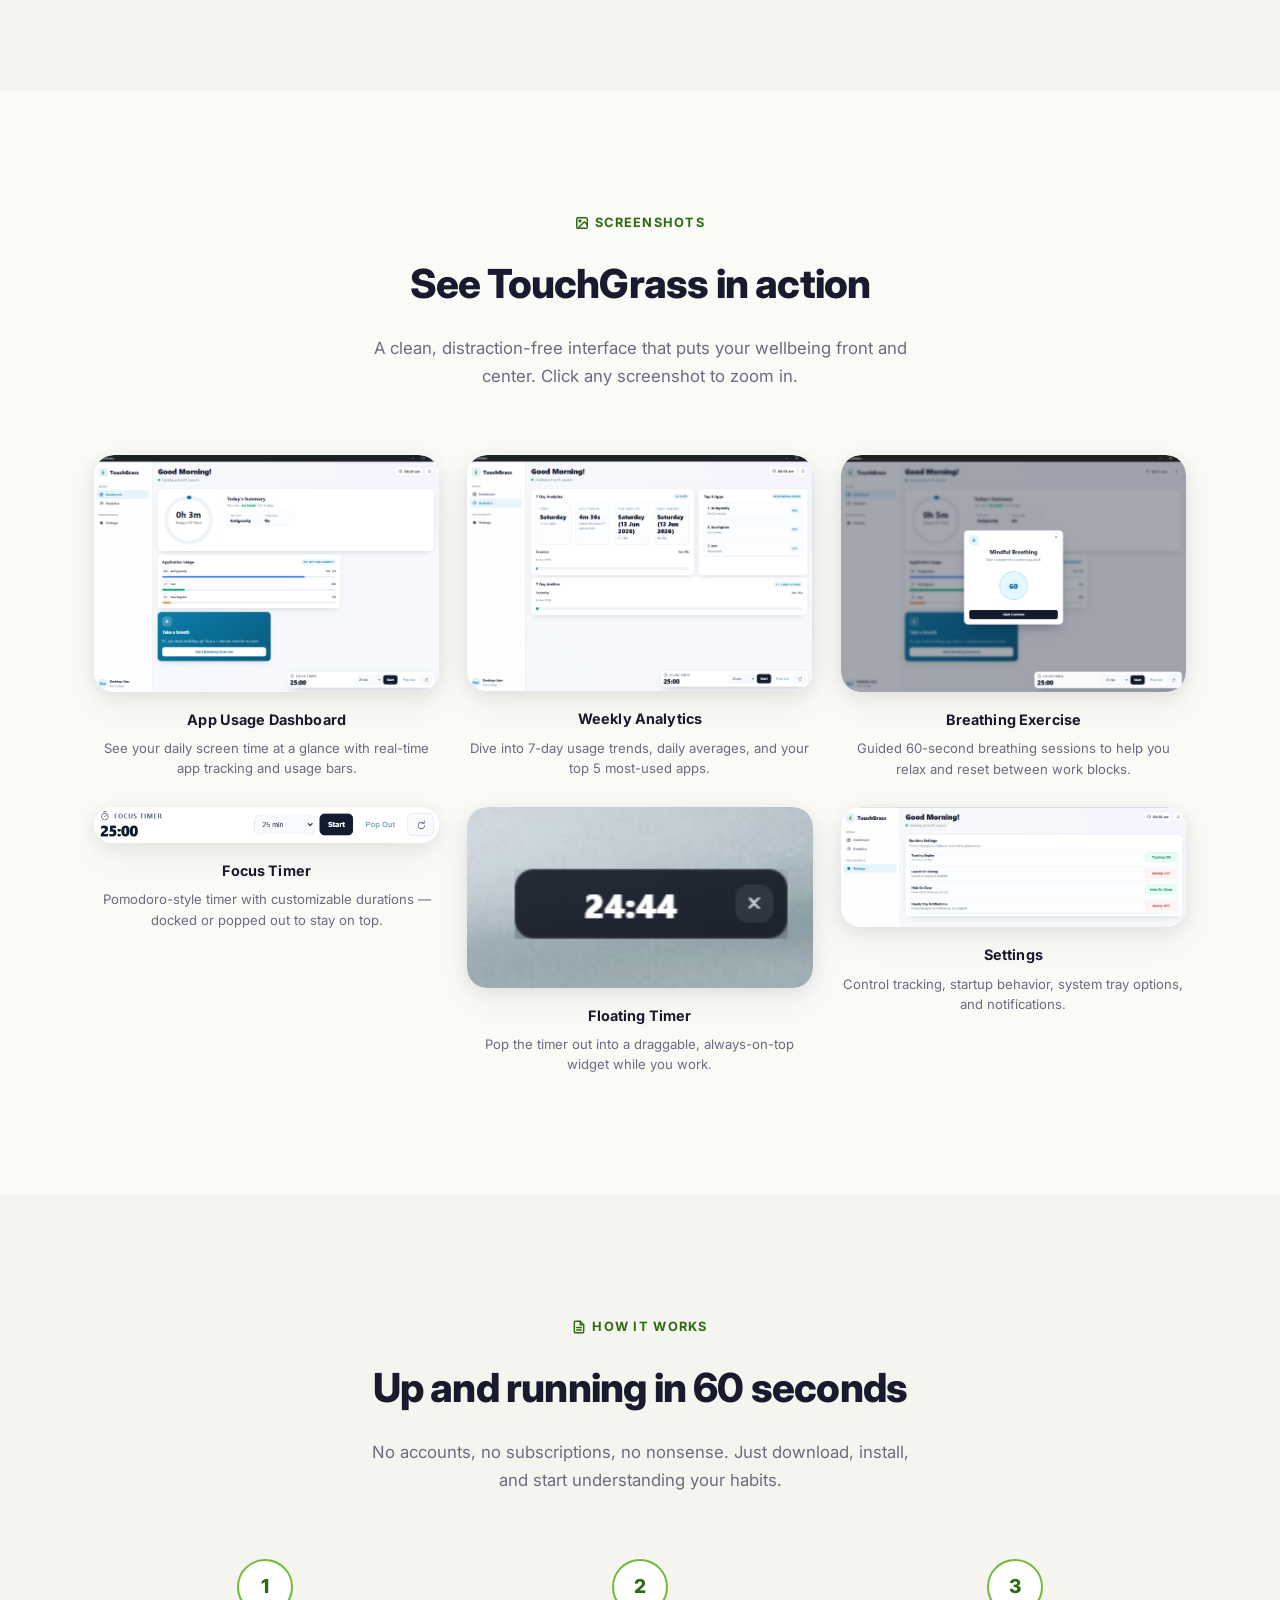
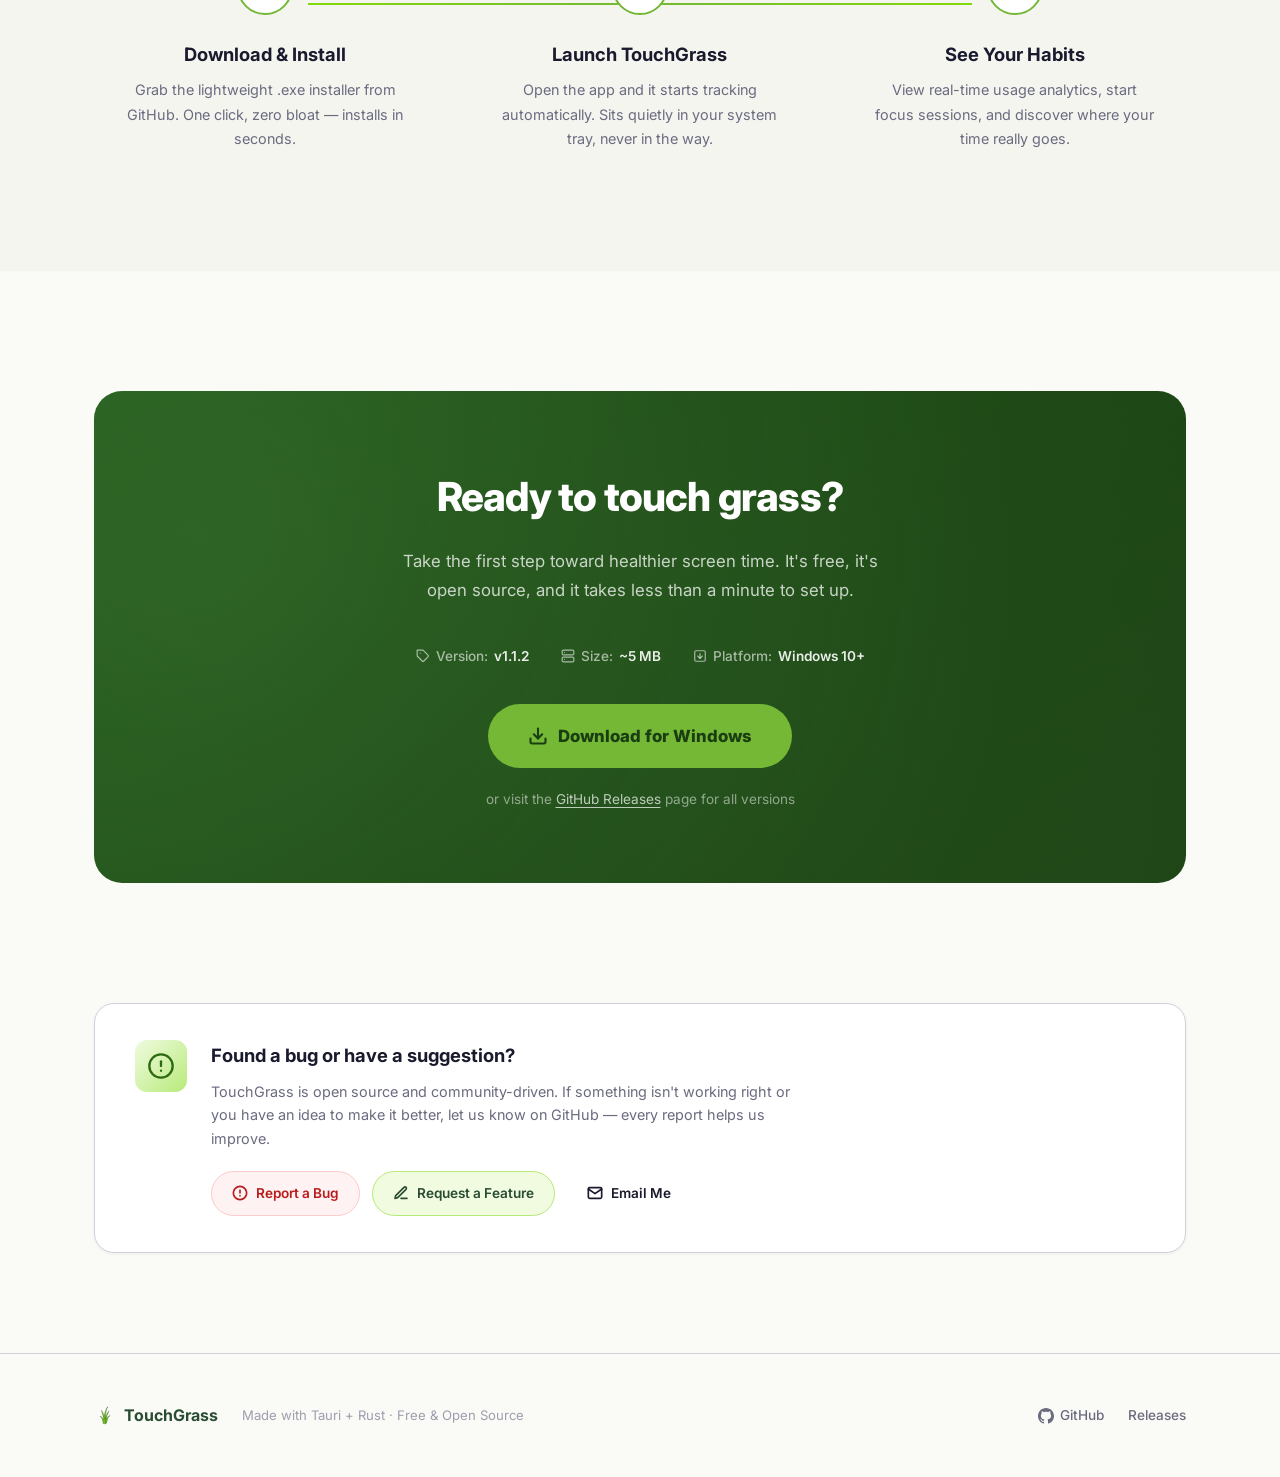
==== commit 2feb8242: "UPDATE: added new assests binaries and update the versions given in the site" ====
--- a/index.html
+++ b/index.html
@@ -322,11 +322,11 @@
           <div class="download-meta">
             <div class="download-meta-item">
               <svg width="14" height="14" viewBox="0 0 24 24" fill="none" stroke="currentColor" stroke-width="2" stroke-linecap="round" stroke-linejoin="round"><path d="M20.59 13.41l-7.17 7.17a2 2 0 0 1-2.83 0L2 12V2h10l8.59 8.59a2 2 0 0 1 0 2.82z"/><line x1="7" y1="7" x2="7.01" y2="7"/></svg>
-              Version: <span>v1.0.0</span>
+              Version: <span>v1.1.2</span>
             </div>
             <div class="download-meta-item">
               <svg width="14" height="14" viewBox="0 0 24 24" fill="none" stroke="currentColor" stroke-width="2" stroke-linecap="round" stroke-linejoin="round"><rect x="2" y="2" width="20" height="8" rx="2"/><rect x="2" y="14" width="20" height="8" rx="2"/><line x1="6" y1="6" x2="6.01" y2="6"/><line x1="6" y1="18" x2="6.01" y2="18"/></svg>
-              Size: <span>~4 MB</span>
+              Size: <span>~5 MB</span>
             </div>
             <div class="download-meta-item">
               <svg width="14" height="14" viewBox="0 0 24 24" fill="none" stroke="currentColor" stroke-width="2" stroke-linecap="round" stroke-linejoin="round"><rect x="3" y="3" width="18" height="18" rx="2"/><polyline points="8 12 12 16 16 12"/><line x1="12" y1="8" x2="12" y2="16"/></svg>
